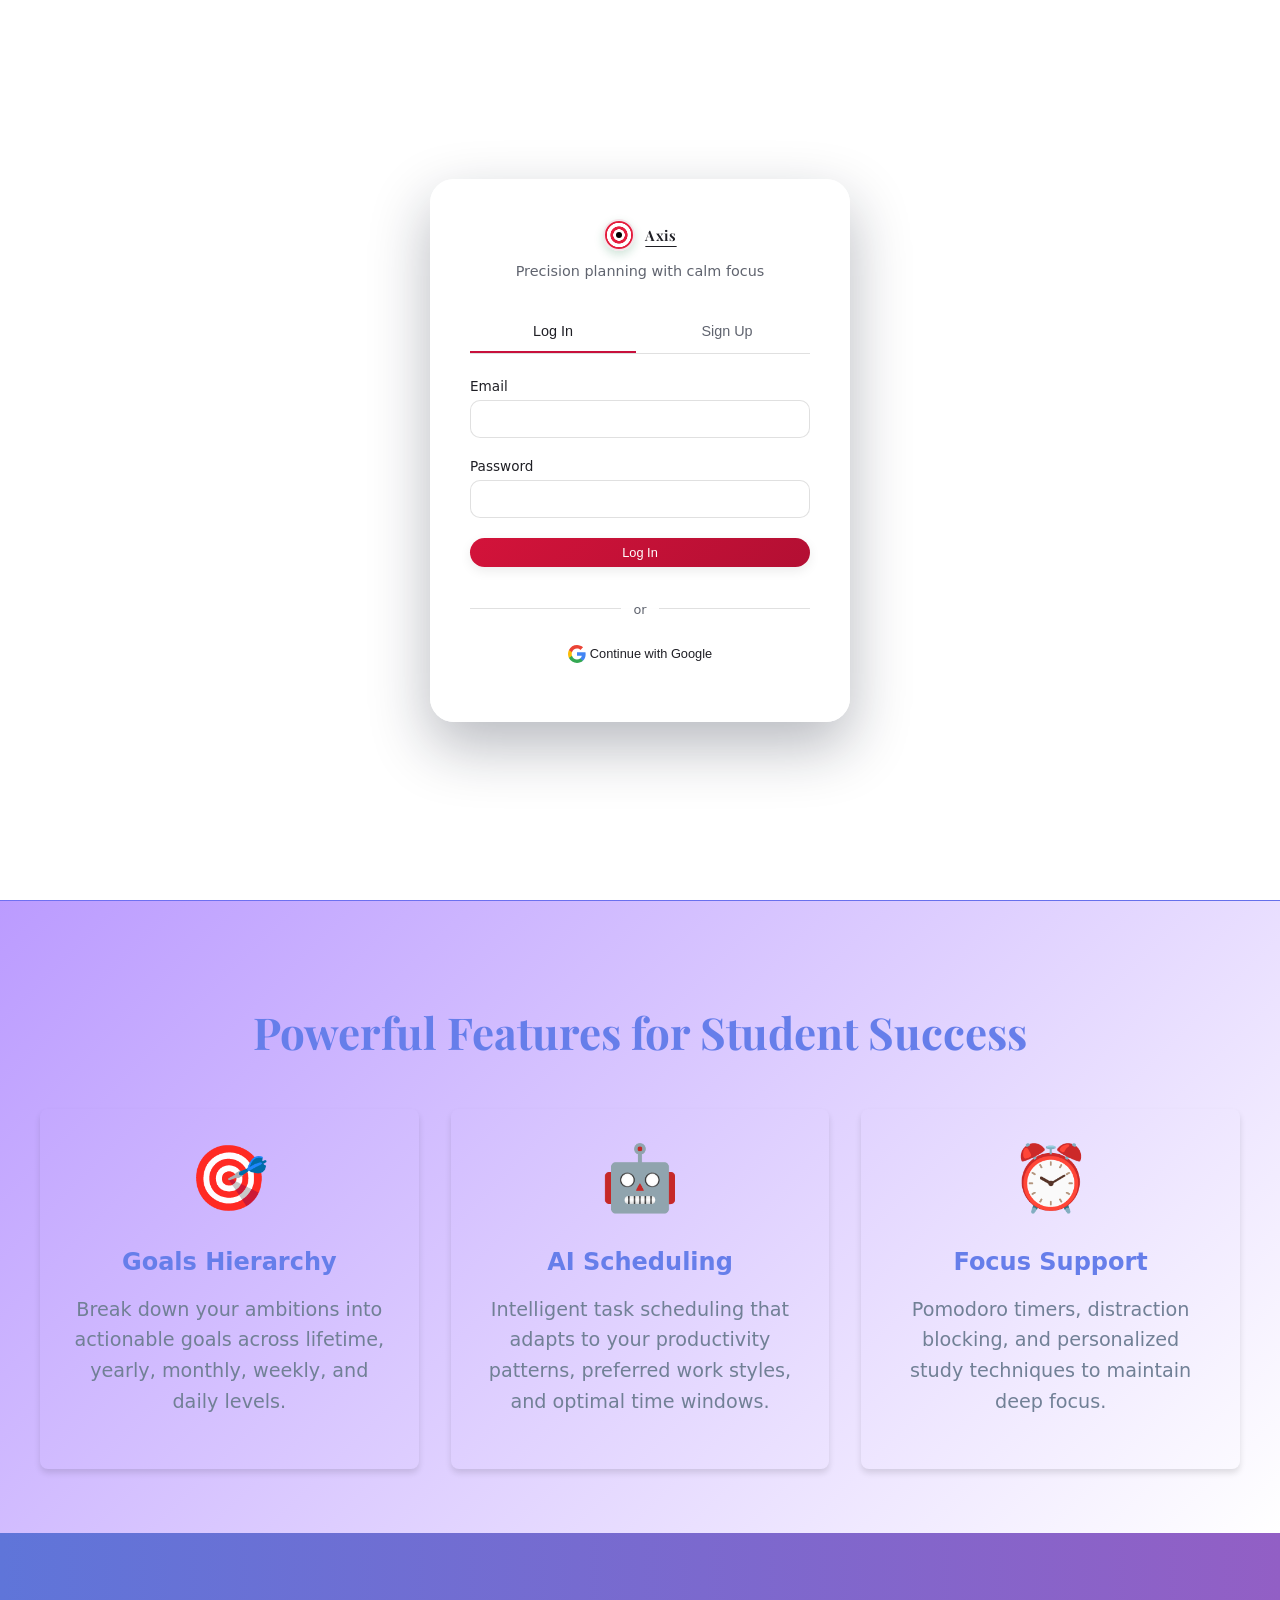
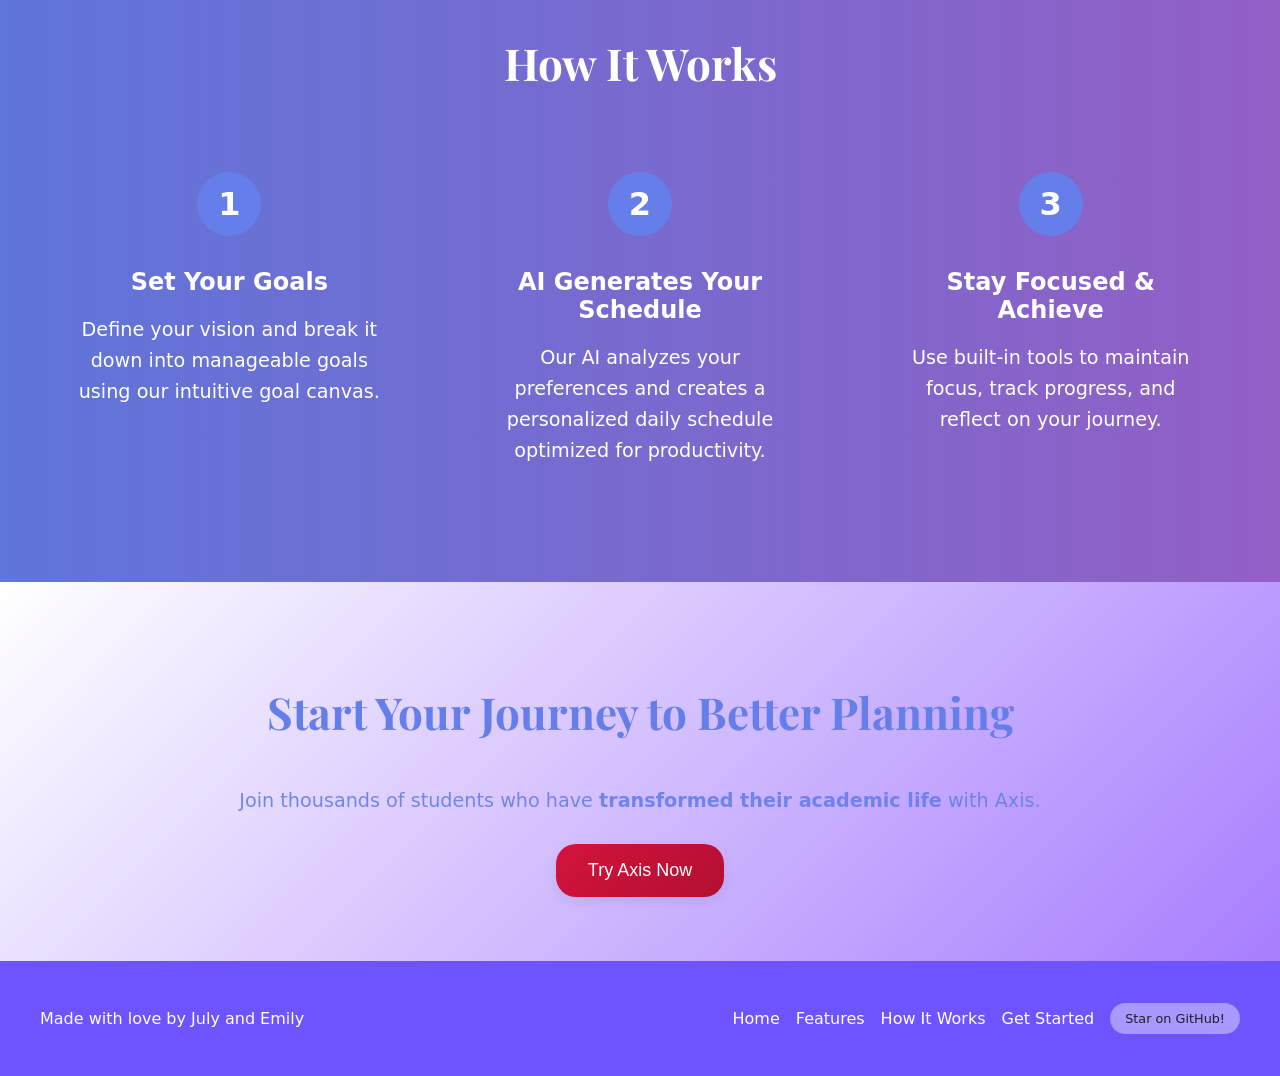
==== index.html @ 1873ba04 "Small UI changes to landing page Added subtle styling and a learn more button" ====
<!DOCTYPE html>
<html lang="en">
<head>
  <meta charset="UTF-8" />
  <meta name="viewport" content="width=device-width, initial-scale=1.0" />
  <link rel="preconnect" href="https://fonts.googleapis.com">
  <link rel="preconnect" href="https://fonts.gstatic.com" crossorigin>
  <link href="https://fonts.googleapis.com/css2?family=Playfair+Display:wght@600;700&display=swap" rel="stylesheet">
  <title>Axis - AI Student Planner</title>
  <link rel="stylesheet" href="style.css" />
</head>
<body>
  <div id="app">
    <!-- Landing Page -->
    <div id="landingPage" class="landing-page">
      <header class="landing-header">
        <div class="logo">
          <span class="logo-mark target-icon" aria-hidden="true"></span>
          <span class="logo-text">Axis</span>
        </div>
        <nav class="landing-nav">
          <button id="landingLoginBtn" class="btn btn-ghost">Log In</button>
          <button id="landingGetStartedBtn" class="btn btn-primary">Get Started</button>
        </nav>
      </header>
      
      <main class="landing-main">
        <section class="hero-section" id="hero">
          <div class="hero-content">
            <div class="hero-logo">
              <span class="logo-big target-icon" aria-hidden="true"></span>
              <h1 class="hero-title">Axis</h1>
            </div>
            <h2 class="hero-subtitle">Precision planning with calm focus.</h2>
            <p class="hero-tagline">AI-powered planning system perfect for ambitious students and procrastinators who seek clarity.</p>
            <div class="hero-btn-group">
              <button id="heroGetStartedBtn" class="btn btn-primary btn-large">Get Started</button>
              <button id="heroLearnMoreBtn" class="btn btn-primary btn-special"><a href="#features" style="text-decoration: none; color: inherit;">Learn More</a></button>
            </div>
          </div>
        </section>
        
        <section class="features-section" id="features">
          <div class="container">
            <h2>Powerful Features for Student Success</h2>
            <div class="features-grid">
              <div class="feature-item">
                <div class="feature-icon">🎯</div>
                <h3>Goals Hierarchy</h3>
                <p>Break down your ambitions into actionable goals across lifetime, yearly, monthly, weekly, and daily levels.</p>
              </div>
              <div class="feature-item">
                <div class="feature-icon">🤖</div>
                <h3>AI Scheduling</h3>
                <p>Intelligent task scheduling that adapts to your productivity patterns, preferred work styles, and optimal time windows.</p>
              </div>
              <div class="feature-item">
                <div class="feature-icon">⏰</div>
                <h3>Focus Support</h3>
                <p>Pomodoro timers, distraction blocking, and personalized study techniques to maintain deep focus.</p>
              </div>
            </div>
          </div>
        </section>
        
        <section class="how-it-works-section" id="how-it-works">
          <div class="container">
            <h2>How It Works</h2>
            <div class="steps-grid">
              <div class="step-item">
                <div class="step-number">1</div>
                <h3>Set Your Goals</h3>
                <p>Define your vision and break it down into manageable goals using our intuitive goal canvas.</p>
              </div>
              <div class="step-item">
                <div class="step-number">2</div>
                <h3>AI Generates Your Schedule</h3>
                <p>Our AI analyzes your preferences and creates a personalized daily schedule optimized for productivity.</p>
              </div>
              <div class="step-item">
                <div class="step-number">3</div>
                <h3>Stay Focused & Achieve</h3>
                <p>Use built-in tools to maintain focus, track progress, and reflect on your journey.</p>
              </div>
            </div>
          </div>
        </section>
        
        <section class="cta-section" id="cta">
          <div class="container">
            <h2>Start Your Journey to Better Planning</h2>
            <p>Join thousands of students who have <b>transformed their academic life</b> with Axis.</p>
            <button id="ctaGetStartedBtn" class="btn btn-primary btn-large">Try Axis Now</button>
          </div>
        </section>
      </main>
      
      <footer class="landing-footer">
        <div class="container">
          <div class="footer-content">
            <p>Made with love by July and Emily</p>
            <nav class="footer-nav">
              <a href="#hero" class="footer-link">Home</a>
              <a href="#features" class="footer-link">Features</a>
              <a href="#how-it-works" class="footer-link">How It Works</a>
              <a href="#cta" class="footer-link">Get Started</a>
              <a href="https://github.com/Emily-Random/WAICY_planner" class="btn btn-ghost" target="_blank" style="text-decoration: none;">Star on GitHub!</a>
            </nav>
          </div>
        </div>
      </footer>
    </div>

    <!-- Login/Signup Screen -->
    <div id="authScreen" class="auth-screen">
      <div class="auth-container">
        <div class="auth-header">
          <div class="logo" id="authLogo">
            <span class="logo-mark target-icon" aria-hidden="true"></span>
            <span class="logo-text">Axis</span>
          </div>
          <p class="auth-tagline">Precision planning with calm focus</p>
        </div>
        
        <div class="auth-tabs">
          <button class="auth-tab active" data-tab="login">Log In</button>
          <button class="auth-tab" data-tab="signup">Sign Up</button>
        </div>

        <!-- Login Form -->
        <div id="loginForm" class="auth-form active">
          <form id="loginFormElement">
            <div class="form-group">
              <label for="loginEmail">Email</label>
              <input type="email" id="loginEmail" required autocomplete="email" />
            </div>
            <div class="form-group">
              <label for="loginPassword">Password</label>
              <input type="password" id="loginPassword" required autocomplete="current-password" />
            </div>
            <button type="submit" class="btn btn-primary btn-full">Log In</button>
            <div class="auth-divider">
              <span>or</span>
            </div>
            <button type="button" id="googleLoginBtn" class="btn btn-google btn-full">
              <svg width="18" height="18" viewBox="0 0 18 18"><path fill="#4285F4" d="M17.64 9.2c0-.637-.057-1.251-.164-1.84H9v3.481h4.844c-.209 1.125-.843 2.078-1.796 2.717v2.258h2.908c1.702-1.567 2.684-3.874 2.684-6.616z"/><path fill="#34A853" d="M9 18c2.43 0 4.467-.806 5.965-2.184l-2.908-2.258c-.806.54-1.837.86-3.057.86-2.35 0-4.34-1.587-5.053-3.716H.957v2.332C2.438 15.983 5.482 18 9 18z"/><path fill="#FBBC05" d="M3.955 10.718c-.18-.54-.282-1.117-.282-1.718s.102-1.178.282-1.718V4.95H.957C.348 6.175 0 7.55 0 9s.348 2.825.957 4.05l2.998-2.332z"/><path fill="#EA4335" d="M9 3.58c1.321 0 2.508.454 3.44 1.345l2.582-2.58C13.463.891 11.426 0 9 0 5.482 0 2.438 2.017.957 4.95L3.955 7.282C4.668 5.153 6.658 3.58 9 3.58z"/></svg>
              Continue with Google
            </button>
            <div id="authError" class="auth-error hidden"></div>
          </form>
        </div>

        <!-- Signup Form -->
        <div id="signupForm" class="auth-form">
          <form id="signupFormElement">
            <div class="form-group">
              <label for="signupName">Name</label>
              <input type="text" id="signupName" required autocomplete="name" />
            </div>
            <div class="form-group">
              <label for="signupEmail">Email</label>
              <input type="email" id="signupEmail" required autocomplete="email" />
            </div>
            <div class="form-group">
              <label for="signupPassword">Password</label>
              <input type="password" id="signupPassword" required autocomplete="new-password" minlength="8" />
              <small class="form-hint">Minimum 8 characters</small>
            </div>
            <button type="submit" class="btn btn-primary btn-full">Create Account</button>
            <div class="auth-divider">
              <span>or</span>
            </div>
            <button type="button" id="googleSignupBtn" class="btn btn-google btn-full">
              <svg width="18" height="18" viewBox="0 0 18 18"><path fill="#4285F4" d="M17.64 9.2c0-.637-.057-1.251-.164-1.84H9v3.481h4.844c-.209 1.125-.843 2.078-1.796 2.717v2.258h2.908c1.702-1.567 2.684-3.874 2.684-6.616z"/><path fill="#34A853" d="M9 18c2.43 0 4.467-.806 5.965-2.184l-2.908-2.258c-.806.54-1.837.86-3.057.86-2.35 0-4.34-1.587-5.053-3.716H.957v2.332C2.438 15.983 5.482 18 9 18z"/><path fill="#FBBC05" d="M3.955 10.718c-.18-.54-.282-1.117-.282-1.718s.102-1.178.282-1.718V4.95H.957C.348 6.175 0 7.55 0 9s.348 2.825.957 4.05l2.998-2.332z"/><path fill="#EA4335" d="M9 3.58c1.321 0 2.508.454 3.44 1.345l2.582-2.58C13.463.891 11.426 0 9 0 5.482 0 2.438 2.017.957 4.95L3.955 7.282C4.668 5.153 6.658 3.58 9 3.58z"/></svg>
              Continue with Google
            </button>
            <div id="signupError" class="auth-error hidden"></div>
          </form>
        </div>
      </div>
    </div>

    <!-- Main Dashboard (hidden until authenticated) -->
    <div id="dashboard" class="dashboard hidden">
      <!-- Header -->
      <header class="app-header">
        <div class="logo">
          <span class="logo-mark target-icon" aria-hidden="true"></span>
          <span class="logo-text">Axis</span>
        </div>
        <div class="header-message">
          Precision planning with calm focus
        </div>
        <div class="header-actions">
          <button id="settingsBtn" class="btn-icon" title="Settings">
            <svg width="20" height="20" viewBox="0 0 20 20" fill="none" stroke="currentColor" stroke-width="2">
              <circle cx="10" cy="10" r="3"/>
              <path d="M10 1v4M10 15v4M19 10h-4M5 10H1M16.66 3.34l-2.83 2.83M6.17 13.83l-2.83 2.83M16.66 16.66l-2.83-2.83M6.17 6.17L3.34 3.34"/>
            </svg>
          </button>
          <button id="logoutBtn" class="btn-icon" title="Logout">
            <svg width="20" height="20" viewBox="0 0 20 20" fill="none" stroke="currentColor" stroke-width="2">
              <path d="M9 3H4a2 2 0 0 0-2 2v10a2 2 0 0 0 2 2h5M13 7l4 4-4 4M17 11H7"/>
            </svg>
          </button>
        </div>
      </header>

      <main class="app-main">
      <!-- Left Sidebar -->
      <aside class="sidebar">
        <!-- Goals Section -->
        <section class="panel panel-goals">
          <div class="panel-header">
            <div class="panel-header-row">
              <div>
            <h2>Goals Hierarchy</h2>
            <span class="panel-subtitle">Your goals across different timeframes</span>
              </div>
              <button id="addGoalBtn" class="btn btn-secondary btn-sm">+ Add goal</button>
            </div>
          </div>
          <div class="goals-content">
            <div id="goalsList" class="goals-list-hierarchy">
              <!-- Goals populated by JS with hierarchy -->
            </div>
          </div>
        </section>

        <!-- To-Do List -->
        <section class="panel panel-tasks">
          <div class="panel-header">
            <div style="display: flex; justify-content: space-between; align-items: center; width: 100%;">
              <div>
                <h2>To‑Do List</h2>
                <span class="panel-subtitle">Ranked by urgency &amp; deadlines</span>
              </div>
              <button type="button" id="addTaskBtn" class="btn btn-primary" style="padding: 6px 12px; font-size: 0.75rem;" title="Add new task">
                + Add Task
              </button>
            </div>
          </div>
          <div id="taskList" class="task-list">
            <!-- Tasks populated by JS -->
          </div>
        </section>

        <!-- Daily Habits -->
        <section class="panel panel-habits">
          <div class="panel-header">
            <h2>Daily Habits</h2>
            <span class="panel-subtitle">Fixed tasks you can set up</span>
          </div>
          <div class="habits-content">
            <button type="button" id="addHabitBtn" class="btn-add-goal" title="Add a new habit">
              <span class="btn-add-goal-icon">+</span>
              <span>Add Daily Habit</span>
            </button>
            <div id="habitsList" class="habits-list">
              <!-- Daily habits populated by JS -->
            </div>
          </div>
        </section>

        <!-- Chatbot -->
        <section class="panel panel-chat">
          <div class="panel-header">
            <h2>Axis Assistant</h2>
            <span class="panel-subtitle">Ask for planning &amp; focus tips</span>
          </div>
          <div id="chatWindow" class="chat-window">
            <!-- Chat messages -->
          </div>
          <form id="chatForm" class="chat-input-row">
            <input
              type="text"
              id="chatInput"
              placeholder="Ask me anything about your schedule..."
              autocomplete="off"
            />
            <button type="submit" class="btn btn-primary">Send</button>
          </form>
        </section>
      </aside>

      <!-- Middle: Calendar -->
      <section class="calendar-section">
        <header class="calendar-header">
          <div class="calendar-title">
            <h2>Your AI‑generated schedule</h2>
            <span id="calendarSubtitle" class="calendar-subtitle">
              Once generated, your time‑blocked plan will appear here.
            </span>
          </div>
          <div class="calendar-controls">
            <button id="syncCalendarBtn" class="btn btn-secondary btn-sync" title="Sync daily goals to tasks and regenerate schedule">
              <svg width="16" height="16" viewBox="0 0 16 16" fill="none" stroke="currentColor" stroke-width="2" style="margin-right: 6px;">
                <path d="M1 8v6h6M15 8V2H9M1 8l6-6M15 8l-6 6"/>
              </svg>
              Sync Calendar
            </button>
            <button class="btn-toggle-view active" data-view="daily">Daily</button>
            <button class="btn-toggle-view" data-view="weekly">Weekly</button>
            <button class="btn-toggle-view" data-view="monthly">Monthly</button>
          </div>
        </header>

        <div id="calendarContainer" class="calendar-container">
          <!-- Calendar rendered by JS -->
        </div>
      </section>


      <!-- Multi-step onboarding modal (only shown during signup) -->
      <div id="wizard" class="wizard-modal hidden">
        <div class="wizard-overlay"></div>
        <div class="wizard-content">
          <section class="wizard">
        <!-- Step indicators -->
        <div class="wizard-steps">
          <div class="wizard-step-indicator" data-step="1">1. Profile</div>
          <div class="wizard-step-indicator" data-step="2">2. Goals</div>
        </div>

          <!-- Step 1: Onboarding -->
          <div class="wizard-step" data-step="1">
            <h2>Step 1: Tell Axis about you</h2>
            <p class="step-description">
              I’ll create a realistic plan around your real life, not the other way around.
            </p>

            <form id="profileForm" class="form-grid">
              <!-- Basic Info -->
              <fieldset>
                <legend>Basic Info</legend>
                <label>
                  Name
                  <input type="text" id="user_name" required />
                </label>

                <label>
                  Age group
                  <select id="user_age_group" required>
                    <option value="">Select...</option>
                    <option>Middle School</option>
                    <option>High School</option>
                    <option>College</option>
                    <option>Other</option>
                  </select>
                </label>
              </fieldset>

              <!-- Schedule & Routine -->
              <fieldset>
                <legend>Schedule &amp; Routine</legend>
                <div class="subsection">
                  <label>Weekly schedule (Mon‑Fri)</label>
                  <p class="hint">
                    Add multiple fixed commitments per day (classes, clubs, etc.). Each needs a name, time range, and optional description.
                  </p>
                  <div id="weekly_schedule" class="weekly-grid">
                    <!-- Generated by JS -->
                  </div>
                </div>

                <div class="subsection">
                  <label>Weekend fixed activities (Sat & Sun)</label>
                  <p class="hint">
                    Add multiple fixed activities for weekends. Each needs a day, name, time range, and optional description.
                  </p>
                  <div id="weekend_schedule" class="weekend-grid">
                    <!-- Generated by JS -->
                  </div>
                </div>

                <div class="two-col">
                  <label>
                    Typical sleep (weekdays)
                    <input type="text" id="sleep_weekdays" placeholder="23:00‑07:00" />
                  </label>
                  <label>
                    Typical sleep (weekends)
                    <input type="text" id="sleep_weekends" placeholder="00:00‑09:00" />
                  </label>
                </div>

                <label>
                  Standard break times (e.g., lunch)
                  <input type="text" id="break_times" placeholder="12:30‑13:00 lunch; 18:00‑18:30 dinner" />
                </label>
              </fieldset>

              <!-- Learning Personalization -->
              <fieldset>
                <legend>Learning Personalization</legend>

                <div class="button-group" id="is_procrastinator_group">
                  <span class="label-inline">Do you tend to procrastinate?</span>
                  <button type="button" data-value="yes">Yes</button>
                  <button type="button" data-value="no">No</button>
                  <input type="hidden" id="is_procrastinator" />
                </div>

                <div id="procrastinator_yes" class="conditional-row hidden">
                  <label>
                    Procrastinator type
                    <select id="procrastinator_type">
                      <option value="">Select...</option>
                      <option>perfectionist</option>
                      <option>avoidant</option>
                      <option>deadline-driven</option>
                      <option>overwhelmed</option>
                      <option>distraction</option>
                      <option>lack-of-motivation</option>
                    </select>
                  </label>
                </div>

                <div id="procrastinator_no" class="conditional-row hidden">
                  <div class="button-group" id="has_trouble_finishing_group">
                    <span class="label-inline">Do you have trouble finishing?</span>
                    <button type="button" data-value="Yes, sometimes">Yes, sometimes</button>
                    <button type="button" data-value="No, I'm consistent">No, I'm consistent</button>
                    <input type="hidden" id="has_trouble_finishing" />
                  </div>
                </div>

                <div class="two-col">
                  <label>
                    Preferred work style
                    <select id="preferred_work_style">
                      <option value="">Select...</option>
                      <option>Short, focused bursts</option>
                      <option>Long, deep sessions</option>
                      <option>A mix of both</option>
                    </select>
                  </label>
                </div>

                <div class="two-col">
                  <label>
                    Most productive time of day
                    <select id="most_productive_time">
                      <option value="">Select...</option>
                      <option>Early Morning</option>
                      <option>Morning</option>
                      <option>Afternoon</option>
                      <option>Evening</option>
                      <option>Late Night</option>
                    </select>
                  </label>

                  <label>
                    Preferred study method
                    <input
                      type="text"
                      id="preferred_study_method"
                      placeholder="e.g., 25-min study, 5-min break"
                    />
                  </label>
                </div>
              </fieldset>

              <!-- Work-Life Balance -->
              <fieldset>
                <legend>Work‑Life Balance</legend>
                <div class="two-col">
                  <label>
                    Weekly personal (no‑work) hours
                    <input
                      type="number"
                      id="weekly_personal_time"
                      min="0"
                      max="80"
                      step="0.5"
                      placeholder="e.g., 10"
                    />
                  </label>
                  <label>
                    Weekly review hours
                    <input
                      type="number"
                      id="weekly_review_hours"
                      min="0"
                      max="40"
                      step="0.5"
                      placeholder="e.g., 3"
                    />
                  </label>
                </div>
              </fieldset>

              <!-- Goals Hierarchy -->
              <fieldset>
                <legend>Goals Hierarchy</legend>
                <p class="hint">
                  Set your goals across different timeframes. The AI will help you break them down and organize your tasks accordingly.
                </p>
                <div id="onboardingGoalsHierarchy" class="goals-hierarchy">
                  <!-- Goals will be rendered here by JS -->
                </div>
              </fieldset>

              <div class="wizard-actions">
                <button type="button" id="saveProfileBtn" class="btn btn-primary">
                  Save profile &amp; continue
                </button>
              </div>
            </form>
          </div>

          <!-- Step 2: Goal Canvas -->
          <div class="wizard-step" data-step="2">
            <h2>Step 2: Set Your Goals</h2>
            <p class="step-description">
              Create your goal hierarchy by adding long-term goals. Choose your preferred timeframe, and AI will suggest breakdown goals automatically.
            </p>

            <div class="goal-canvas-container">
              <div id="goalCanvas" class="goal-canvas">
                <!-- Canvas sections and nodes will be rendered here -->
                <button id="approveAllGhostsBtn" class="btn-approve-all-ghosts hidden">
                  Approve All AI Suggestions
                </button>
              </div>
              <div id="goalEditorPanel" class="goal-editor-panel hidden">
                <h3>Edit Goal</h3>
                <textarea id="goalEditorText" placeholder="Enter your goal..." rows="4"></textarea>
                <div class="goal-editor-actions">
                  <button id="saveGoalBtn" class="btn btn-primary">Save</button>
                  <button id="confirmGhostBtn" class="btn btn-success hidden">Confirm Suggestion</button>
                  <button id="deleteGoalBtn" class="btn btn-ghost">Delete</button>
                </div>
              </div>
            </div>

            <div class="wizard-actions wizard-actions-bottom">
              <button type="button" id="backToProfileBtn" class="btn btn-ghost">Back</button>
              <button type="button" id="finishGoalsBtn" class="btn btn-primary">Finish</button>
            </div>
          </div>

          <!-- Step 3: Confirmation -->
          <div class="wizard-step" data-step="3">
            <h2>Step 3: Confirm your plan</h2>
            <p class="step-description">
              Here’s how I’m ranking your tasks. I’ll schedule them so everything is completed
              <strong>before</strong> the deadline.
            </p>

            <div id="rankedTaskPreview" class="ranked-preview">
              <!-- Ranked tasks inserted here -->
            </div>

            <p class="confirm-text">
              Thank you, I have all the information.
              <br />
              <strong>Are you ready for me to create your personalized schedule?</strong>
            </p>

            <div class="confirm-actions">
              <button id="confirmGenerateBtn" class="btn btn-success">
                Yes ✅
              </button>
              <button id="editTasksBtn" class="btn btn-ghost">
                Wait a sec... 🤔
              </button>
            </div>
          </div>
        </section>
        </div>
      </div>
      </main>

      <!-- Countdown overlay for deadline-driven procrastinators -->
    <div id="countdownOverlay" class="countdown-overlay hidden">
      <div class="countdown-card">
        <h3>Focus countdown</h3>
        <p id="countdownTaskName"></p>
        <div id="countdownTimer" class="countdown-timer">25:00</div>
        <button id="stopCountdownBtn" class="btn btn-secondary">Stop</button>
      </div>
    </div>

      <!-- Settings Panel -->
      <div id="settingsPanel" class="settings-panel hidden">
        <div class="settings-overlay"></div>
        <div class="settings-content">
          <div class="settings-header">
            <h2>Settings</h2>
            <button id="closeSettingsBtn" class="btn-icon" title="Close">×</button>
          </div>
          <div class="settings-tabs">
            <button class="settings-tab active" data-tab="profile">Profile</button>
            <button class="settings-tab" data-tab="goals">Goals</button>
            <button class="settings-tab" data-tab="blocking">Website Blocking</button>
            <button class="settings-tab" data-tab="reflections">Reflections</button>
          </div>
          
          <!-- Profile Settings -->
          <div id="settingsProfile" class="settings-section active">
            <h3>Edit Profile</h3>
            <form id="profileEditForm" class="settings-form">
              <!-- Profile fields from original onboarding will be moved here -->
              <div class="form-group">
                <label>Name</label>
                <input type="text" id="profileEditName" />
              </div>
              <div class="form-group">
                <label>Email</label>
                <input type="email" id="profileEditEmail" disabled />
                <small class="form-hint">Email cannot be changed</small>
              </div>
              <button type="submit" class="btn btn-primary">Save Changes</button>
            </form>
          </div>

          <!-- Goals Settings -->
          <div id="settingsGoals" class="settings-section">
            <h3>Goals Hierarchy</h3>
            <div id="goalsHierarchy" class="goals-hierarchy">
              <!-- Goals hierarchy will be rendered here -->
            </div>
          </div>

          <!-- Blocking Settings -->
          <div id="settingsBlocking" class="settings-section">
            <h3>Website Blocking Rules</h3>
            <p class="settings-description">Configure rules to block or redirect distracting websites.</p>
            <div id="blockingRulesList" class="blocking-rules-list">
              <!-- Blocking rules will be rendered here -->
            </div>
            <button id="addBlockingRuleBtn" class="btn btn-secondary">Add Rule</button>
          </div>

          <!-- Reflections Settings -->
          <div id="settingsReflections" class="settings-section">
            <h3>Reflection History</h3>
            <div id="reflectionsList" class="reflections-list">
              <!-- Reflection history will be rendered here -->
            </div>
          </div>
        </div>
      </div>

      <!-- Task Editor Modal -->
      <div id="taskEditorModal" class="modal hidden">
        <div class="modal-overlay"></div>
        <div class="modal-content">
          <div class="modal-header">
            <h2 id="taskEditorTitle">Add Task</h2>
            <button id="closeTaskEditorBtn" class="btn-icon" title="Close">×</button>
          </div>
          <form id="taskEditorForm" class="modal-form">
            <div class="form-group">
              <label for="taskEditor_name">What is the task?</label>
              <input type="text" id="taskEditor_name" required />
            </div>

            <div class="form-group">
              <label>How important and urgent is it?</label>
              <div class="priority-buttons" id="taskEditor_priority_group">
                <button type="button" data-value="Urgent & Important" class="priority urgent-important">
                  Urgent &amp; Important
                </button>
                <button type="button" data-value="Urgent, Not Important" class="priority urgent-not-important">
                  Urgent, Not Important
                </button>
                <button type="button" data-value="Important, Not Urgent" class="priority important-not-urgent">
                  Important, Not Urgent
                </button>
                <button type="button" data-value="Not Urgent & Not Important" class="priority not-urgent-not-important">
                  Not Urgent &amp; Not Important
                </button>
                <input type="hidden" id="taskEditor_priority" />
              </div>
            </div>

            <div class="form-group">
              <label for="taskEditor_category">Category</label>
              <select id="taskEditor_category" required>
                <option value="">Select...</option>
                <option value="study">Study</option>
                <option value="project">Project</option>
                <option value="chores">Chores</option>
                <option value="personal">Personal</option>
                <option value="social">Social</option>
              </select>
            </div>

            <div class="form-group" style="display: grid; grid-template-columns: 1fr 1fr; gap: 12px;">
              <div>
                <label for="taskEditor_deadline">Deadline (date)</label>
                <input type="date" id="taskEditor_deadline" required />
              </div>
              <div>
                <label for="taskEditor_deadline_time">Deadline time</label>
                <select id="taskEditor_deadline_time">
                  <!-- 15-min intervals generated by JS -->
                </select>
              </div>
            </div>

            <div class="form-group" style="display: grid; grid-template-columns: 1fr 1fr; gap: 12px;">
              <div>
                <label for="taskEditor_duration">Estimated duration (hours)</label>
                <input
                  type="number"
                  id="taskEditor_duration"
                  min="0.5"
                  step="0.5"
                  placeholder="e.g., 2"
                  required
                />
              </div>
              <div style="display: flex; align-items: flex-end;">
                <label class="checkbox-row" style="margin: 0;">
                  <input type="checkbox" id="taskEditor_computer_required" />
                  <span>Requires computer?</span>
                </label>
              </div>
            </div>

            <div style="display: flex; gap: 8px; justify-content: flex-end; margin-top: 16px;">
              <button type="button" id="cancelTaskEditorBtn" class="btn btn-ghost">Cancel</button>
              <button type="submit" class="btn btn-primary">Add Task</button>
            </div>
          </form>
        </div>
      </div>

      <!-- Reflection Modal -->
      <div id="reflectionModal" class="modal hidden">
        <div class="modal-overlay"></div>
        <div class="modal-content modal-content-large">
          <div class="modal-header">
            <h2 id="reflectionTitle">Reflection</h2>
            <button id="closeReflectionBtn" class="btn-icon" title="Close">×</button>
          </div>
          <form id="reflectionForm" class="modal-form">
            <div class="form-group">
              <label>Reflection</label>
              <textarea id="reflectionText" rows="12" placeholder="Write your reflection here..."></textarea>
            </div>
            <button type="submit" class="btn btn-primary">Save Reflection</button>
          </form>
        </div>
      </div>

      <!-- Pomodoro Timer Modal -->
      <div id="pomodoroModal" class="pomodoro-modal hidden">
        <div class="pomodoro-modal-content">
          <div class="pomodoro-header">
            <h2>Focus Timer</h2>
            <button id="closePomodoroBtn" class="pomodoro-close-btn" title="Close">×</button>
          </div>
          <div class="pomodoro-task-info">
            <p id="pomodoroTaskName" class="pomodoro-task-name"></p>
            <p id="pomodoroTaskCategory" class="pomodoro-task-category"></p>
          </div>
          <div class="pomodoro-timer-display">
            <div id="pomodoroTimer" class="pomodoro-timer">25:00</div>
            <div class="pomodoro-status" id="pomodoroStatus">Ready to start</div>
          </div>
          <div class="pomodoro-controls">
            <button id="pomodoroStartBtn" class="btn btn-primary pomodoro-btn">Start</button>
            <button id="pomodoroPauseBtn" class="btn btn-secondary pomodoro-btn hidden">Pause</button>
            <button id="pomodoroResetBtn" class="btn btn-secondary pomodoro-btn">Reset</button>
          </div>
          <div class="pomodoro-progress">
            <div id="pomodoroProgressBar" class="pomodoro-progress-bar">
              <div id="pomodoroProgressFill" class="pomodoro-progress-fill"></div>
            </div>
          </div>
        </div>
      </div>
    </div>
  </div>

  <script src="script.js"></script>
</body>
</html>
---- style.css ----
:root {
  --bg: #ffffff;
  --bg-alt: #f6f6f8;
  --border-subtle: rgba(0, 0, 0, 0.12);
  --text-main: #1f1f25;
  --text-muted: #60646f;
  --accent-green: #c8103c; /* primary red */
  --accent-green-soft: #f3e5ea; /* soft red tint */
  --accent-green-dark: #a10d32;
  --accent-red: #c8103c;
  --accent-red-soft: #f3e5ea;
  --accent-gold: #9ca3af; /* gray accent */
  --accent-gold-soft: #eceff3; /* soft gray */
  --danger: #c8103c;
  --radius-lg: 18px;
  --radius-md: 12px;
  --radius-pill: 999px;
  --shadow-soft: 0 4px 12px rgba(0, 0, 0, 0.08);
  --transition-fast: 0.18s ease-out;
  --transition-normal: 0.25s ease-out;
  --task-urgent-important: #fbe4e8;
  --task-urgent-not-important: #f5efe6;
  --task-important-not-urgent: #e4e7ed;
  --task-not-urgent-not-important: #eef0f3;
}

*,
*::before,
*::after {
  box-sizing: border-box;
}

html,
body {
  margin: 0;
  padding: 0;
  height: 100%;
  font-family: system-ui, -apple-system, BlinkMacSystemFont, "SF Pro Text", sans-serif;
  background: var(--bg);
  color: var(--text-main);
  scroll-behavior: smooth;
}

/* Authentication Screen */
.auth-screen {
  position: fixed;
  inset: 0;
  display: flex;
  align-items: center;
  justify-content: center;
  background: var(--bg);
  z-index: 1000;
}

.auth-screen.hidden {
  display: none;
}

.auth-container {
  background: rgba(255, 255, 255, 0.98);
  border-radius: 24px;
  padding: 40px;
  width: 100%;
  max-width: 420px;
  box-shadow: 0 24px 60px rgba(15, 23, 42, 0.3);
  backdrop-filter: blur(10px);
}

.auth-header {
  text-align: center;
  margin-bottom: 32px;
}

.auth-header .logo {
  cursor: pointer;
  text-decoration: underline;
  text-underline-offset: 5px;
}

.auth-tagline {
  margin: 8px 0 0;
  font-size: 0.9rem;
  color: var(--text-muted);
  font-weight: 500;
}

.auth-tabs {
  display: flex;
  gap: 8px;
  margin-bottom: 24px;
  border-bottom: 1px solid var(--border-subtle);
}

.auth-tab {
  flex: 1;
  padding: 12px;
  border: none;
  background: transparent;
  color: var(--text-muted);
  font-size: 0.9rem;
  font-weight: 500;
  cursor: pointer;
  border-bottom: 2px solid transparent;
  transition: all 0.2s ease;
}

.auth-tab.active {
  color: var(--text-main);
  border-bottom-color: var(--accent-green);
}

.auth-form {
  display: none;
}

.auth-form.active {
  display: block;
}

.form-group {
  margin-bottom: 20px;
}

.form-group label {
  display: block;
  margin-bottom: 6px;
  font-size: 0.85rem;
  font-weight: 500;
  color: var(--text-main);
}

.form-group input {
  width: 100%;
  padding: 10px 12px;
  border: 1px solid var(--border-subtle);
  border-radius: 10px;
  font-size: 0.9rem;
  background: rgba(255, 255, 255, 0.9);
  transition: all 0.2s ease;
  box-sizing: border-box;
}

.form-group input:focus {
  outline: none;
  border-color: var(--accent-green);
  box-shadow: 0 0 0 3px var(--accent-green-soft);
}

.form-hint {
  display: block;
  margin-top: 4px;
  font-size: 0.75rem;
  color: var(--text-muted);
}

.btn-full {
  width: 100%;
  margin-bottom: 12px;
}

.btn-google {
  background: #fff;
  border: 1px solid var(--border-subtle);
  color: var(--text-main);
  display: flex;
  align-items: center;
  justify-content: center;
  gap: 8px;
}

.btn-google:hover {
  background: rgba(248, 250, 252, 0.9);
  border-color: rgba(148, 163, 184, 0.6);
}

.auth-divider {
  text-align: center;
  margin: 20px 0;
  position: relative;
}

.auth-divider::before {
  content: "";
  position: absolute;
  left: 0;
  right: 0;
  top: 50%;
  height: 1px;
  background: var(--border-subtle);
}

.auth-divider span {
  background: rgba(255, 255, 255, 0.98);
  padding: 0 12px;
  position: relative;
  color: var(--text-muted);
  font-size: 0.8rem;
}

.auth-error {
  margin-top: 12px;
  padding: 10px;
  background: rgba(239, 68, 68, 0.1);
  border: 1px solid rgba(239, 68, 68, 0.3);
  border-radius: 8px;
  color: #dc2626;
  font-size: 0.85rem;
}

.auth-error.hidden {
  display: none;
}

/* Dashboard */
.dashboard {
  min-height: 100vh;
  display: flex;
  flex-direction: column;
}

.dashboard.hidden {
  display: none;
}

.header-actions {
  display: flex;
  gap: 8px;
  align-items: center;
}

.btn-icon {
  width: 36px;
  height: 36px;
  border: none;
  background: rgba(255, 255, 255, 0.6);
  border-radius: 8px;
  cursor: pointer;
  display: flex;
  align-items: center;
  justify-content: center;
  color: var(--text-main);
  transition: all 0.2s ease;
  font-size: 1.2rem;
  line-height: 1;
}

.btn-icon:hover {
  background: rgba(255, 255, 255, 0.9);
  transform: translateY(-1px);
}

/* Settings Panel */
.settings-panel {
  position: fixed;
  inset: 0;
  z-index: 200;
  display: flex;
}

.settings-panel.hidden {
  display: none;
}

.settings-overlay {
  position: absolute;
  inset: 0;
  background: rgba(15, 23, 42, 0.5);
  backdrop-filter: blur(4px);
}

.settings-content {
  position: relative;
  background: rgba(255, 255, 255, 0.98);
  width: 100%;
  max-width: 600px;
  margin-left: auto;
  box-shadow: -4px 0 24px rgba(15, 23, 42, 0.2);
  display: flex;
  flex-direction: column;
  overflow-y: auto;
}

.settings-header {
  display: flex;
  justify-content: space-between;
  align-items: center;
  padding: 24px;
  border-bottom: 1px solid var(--border-subtle);
}

.settings-header h2 {
  margin: 0;
  font-size: 1.5rem;
}

.settings-tabs {
  display: flex;
  gap: 0;
  border-bottom: 1px solid var(--border-subtle);
  padding: 0 24px;
}

.settings-tab {
  padding: 12px 20px;
  border: none;
  background: transparent;
  color: var(--text-muted);
  font-size: 0.9rem;
  font-weight: 500;
  cursor: pointer;
  border-bottom: 2px solid transparent;
  transition: all 0.2s ease;
}

.settings-tab.active {
  color: var(--text-main);
  border-bottom-color: var(--accent-green);
}

.settings-section {
  display: none;
  padding: 24px;
  flex: 1;
  overflow-y: auto;
}

.settings-section.active {
  display: block;
}

.settings-section h3 {
  margin: 0 0 16px;
  font-size: 1.2rem;
}

.settings-description {
  margin: 0 0 20px;
  font-size: 0.85rem;
  color: var(--text-muted);
}

.settings-form {
  display: flex;
  flex-direction: column;
  gap: 16px;
}

/* Modal */
.modal {
  position: fixed;
  inset: 0;
  z-index: 150;
  display: flex;
  align-items: center;
  justify-content: center;
}

.modal.hidden {
  display: none;
}

.modal-overlay {
  position: absolute;
  inset: 0;
  background: rgba(15, 23, 42, 0.5);
  backdrop-filter: blur(4px);
}

.modal-content {
  position: relative;
  background: rgba(255, 255, 255, 0.98);
  border-radius: 20px;
  padding: 32px;
  width: 90%;
  max-width: 500px;
  max-height: 90vh;
  overflow-y: auto;
  box-shadow: 0 24px 60px rgba(15, 23, 42, 0.4);
}

.modal-content-large {
  max-width: 700px;
}

.modal-header {
  display: flex;
  justify-content: space-between;
  align-items: center;
  margin-bottom: 24px;
}

.modal-header h2 {
  margin: 0;
  font-size: 1.5rem;
}

.modal-form {
  display: flex;
  flex-direction: column;
  gap: 16px;
}

/* Goals Hierarchy */
.goals-hierarchy {
  display: flex;
  flex-direction: column;
  gap: 24px;
}

.goals-hierarchy-level h4 {
  margin: 0 0 12px;
  font-size: 1rem;
  font-weight: 600;
  color: var(--text-main);
}

.goals-hierarchy-list {
  display: flex;
  flex-direction: column;
  gap: 8px;
  margin-bottom: 12px;
  min-height: 40px;
}

.goals-empty-hint {
  font-size: 0.85rem;
  color: var(--text-muted);
  font-style: italic;
  padding: 8px 0;
}

.goals-hierarchy-item {
  display: flex;
  justify-content: space-between;
  align-items: center;
  padding: 8px 12px;
  background: rgba(249, 250, 251, 0.9);
  border-radius: 8px;
  border-left: 3px solid;
}

.btn-sm {
  padding: 6px 12px;
  font-size: 0.8rem;
}

.btn-icon-sm {
  width: 24px;
  height: 24px;
  padding: 0;
  font-size: 1rem;
  line-height: 1;
}

/* Blocking Rules */
.blocking-rules-list {
  display: flex;
  flex-direction: column;
  gap: 12px;
  margin-bottom: 16px;
}

.blocking-rule-item {
  display: flex;
  justify-content: space-between;
  align-items: center;
  padding: 12px;
  background: rgba(249, 250, 251, 0.9);
  border-radius: 8px;
  border: 1px solid var(--border-subtle);
}

.blocking-rule-action {
  display: block;
  font-size: 0.85rem;
  color: var(--text-muted);
  margin-top: 4px;
}

/* Reflections */
.reflections-list {
  display: flex;
  flex-direction: column;
  gap: 16px;
}

.reflection-item {
  padding: 16px;
  background: var(--bg-alt);
  border-radius: 12px;
  border-left: 3px solid var(--accent-green);
}

.reflection-date {
  display: block;
  font-size: 0.8rem;
  color: var(--text-muted);
  margin-top: 4px;
}

.reflection-preview {
  margin: 8px 0 0;
  font-size: 0.9rem;
  color: var(--text-main);
  line-height: 1.5;
}

.reflection-analysis {
  margin-top: 12px;
  padding: 10px;
  background: var(--accent-gold-soft);
  border-radius: 8px;
  font-size: 0.85rem;
  color: var(--text-main);
  font-style: italic;
  border-left: 2px solid var(--accent-gold);
}

body {
  -webkit-font-smoothing: antialiased;
}

#app {
  min-height: 100vh;
  display: flex;
  flex-direction: column;
}

.app-header {
  display: flex;
  align-items: center;
  justify-content: space-between;
  padding: 14px 32px;
  background: var(--bg);
  border-bottom: 1px solid var(--border-subtle);
  position: sticky;
  top: 0;
  z-index: 20;
}

.logo {
  display: inline-flex;
  align-items: center;
  gap: 10px;
}

.logo-mark {
  width: 32px;
  height: 32px;
  border-radius: 50%;
  background: var(--accent-green-soft);
  display: inline-flex;
  align-items: center;
  justify-content: center;
  position: relative;
  box-shadow: 0 4px 10px rgba(21, 122, 65, 0.2);
}

.logo-mark.target-icon {
  background: radial-gradient(circle at center, #ffffff 28%, #e41d3d 30%, #e41d3d 42%, #ffffff 45%, #ffffff 60%, #e41d3d 63%, #e41d3d 78%, #ffffff 80%);
  border: 2px solid var(--accent-green-soft);
}

.logo-mark.target-icon::after {
  content: "";
  position: absolute;
  top: 50%;
  left: 50%;
  width: 6px;
  height: 6px;
  background: #000000;
  border-radius: 50%;
  transform: translate(-50%, -50%);
  box-shadow: none;
}

.logo-text {
  font-weight: 650;
  letter-spacing: 0.04em;
  font-size: 0.9rem;
  color: var(--text-main);
  font-family: "Playfair Display", "Times New Roman", serif;
}

.header-message {
  max-width: 520px;
  font-size: 0.9rem;
  color: var(--text-muted);
}

.app-main {
  flex: 1;
  display: grid;
  grid-template-columns: minmax(280px, 360px) minmax(0, 2fr);
  gap: 20px;
  padding: 18px 22px 26px;
}

.sidebar {
  display: flex;
  flex-direction: column;
  gap: 16px;
}


.panel {
  background: var(--bg);
  border-radius: var(--radius-lg);
  border: 1px solid var(--border-subtle);
  box-shadow: var(--shadow-soft);
  padding: 16px 16px 14px;
  display: flex;
  flex-direction: column;
  position: relative;
  overflow: hidden;
}

.panel-header {
  position: relative;
  z-index: 1;
  margin-bottom: 8px;
}

.panel-header-row {
  display: flex;
  align-items: center;
  justify-content: space-between;
  gap: 14px;
  width: 100%;
}

.panel-header h2 {
  margin: 0;
  font-size: 1.05rem;
}

.panel-subtitle {
  font-size: 0.78rem;
  color: var(--text-muted);
}

.panel-goals {
  min-height: 200px;
  max-height: 500px;
  margin-bottom: 12px;
}

.goals-content {
  padding: 0 4px;
}

.btn-add-goal {
  width: 100%;
  border: none;
  background: var(--accent-green);
  color: white;
  padding: 10px 14px;
  border-radius: 10px;
  font-size: 0.8rem;
  font-weight: 600;
  cursor: pointer;
  transition: all 0.2s ease;
  margin-bottom: 12px;
  display: flex;
  align-items: center;
  justify-content: center;
  gap: 6px;
  box-shadow: var(--shadow-soft);
  border: 1px solid var(--accent-green-dark);
}

.btn-add-goal:hover {
  background: var(--accent-green-dark);
  transform: translateY(-2px);
  box-shadow: 0 6px 16px rgba(34, 197, 94, 0.3);
}

.btn-add-goal:active {
  transform: translateY(0);
  box-shadow: 0 2px 8px rgba(129, 140, 248, 0.2);
}

.btn-add-goal-icon {
  font-size: 1.1rem;
  font-weight: 700;
  line-height: 1;
}

.panel-tasks {
  min-height: 280px;
}

.panel-habits {
  min-height: 200px;
}

.habits-content {
  padding: 0 4px;
}

.habits-list {
  display: flex;
  flex-direction: column;
  gap: 6px;
  max-height: 400px;
  overflow-y: auto;
}

.habit-item {
  display: flex;
  justify-content: space-between;
  align-items: center;
  padding: 8px 10px;
  background: var(--accent-green-soft);
  border-radius: 6px;
  border-left: 3px solid var(--accent-green);
  font-size: 0.75rem;
  transition: background-color 0.2s ease;
}

.habit-item:hover {
  background: rgba(249, 250, 251, 1);
}

.habit-name {
  font-weight: 500;
  flex: 1;
}

.habit-time {
  font-size: 0.7rem;
  color: var(--text-muted);
  margin-left: 8px;
}

.habit-delete-btn {
  border: none;
  background: transparent;
  color: #dc2626;
  font-size: 1.2rem;
  line-height: 1;
  cursor: pointer;
  padding: 0 4px;
  border-radius: 4px;
  transition: background-color 0.15s ease;
  font-weight: 700;
}

.habit-delete-btn:hover {
  background: rgba(239, 68, 68, 0.15);
}

.goals-list {
  display: flex;
  flex-direction: column;
  gap: 6px;
  max-height: 120px;
  overflow-y: auto;
}

.goals-list-hierarchy {
  display: flex;
  flex-direction: column;
  gap: 12px;
  max-height: 400px;
  overflow-y: auto;
  padding-right: 2px;
}

.goals-level-section {
  display: flex;
  flex-direction: column;
  gap: 6px;
}

.goals-level-header {
  font-size: 0.7rem;
  font-weight: 600;
  color: var(--text-muted);
  text-transform: uppercase;
  letter-spacing: 0.5px;
  margin-bottom: 2px;
}

.goals-empty {
  font-size: 0.75rem;
  color: var(--text-muted);
  font-style: italic;
  padding: 8px 0;
  text-align: center;
}

.goal-item {
  display: flex;
  justify-content: space-between;
  align-items: flex-start;
  padding: 8px 10px;
  background: var(--bg-alt);
  border-radius: 6px;
  border-left: 3px solid;
  font-size: 0.75rem;
  transition: background-color 0.2s ease;
  gap: 8px;
}

.goal-item:hover {
  background: rgba(249, 250, 251, 1);
}

.goal-content {
  display: flex;
  flex-direction: column;
  gap: 4px;
  flex: 1;
  min-width: 0;
}

.goal-name {
  font-weight: 500;
  color: var(--text-main);
}

.goal-breakdown {
  font-size: 0.65rem;
  color: var(--text-muted);
  font-style: italic;
  opacity: 0.7;
  line-height: 1.3;
}

.goal-delete-btn {
  border: none;
  background: transparent;
  color: #dc2626;
  font-size: 1.2rem;
  line-height: 1;
  cursor: pointer;
  padding: 0 4px;
  border-radius: 4px;
  transition: background-color 0.15s ease;
  font-weight: 700;
}

.goal-delete-btn:hover {
  background: rgba(239, 68, 68, 0.15);
}

/* Goal categories use inline styles for custom colors */

.task-list {
  position: relative;
  z-index: 1;
  margin-top: 4px;
  max-height: 280px;
  overflow: auto;
  padding-right: 2px;
}

.task-item {
  display: flex;
  align-items: flex-start;
  gap: 10px;
  padding: 10px 10px;
  margin-bottom: 8px;
  border-radius: var(--radius-md);
  background: rgba(255, 255, 255, 0.9);
  border: 1px solid var(--border-subtle);
  position: relative;
  overflow: hidden;
  cursor: pointer;
  transition: transform var(--transition-fast), box-shadow var(--transition-fast), background 0.2s ease-out;
}

.task-item::before {
  content: "";
  position: absolute;
  inset: 0;
  opacity: 0;
  background: var(--accent-green-soft);
  transition: opacity 0.2s ease-out;
  pointer-events: none;
}

.task-item:hover {
  transform: translateY(-1px);
  box-shadow: 0 12px 28px rgba(15, 23, 42, 0.12);
}

.task-item:hover::before {
  opacity: 1;
}

.task-checkbox {
  flex-shrink: 0;
  margin-top: 4px;
}

.checkbox-fancy {
  width: 20px;
  height: 20px;
  border-radius: 50%;
  border: 2px solid rgba(15, 23, 42, 0.2);
  display: inline-flex;
  align-items: center;
  justify-content: center;
  cursor: pointer;
  background: #fff;
  transition: background 0.18s ease-out, border-color 0.18s ease-out, transform 0.12s ease-out;
}

.checkbox-fancy-inner {
  width: 10px;
  height: 10px;
  border-radius: 50%;
  background: transparent;
  transition: transform 0.22s cubic-bezier(0.17, 0.67, 0.45, 1.3), background 0.15s ease-out;
}

.checkbox-fancy.completed {
  border-color: var(--accent-green);
  background: var(--accent-green);
  transform: scale(1.02);
}

.checkbox-fancy.completed .checkbox-fancy-inner {
  background: #ecfdf3;
  transform: scale(1.4);
}

@keyframes complete-pop {
  0% {
    transform: scale(0.9);
  }
  40% {
    transform: scale(1.15);
  }
  100% {
    transform: scale(1);
  }
}

.task-content {
  flex: 1;
}

.task-title {
  font-size: 0.9rem;
  margin-bottom: 2px;
}

.task-item.task-completed .task-title {
  text-decoration: line-through;
  text-decoration-color: rgba(15, 23, 42, 0.5);
  opacity: 0.6;
}

.task-summary-item.task-summary-completed span:first-child {
  text-decoration: line-through;
  opacity: 0.6;
}

.task-meta {
  font-size: 0.72rem;
  color: var(--text-muted);
  display: flex;
  flex-wrap: wrap;
  gap: 6px;
}

.task-badge {
  display: inline-flex;
  align-items: center;
  gap: 4px;
  padding: 2px 8px;
  border-radius: 999px;
  font-size: 0.7rem;
  background: rgba(15, 23, 42, 0.04);
}

.task-edit-btn {
  border: none;
  border-radius: 999px;
  padding: 2px 8px;
  font-size: 0.68rem;
  background: var(--accent-green-soft);
  color: var(--accent-green-dark);
  cursor: pointer;
  transition: background 0.16s ease-out, transform 0.1s ease-out, box-shadow 0.16s ease-out;
}

.task-edit-btn:hover {
  background: var(--accent-green);
  color: white;
  box-shadow: var(--shadow-soft);
  transform: translateY(-0.5px);
}

.task-edit-btn:active {
  transform: translateY(0.5px);
  box-shadow: none;
}

.task-delete-btn {
  border: none;
  border-radius: 999px;
  padding: 2px 6px;
  font-size: 0.75rem;
  background: rgba(239, 68, 68, 0.12);
  color: #dc2626;
  cursor: pointer;
  transition: background 0.16s ease-out, transform 0.1s ease-out, box-shadow 0.16s ease-out;
  font-weight: 500;
  line-height: 1;
  display: inline-flex;
  align-items: center;
  justify-content: center;
}

.task-delete-btn:hover {
  background: rgba(239, 68, 68, 0.22);
  box-shadow: 0 4px 10px rgba(239, 68, 68, 0.4);
  transform: translateY(-0.5px);
}

.task-delete-btn:active {
  transform: translateY(0.5px);
  box-shadow: none;
}

.priority-pill {
  padding: 1px 8px;
  border-radius: 999px;
  font-size: 0.68rem;
  font-weight: 500;
}

.priority-urgent-important {
  background: var(--task-urgent-important);
}

.priority-urgent-not-important {
  background: var(--task-urgent-not-important);
}

.priority-important-not-urgent {
  background: var(--task-important-not-urgent);
}

.priority-not-urgent-not-important {
  background: var(--task-not-urgent-not-important);
}

/* Category tags */
.category-tag {
  display: inline-block;
  padding: 2px 6px;
  border-radius: 4px;
  font-size: 0.65rem;
  font-weight: 600;
  margin-left: 6px;
  text-transform: uppercase;
  letter-spacing: 0.3px;
}

.category-study {
  background: var(--accent-green-soft);
  color: var(--accent-green-dark);
  border: 1px solid var(--accent-green);
}

.category-project {
  background: var(--accent-green-soft);
  color: var(--accent-green-dark);
  border: 1px solid var(--accent-green-dark);
}

.category-chores {
  background: var(--accent-green-soft);
  color: var(--accent-green-dark);
  border: 1px solid var(--accent-green);
}

.category-personal {
  background: var(--accent-gold-soft);
  color: #92400e;
  border: 1px solid var(--accent-gold);
}

.category-social {
  background: var(--accent-gold-soft);
  color: #92400e;
  border: 1px solid var(--accent-gold);
}

.panel-chat {
  max-height: 380px;
}

.chat-window {
  position: relative;
  z-index: 1;
  margin-top: 4px;
  flex: 1;
  min-height: 160px;
  max-height: 240px;
  overflow-y: auto;
  padding-right: 4px;
}

.chat-message {
  max-width: 90%;
  padding: 8px 10px;
  border-radius: 14px;
  margin-bottom: 6px;
  font-size: 0.8rem;
  line-height: 1.4;
}

.chat-message.user {
  margin-left: auto;
  background: var(--accent-green-soft);
  border-bottom-right-radius: 4px;
}

.chat-message.bot {
  margin-right: auto;
  background: var(--bg-alt);
  border-bottom-left-radius: 4px;
  border: 1px solid var(--border-subtle);
}

.chat-input-row {
  position: relative;
  z-index: 1;
  display: flex;
  gap: 8px;
  align-items: center;
  margin-top: 8px;
}

.chat-input-row input {
  flex: 1;
  border-radius: var(--radius-pill);
  border: 1px solid var(--border-subtle);
  padding: 8px 12px;
  font-size: 0.85rem;
  background: rgba(255, 255, 255, 0.9);
  outline: none;
  transition: border-color var(--transition-fast), box-shadow var(--transition-fast), background 0.15s ease-out;
}

.chat-input-row input:focus {
  border-color: var(--accent-green);
  box-shadow: 0 0 0 1px var(--accent-green-soft);
  background: #fff;
}

.main-panel {
  display: flex;
  flex-direction: column;
  gap: 16px;
}

.wizard-modal {
  position: fixed;
  inset: 0;
  z-index: 300;
  display: flex;
  align-items: center;
  justify-content: center;
}

.wizard-modal.hidden {
  display: none;
}

.wizard-overlay {
  position: absolute;
  inset: 0;
  background: rgba(15, 23, 42, 0.7);
  backdrop-filter: blur(4px);
}

.wizard-content {
  position: relative;
  width: 90%;
  max-width: 800px;
  max-height: 90vh;
  overflow-y: auto;
  z-index: 1;
}

.wizard {
  background: var(--bg);
  border-radius: var(--radius-lg);
  border: 1px solid var(--border-subtle);
  box-shadow: 0 24px 60px rgba(0, 0, 0, 0.3);
  padding: 24px 28px;
  position: relative;
  overflow: hidden;
}

.wizard-steps {
  position: relative;
  z-index: 1;
  display: flex;
  gap: 8px;
  margin-bottom: 10px;
}

.wizard-step-indicator {
  flex: 1;
  padding: 6px 10px;
  border-radius: 999px;
  font-size: 0.75rem;
  text-align: center;
  background: rgba(255, 255, 255, 0.9);
  border: 1px solid rgba(148, 163, 184, 0.4);
  color: var(--text-muted);
}

.wizard-step-indicator.active {
  background: var(--accent-green);
  border-color: transparent;
  color: white;
  font-weight: 600;
  box-shadow: var(--shadow-soft);
}

.wizard-step {
  position: relative;
  z-index: 1;
  display: none;
}

.wizard-step.active {
  display: block;
  animation: fade-slide-in 0.22s ease-out;
}

@keyframes fade-slide-in {
  from {
    opacity: 0;
    transform: translateY(6px);
  }
  to {
    opacity: 1;
    transform: translateY(0);
  }
}

.wizard-step h2 {
  margin: 0 0 4px;
  font-size: 1.15rem;
}

.step-description {
  margin: 0 0 12px;
  font-size: 0.85rem;
  color: var(--text-muted);
}

.form-grid {
  display: flex;
  flex-direction: column;
  gap: 10px;
}

fieldset {
  border-radius: 14px;
  border: 1px dashed rgba(148, 163, 184, 0.7);
  padding: 8px 10px 10px;
  background: rgba(255, 255, 255, 0.8);
}

legend {
  padding: 0 6px;
  font-size: 0.85rem;
  font-weight: 600;
  color: var(--text-muted);
}

label {
  display: flex;
  flex-direction: column;
  gap: 3px;
  font-size: 0.8rem;
  margin-bottom: 6px;
}

label input[type="text"],
label input[type="number"],
label select,
textarea {
  border-radius: 10px;
  border: 1px solid var(--border-subtle);
  padding: 7px 9px;
  font-size: 0.8rem;
  background: rgba(255, 255, 255, 0.9);
  outline: none;
  transition: border-color var(--transition-fast), box-shadow var(--transition-fast),
    background 0.15s ease-out, transform 0.1s ease-out;
}

label input:focus,
label select:focus,
textarea:focus {
  border-color: var(--accent-green);
  box-shadow: 0 0 0 1px var(--accent-green-soft);
  background: #fff;
  transform: translateY(-0.5px);
}

textarea {
  resize: vertical;
}

.subsection .hint,
.hint {
  margin: 2px 0 6px;
  font-size: 0.75rem;
  color: var(--text-muted);
}

.two-col {
  display: grid;
  grid-template-columns: repeat(auto-fit, minmax(180px, 1fr));
  gap: 8px;
}

.weekly-grid {
  display: grid;
  grid-template-columns: repeat(auto-fit, minmax(200px, 1fr));
  gap: 12px;
}

.weekly-day {
  background: rgba(255, 255, 255, 0.9);
  border-radius: 12px;
  padding: 10px 12px;
  border: 1px solid var(--border-subtle);
  font-size: 0.8rem;
  min-width: 0;
}

.weekly-day-header {
  font-weight: 600;
  margin-bottom: 8px;
  font-size: 0.85rem;
}

.weekly-day input {
  font-size: 0.75rem;
  padding: 6px 8px;
  border-radius: 8px;
}

.weekly-commitments {
  display: flex;
  flex-direction: column;
  gap: 8px;
  margin-bottom: 10px;
}

.commitment-row {
  display: flex;
  flex-direction: column;
  gap: 6px;
  padding: 8px;
  background: rgba(255, 255, 255, 0.7);
  border-radius: 8px;
  border: 1px solid rgba(148, 163, 184, 0.3);
}

.commitment-row input {
  width: 100%;
  border: 1px solid rgba(148, 163, 184, 0.3);
  border-radius: 6px;
  padding: 6px 8px;
  font-size: 0.8rem;
  background: rgba(255, 255, 255, 0.95);
  outline: none;
  transition: border-color var(--transition-fast);
  box-sizing: border-box;
}

.commitment-row input:focus {
  border-color: rgba(129, 140, 248, 0.6);
}

.commitment-row-actions {
  display: flex;
  justify-content: flex-end;
  gap: 6px;
  margin-top: 2px;
}

.btn-remove-commitment {
  border: none;
  background: rgba(239, 68, 68, 0.15);
  color: #dc2626;
  border-radius: 6px;
  padding: 6px 12px;
  font-size: 0.75rem;
  cursor: pointer;
  transition: background 0.15s ease-out;
  white-space: nowrap;
}

.btn-remove-commitment:hover {
  background: rgba(239, 68, 68, 0.25);
}

.btn-add-commitment {
  border: 1px dashed rgba(148, 163, 184, 0.5);
  background: rgba(255, 255, 255, 0.6);
  color: var(--text-main);
  border-radius: 8px;
  padding: 8px 12px;
  font-size: 0.8rem;
  cursor: pointer;
  transition: background 0.15s ease-out, border-color 0.15s ease-out;
  width: 100%;
  font-weight: 500;
}

.btn-add-commitment:hover {
  background: rgba(255, 255, 255, 0.9);
  border-color: rgba(129, 140, 248, 0.5);
}

.weekend-grid {
  display: grid;
  grid-template-columns: repeat(auto-fit, minmax(200px, 1fr));
  gap: 12px;
}

.weekend-day {
  background: rgba(255, 255, 255, 0.9);
  border-radius: 12px;
  padding: 10px 12px;
  border: 1px solid var(--border-subtle);
  font-size: 0.8rem;
  min-width: 0;
}

.button-group {
  display: flex;
  align-items: center;
  flex-wrap: wrap;
  gap: 6px;
  margin: 4px 0 6px;
  font-size: 0.8rem;
}

.button-group .label-inline {
  margin-right: 4px;
  color: var(--text-muted);
}

.button-group button {
  border-radius: 999px;
  border: 1px solid rgba(148, 163, 184, 0.6);
  background: rgba(255, 255, 255, 0.9);
  padding: 4px 10px;
  font-size: 0.78rem;
  cursor: pointer;
  transition: background var(--transition-fast), border-color var(--transition-fast),
    box-shadow var(--transition-fast), transform 0.12s ease-out;
}

.button-group button.selected {
  background: var(--accent-green);
  border-color: transparent;
  color: white;
  box-shadow: var(--shadow-soft);
  transform: translateY(-0.5px);
}

.conditional-row.hidden {
  display: none;
}

.wizard-actions {
  display: flex;
  justify-content: flex-end;
  gap: 8px;
  margin-top: 10px;
}

.wizard-actions-bottom {
  justify-content: space-between;
}

.btn {
  border-radius: var(--radius-pill);
  border: none;
  padding: 7px 14px;
  font-size: 0.8rem;
  cursor: pointer;
  display: inline-flex;
  align-items: center;
  justify-content: center;
  gap: 4px;
  transition: background var(--transition-fast), border-color var(--transition-fast),
    box-shadow var(--transition-fast), transform 0.12s ease-out;
}

.btn-primary {
  background: linear-gradient(135deg, #d3133a, #b30f33);
  color: white;
  box-shadow: var(--shadow-soft);
}

.btn-secondary {
  background: var(--accent-gold-soft);
  color: var(--text-main);
  box-shadow: var(--shadow-soft);
}

.btn-success {
  background: linear-gradient(135deg, #e11d48, #c8103c);
  color: white;
  box-shadow: var(--shadow-soft);
}

.btn-ghost {
  background: rgba(255, 255, 255, 0.4);
  color: var(--text-main);
  border: 1px solid rgba(148, 163, 184, 0.45);
}

.btn:hover {
  transform: translateY(-2px);
  box-shadow: 0 4px 12px rgba(0, 0, 0, 0.15);
}

.btn-primary:hover {
  background: linear-gradient(135deg, #c20e35, #a00d2c);
}

.btn-secondary:hover {
  background: var(--accent-gold);
}

.btn-ghost:hover {
  background: rgba(255, 255, 255, 0.6);
}

.btn:active {
  transform: translateY(1px) scale(0.99);
  box-shadow: none;
}

.btn:disabled {
  filter: grayscale(0.4);
  opacity: 0.6;
  cursor: default;
  box-shadow: none;
}

.task-form {
  margin-bottom: 10px;
  display: flex;
  flex-direction: column;
  gap: 6px;
}

.priority-buttons {
  display: grid;
  grid-template-columns: repeat(auto-fit, minmax(150px, 1fr));
  gap: 6px;
}

.priority-buttons .priority {
  border-radius: 12px;
  padding: 7px 10px;
  border: 1px solid rgba(148, 163, 184, 0.5);
  cursor: pointer;
  background: rgba(255, 255, 255, 0.9);
  font-size: 0.78rem;
  text-align: left;
  transition: transform 0.12s ease-out, box-shadow var(--transition-fast), border-color var(--transition-fast);
}

.priority-buttons .priority.selected {
  transform: translateY(-1px);
  box-shadow: 0 8px 20px rgba(15, 23, 42, 0.2);
  border-color: transparent;
}

.priority.urgent-important {
  background: var(--task-urgent-important);
}

.priority.urgent-not-important {
  background: var(--task-urgent-not-important);
}

.priority.important-not-urgent {
  background: var(--task-important-not-urgent);
}

.priority.not-urgent-not-important {
  background: var(--task-not-urgent-not-important);
}

.checkbox-row {
  flex-direction: row;
  align-items: center;
  gap: 6px;
  margin-top: 4px;
}

.checkbox-row input {
  width: auto;
}

.tasks-summary {
  margin-top: 6px;
  background: rgba(255, 255, 255, 0.88);
  border-radius: 14px;
  border: 1px dashed rgba(148, 163, 184, 0.6);
  padding: 8px 10px;
}

.tasks-summary h3 {
  margin: 0 0 4px;
  font-size: 0.9rem;
}

.task-summary-list {
  max-height: 160px;
  overflow-y: auto;
  margin-bottom: 6px;
  padding-right: 4px;
}

.task-summary-item {
  font-size: 0.78rem;
  padding: 4px 4px;
  border-radius: 8px;
  margin-bottom: 4px;
  background: rgba(249, 250, 251, 0.9);
  display: flex;
  align-items: center;
  justify-content: space-between;
  gap: 6px;
}

.task-summary-item span {
  white-space: nowrap;
  text-overflow: ellipsis;
  overflow: hidden;
}

.ranked-preview {
  border-radius: 14px;
  border: 1px dashed rgba(148, 163, 184, 0.6);
  padding: 8px 10px;
  background: rgba(255, 255, 255, 0.9);
  max-height: 220px;
  overflow-y: auto;
  font-size: 0.8rem;
}

.ranked-preview-item {
  display: flex;
  justify-content: space-between;
  align-items: center;
  gap: 6px;
  padding: 5px 4px;
  border-radius: 10px;
  margin-bottom: 4px;
  background: rgba(249, 250, 251, 0.95);
}

.confirm-text {
  font-size: 0.85rem;
  margin: 10px 0 10px;
}

.confirm-actions {
  display: flex;
  gap: 8px;
}

.calendar-section {
  background: rgba(255, 255, 255, 0.96);
  border-radius: var(--radius-lg);
  border: 1px solid rgba(255, 255, 255, 0.9);
  box-shadow: 0 20px 50px rgba(15, 23, 42, 0.12);
  padding: 20px 24px;
  display: flex;
  flex-direction: column;
  gap: 16px;
  min-height: 600px;
}

.calendar-header {
  display: flex;
  justify-content: space-between;
  gap: 10px;
  align-items: center;
}

.calendar-title h2 {
  margin: 0;
  font-size: 1.4rem;
  font-weight: 700;
  color: var(--text-main);
}

.calendar-subtitle {
  display: block;
  font-size: 0.8rem;
  color: var(--text-muted);
}

.btn-sync {
  display: inline-flex;
  align-items: center;
  padding: 8px 14px;
  font-size: 0.85rem;
  margin-right: 8px;
}

.btn-sync:disabled {
  opacity: 0.6;
  cursor: not-allowed;
}

.calendar-controls {
  display: inline-flex;
  background: rgba(248, 250, 252, 0.95);
  padding: 3px;
  border-radius: 999px;
  border: 1px solid rgba(148, 163, 184, 0.45);
  gap: 4px;
}

.btn-toggle-view {
  border-radius: 999px;
  border: none;
  padding: 5px 10px;
  font-size: 0.75rem;
  cursor: pointer;
  background: transparent;
  color: var(--text-muted);
  transition: background var(--transition-fast), color var(--transition-fast), box-shadow var(--transition-fast);
}

.btn-toggle-view.active {
  background: var(--accent-green);
  color: white;
  box-shadow: var(--shadow-soft);
}

.calendar-container {
  border-radius: 18px;
  background: var(--bg-alt);
  padding: 12px;
  min-height: 500px;
  position: relative;
  overflow: hidden;
  border: 1px solid var(--border-subtle);
}

.calendar-inner {
  background: rgba(255, 255, 255, 0.95);
  border-radius: 16px;
  border: 1px solid rgba(148, 163, 184, 0.3);
  box-shadow: 0 20px 50px rgba(15, 23, 42, 0.15);
  overflow: hidden;
}

.calendar-grid {
  display: grid;
  grid-template-columns: 60px repeat(7, minmax(0, 1fr));
  font-size: 0.72rem;
}

.calendar-grid-daily {
  grid-template-columns: 60px 1fr;
}

.calendar-grid-daily .calendar-header-cell {
  font-size: 0.9rem;
  padding: 8px 6px;
}

.calendar-header-row {
  display: contents;
}

.calendar-header-cell {
  padding: 4px 6px;
  background: rgba(249, 250, 251, 0.96);
  border-bottom: 1px solid rgba(226, 232, 240, 0.9);
  border-right: 1px solid rgba(226, 232, 240, 0.9);
  text-align: center;
  font-weight: 600;
}

.calendar-header-cell:last-child {
  border-right: none;
}

.calendar-time-cell {
  padding: 4px 4px;
  border-bottom: 1px solid rgba(226, 232, 240, 0.9);
  border-right: 1px solid rgba(226, 232, 240, 0.9);
  color: var(--text-muted);
}

.calendar-slot-cell {
  position: relative;
  min-height: 20px;
  border-bottom: 1px solid rgba(243, 244, 246, 0.9);
  border-right: 1px solid rgba(243, 244, 246, 0.9);
  background: rgba(255, 255, 255, 0.98);
  transition: background-color 0.2s ease;
}

.calendar-slot-cell.drag-over {
  background: rgba(159, 211, 255, 0.3);
  border: 2px dashed rgba(59, 130, 246, 0.5);
}

.calendar-slot-cell:last-child {
  border-right: none;
}

.calendar-slot-cell-today {
  background: var(--accent-green-soft) !important;
}

.calendar-header-cell-today {
  background: var(--accent-green) !important;
  color: white;
  font-weight: 700;
}

.calendar-current-time-line {
  position: absolute;
  left: 0;
  right: 0;
  height: 2px;
  background: #ef4444;
  z-index: 100;
  pointer-events: none;
  box-shadow: 0 0 4px rgba(239, 68, 68, 0.5);
}

.calendar-current-time-line::before {
  content: "";
  position: absolute;
  left: -6px;
  top: -4px;
  width: 10px;
  height: 10px;
  background: #ef4444;
  border-radius: 50%;
  box-shadow: 0 0 4px rgba(239, 68, 68, 0.5);
}

.calendar-task-block {
  position: absolute;
  inset: 2px 2px;
  border-radius: 10px;
  padding: 3px 5px;
  font-size: 0.68rem;
  overflow: hidden;
  cursor: move;
  display: flex;
  flex-direction: column;
  justify-content: space-between;
  color: #111827;
  box-shadow: 0 8px 18px rgba(15, 23, 42, 0.18);
  transition: transform 0.1s ease-out, box-shadow 0.1s ease-out, opacity 0.2s ease;
  background: rgba(249, 250, 251, 0.95); /* Default background, will be overridden by category */
  user-select: none;
}

.calendar-task-block.dragging {
  opacity: 0.5;
  cursor: grabbing;
  z-index: 1000;
}

.calendar-task-block[draggable="true"]:hover {
  cursor: grab;
}

.calendar-task-block:hover {
  transform: translateY(-1px);
  box-shadow: 0 10px 24px rgba(15, 23, 42, 0.22);
}

.calendar-task-block-fixed {
  background: var(--bg-alt);
  border: 1px solid var(--border-subtle);
  color: var(--text-main);
  font-size: 0.7rem;
}

/* Category-based calendar block colors */
.calendar-task-block.category-study {
  background: var(--accent-green-soft) !important;
  border-left: 3px solid var(--accent-green);
  color: var(--accent-green-dark);
}

.calendar-task-block.category-project {
  background: var(--accent-green-soft) !important;
  border-left: 3px solid var(--accent-green-dark);
  color: var(--accent-green-dark);
}

.calendar-task-block.category-chores {
  background: var(--accent-green-soft) !important;
  border-left: 3px solid var(--accent-green);
  color: var(--accent-green-dark);
}

.calendar-task-block.category-personal {
  background: var(--accent-gold-soft) !important;
  border-left: 3px solid var(--accent-gold);
  color: #92400e;
}

.calendar-task-block.category-social {
  background: var(--accent-gold-soft) !important;
  border-left: 3px solid var(--accent-gold);
  color: #92400e;
}

.calendar-task-title {
  white-space: nowrap;
  overflow: hidden;
  text-overflow: ellipsis;
}

.calendar-task-meta {
  font-size: 0.65rem;
}

.calendar-empty-state {
  display: flex;
  align-items: center;
  justify-content: center;
  flex-direction: column;
  gap: 6px;
  padding: 24px 10px;
  font-size: 0.85rem;
  color: var(--text-muted);
}

.calendar-empty-state span {
  font-size: 1.6rem;
}

.calendar-month-header {
  text-align: center;
  font-size: 1.2rem;
  font-weight: 700;
  padding: 12px 0;
  color: var(--text-primary);
  border-bottom: 2px solid rgba(226, 232, 240, 0.9);
  margin-bottom: 8px;
}

.calendar-month-grid {
  display: grid;
  grid-template-columns: repeat(7, minmax(0, 1fr));
  border-top: 1px solid rgba(226, 232, 240, 0.9);
  font-size: 0.7rem;
  gap: 0;
}

/* Landing Page Styles */
.landing-page {
  min-height: 100vh;
  background: linear-gradient(160deg, #8570ff 0%, #3b70d1 100%);
  
  /* background: linear-gradient(135deg, #667eea 0%, #764ba2 100%); */
  color: white;
  display: flex;
  flex-direction: column;
}

.landing-header {
  display: flex;
  justify-content: space-between;
  align-items: center;
  padding: 1rem 2rem;
  font-size: 2rem;
  background: rgba(255, 255, 255, 0.404);
  z-index: 1000;
  position: sticky;
  top: 0;
  backdrop-filter: blur(10px);
}

.landing-nav {
  display: flex;
  gap: 1rem;
}

.hero-section {
  flex: 1;
  min-height: 93vh;
  display: flex;
  flex-direction: column;
  align-items: center;
  justify-content: center;
  padding: 4rem 2rem;
  text-align: center;
}

.hero-title {
  font-size: 7rem;
  font-weight: 700;
  font-family: 'Playfair Display', serif;
  margin: 0; padding:0;
}

.hero-logo {
  display: flex;
  gap: 2rem;
  align-items: center;
  justify-content: center;
  margin: 0 0 3rem 0;
}
.logo-big.target-icon {
  background: radial-gradient(circle at center, #ffffff 28%, #e41d3d 30%, #e41d3d 42%, #ffffff 45%, #ffffff 60%, #e41d3d 63%, #e41d3d 78%, #ffffff 80%);
  border: 2px solid var(--accent-green-soft);
  width: 100px;
  height: 100px;
  border-radius: 50%;
  box-shadow: 0 8px 20px rgba(0, 0, 0, 0.2);
}

.hero-subtitle {
  font-size: 3rem;
  margin: 0 0 3rem 0;
  opacity: 0.85;
  font-family: 'Playfair Display', serif;
}

.hero-tagline {
  font-size: 1.5rem;
  margin: 0 0 3rem 0;
  opacity: 0.9;
}

.hero-btn-group {
  display: flex;
  gap: 3rem;
  justify-content: center;
}

.btn-large {
  padding: 1rem 2rem;
  font-size: 1.125rem;
  border-radius: 20px;
}

.btn-special {
  background: transparent;
  border: 1.5px solid #b30f33;
  padding: 1rem 2rem;
  font-size: 1.125rem;
  border-radius: 20px;
}

.features-section,
.how-it-works-section,
.cta-section {
  padding: 4rem 2rem;
}

.features-section {
  background: linear-gradient(135deg, rgb(187, 155, 255) 0%, white 100%);
  color: #667eea;
}

.how-it-works-section {
  background: linear-gradient(90deg, #5f75d9 0%, #925fc5 100%);
  color: white;
}

.container {
  max-width: 1200px;
  margin: 0 auto;
}

.features-section h2,
.how-it-works-section h2,
.cta-section h2 {
  text-align: center;
  font-size: 2.75rem;
  margin-bottom: 3rem;
  font-family: 'Playfair Display', serif;
  color: inherit;
}

.features-grid {
  display: grid;
  grid-template-columns: repeat(auto-fit, minmax(300px, 1fr));
  gap: 2rem;
}

.feature-item {
  text-align: center;
  padding: 2rem;
  border-radius: 8px;
  box-shadow: 0 4px 6px rgba(0, 0, 0, 0.118);
  transition: transform 0.3s ease;
}

.feature-item:hover {
  transform: translateY(-5px);
}

.feature-icon {
  font-size: 4rem;
  margin-bottom: 2rem;
}

.feature-item h3 {
  font-size: 1.5rem;
  margin-bottom: 1rem;
  color: #667eea;
}

.feature-item p {
  color: #718096;
  line-height: 1.6;
  font-size: 1.2rem;
}

.steps-grid {
  display: grid;
  grid-template-columns: repeat(auto-fit, minmax(250px, 1fr));
  gap: 2rem;
  text-align: center;
}

.step-item {
  padding: 2rem;
}

.step-number {
  width: 4rem;
  height: 4rem;
  background: #667eea;
  color: white;
  border-radius: 50%;
  display: flex;
  align-items: center;
  justify-content: center;
  font-size: 2rem;
  font-weight: bold;
  margin: 0 auto 2rem;
}

.step-item h3 {
  font-size: 1.5rem;
  margin-bottom: 1rem;
  color: inherit;
}

.step-item p {
  color: inherit;
  line-height: 1.6;
  font-size: 1.2rem;
}

.cta-section {
  background: linear-gradient(135deg, white 0%, rgb(167, 126, 254) 100%);
  color: #667eea;
  text-align: center;
}

.cta-section p {
  font-size: 1.2rem;
  margin-bottom: 2rem;
  opacity: 0.9;
}

.landing-footer {
  background: #6e54ff;
  color: white;
  padding: 2rem 0;
  text-align: center;
}

.footer-content {
  display: flex;
  justify-content: space-between;
  align-items: center;
  flex-wrap: wrap;
  gap: 1rem;
}

.footer-nav {
  display: flex;
  gap: 1rem;
  align-items: center;
}

.footer-link {
  color: white;
  text-decoration: none;
  transition: color 0.3s ease;
}

.footer-link:hover {
  color: #98abff;
}

@media (max-width: 768px) {
  .landing-header {
    flex-direction: column;
    gap: 1rem;
  }
  
  .hero-title {
    font-size: 6rem;
  }

  .hero-btn-group {
    gap: 1rem;
  }
  
  .features-section h2,
  .how-it-works-section h2,
  .cta-section h2 {
    font-size: 2rem;
  }
  
  .features-grid,
  .steps-grid {
    grid-template-columns: 1fr;
  }

  .landing-footer, .footer-content {
    font-size: 0.5rem;
  }

  .footer-content {
    flex-direction: column;
    gap: 0.5rem;
  }
}

.calendar-month-cell {
  min-height: 80px;
  border-right: 1px solid rgba(226, 232, 240, 0.9);
  border-bottom: 1px solid rgba(226, 232, 240, 0.9);
  padding: 6px 4px;
  position: relative;
  background: rgba(255, 255, 255, 0.98);
  transition: background-color 0.2s ease;
}

.calendar-month-cell:hover {
  background: rgba(249, 250, 251, 0.98);
}

.calendar-month-cell:nth-child(7n) {
  border-right: none;
}

.calendar-month-cell-empty {
  background: rgba(248, 250, 252, 0.5);
  opacity: 0.5;
}

.calendar-month-day {
  font-weight: 600;
  margin-bottom: 6px;
  font-size: 0.85rem;
  color: var(--text-primary);
}

.calendar-month-day-today {
  display: inline-block;
  width: 24px;
  height: 24px;
  line-height: 24px;
  text-align: center;
  background: var(--accent-green);
  color: white;
  border-radius: 50%;
  font-weight: 700;
}

.calendar-month-tasks {
  display: flex;
  flex-direction: column;
  gap: 3px;
  margin-top: 4px;
}

.calendar-month-task-item {
  font-size: 0.65rem;
  padding: 2px 4px;
  border-radius: 4px;
  cursor: pointer;
  overflow: hidden;
  text-overflow: ellipsis;
  white-space: nowrap;
  transition: transform 0.1s ease, opacity 0.1s ease;
  font-weight: 500;
}

.calendar-month-task-item:hover {
  transform: translateX(2px);
  opacity: 0.9;
}

/* Category-based colors for monthly view */
.calendar-month-task-item.category-study {
  background: var(--accent-green-soft);
  color: var(--accent-green-dark);
  border-left: 2px solid var(--accent-green);
}

.calendar-month-task-item.category-project {
  background: var(--accent-green-soft);
  color: var(--accent-green-dark);
  border-left: 2px solid var(--accent-green-dark);
}

.calendar-month-task-item.category-chores {
  background: var(--accent-green-soft);
  color: var(--accent-green-dark);
  border-left: 2px solid var(--accent-green);
}

.calendar-month-task-item.category-personal {
  background: var(--accent-gold-soft);
  color: #92400e;
  border-left: 2px solid var(--accent-gold);
}

.calendar-month-task-item.category-social {
  background: var(--accent-gold-soft);
  color: #92400e;
  border-left: 2px solid var(--accent-gold);
}

.calendar-month-task-fixed {
  background: var(--bg-alt);
  color: var(--text-main);
  border-left: 2px solid var(--border-subtle);
}

.calendar-month-more {
  font-size: 0.6rem;
  color: var(--text-muted);
  font-style: italic;
  padding: 2px 4px;
  margin-top: 2px;
}

.calendar-month-dot {
  width: 6px;
  height: 6px;
  border-radius: 50%;
  background: var(--accent-green);
  position: absolute;
  bottom: 4px;
  left: 50%;
  transform: translateX(-50%);
}

.countdown-overlay {
  position: fixed;
  inset: 0;
  background: rgba(15, 23, 42, 0.5);
  display: flex;
  align-items: center;
  justify-content: center;
  z-index: 40;
}

.countdown-overlay.hidden {
  display: none;
}

.countdown-card {
  background: #ffffff;
  border-radius: 18px;
  padding: 18px 20px;
  box-shadow: 0 24px 60px rgba(15, 23, 42, 0.4);
  text-align: center;
  min-width: 260px;
}

.countdown-card h3 {
  margin: 0 0 4px;
}

.countdown-timer {
  font-variant-numeric: tabular-nums;
  font-weight: 700;
  font-size: 2rem;
  margin: 4px 0 8px;
}

/* Pomodoro Timer Modal */
.pomodoro-modal {
  position: fixed;
  inset: 0;
  background: rgba(15, 23, 42, 0.7);
  backdrop-filter: blur(4px);
  display: flex;
  align-items: center;
  justify-content: center;
  z-index: 50;
  animation: fadeIn 0.2s ease-out;
}

.pomodoro-modal.hidden {
  display: none;
}

.pomodoro-modal-content {
  background: var(--bg);
  border-radius: 24px;
  padding: 32px;
  box-shadow: 0 32px 80px rgba(0, 0, 0, 0.15);
  border: 1px solid var(--border-subtle);
  min-width: 400px;
  max-width: 500px;
  text-align: center;
  position: relative;
  animation: slideUp 0.3s ease-out;
}

@keyframes fadeIn {
  from { opacity: 0; }
  to { opacity: 1; }
}

@keyframes slideUp {
  from {
    opacity: 0;
    transform: translateY(20px);
  }
  to {
    opacity: 1;
    transform: translateY(0);
  }
}

.pomodoro-header {
  display: flex;
  justify-content: space-between;
  align-items: center;
  margin-bottom: 20px;
}

.pomodoro-header h2 {
  margin: 0;
  font-size: 1.5rem;
  font-weight: 700;
  color: var(--text-primary);
}

.pomodoro-close-btn {
  background: none;
  border: none;
  font-size: 2rem;
  line-height: 1;
  color: var(--text-secondary);
  cursor: pointer;
  padding: 0;
  width: 32px;
  height: 32px;
  display: flex;
  align-items: center;
  justify-content: center;
  border-radius: 50%;
  transition: all 0.2s ease;
}

.pomodoro-close-btn:hover {
  background: rgba(148, 163, 184, 0.2);
  color: var(--text-primary);
}

.pomodoro-task-info {
  margin-bottom: 24px;
}

.pomodoro-task-name {
  font-size: 1.1rem;
  font-weight: 600;
  color: var(--text-primary);
  margin: 0 0 8px;
}

.pomodoro-task-category {
  font-size: 0.85rem;
  color: var(--text-secondary);
  margin: 0;
}

.pomodoro-timer-display {
  margin-bottom: 24px;
}

.pomodoro-timer {
  font-variant-numeric: tabular-nums;
  font-weight: 700;
  font-size: 4rem;
  color: var(--accent-green);
  margin: 16px 0 8px;
  line-height: 1;
  font-family: 'SF Mono', 'Monaco', 'Cascadia Code', monospace;
}

.pomodoro-status {
  font-size: 0.9rem;
  color: var(--text-secondary);
  font-weight: 500;
  margin-top: 8px;
}

.pomodoro-controls {
  display: flex;
  gap: 12px;
  justify-content: center;
  margin-bottom: 24px;
}

.pomodoro-btn {
  min-width: 100px;
  padding: 10px 20px;
  font-weight: 600;
}

.pomodoro-progress {
  width: 100%;
}

.pomodoro-progress-bar {
  width: 100%;
  height: 8px;
  background: rgba(148, 163, 184, 0.2);
  border-radius: 4px;
  overflow: hidden;
}

.pomodoro-progress-fill {
  height: 100%;
  background: var(--accent-green);
  border-radius: 4px;
  transition: width 0.3s ease;
  width: 0%;
}

/* Goal Canvas */
.goal-canvas-container {
  display: flex;
  gap: 20px;
  min-height: 600px;
  margin: 20px 0;
  width: 100%;
  box-sizing: border-box;
}

.goal-canvas {
  flex: 1;
  position: relative;
  background: var(--bg-alt);
  border: 2px dashed var(--border-subtle);
  border-radius: var(--radius-md);
  overflow: auto;
  padding: 20px;
  min-height: 600px;
  box-sizing: border-box;
  max-width: 100%;
}

.goal-connection-line {
  position: absolute;
  top: 0;
  left: 0;
  width: 100%;
  height: 100%;
  pointer-events: none;
  z-index: 1;
}

.btn-approve-all-ghosts {
  position: absolute;
  top: 20px;
  right: 20px;
  z-index: 100;
  padding: 6px 12px;
  background: var(--accent-red);
  color: white;
  border: none;
  border-radius: var(--radius-md);
  font-size: 0.75rem;
  font-weight: 600;
  cursor: pointer;
  box-shadow: 0 2px 8px rgba(0, 0, 0, 0.15);
  transition: transform 0.2s, box-shadow 0.2s;
}

.btn-approve-all-ghosts:hover {
  transform: translateY(-2px);
  box-shadow: 0 6px 16px rgba(0, 0, 0, 0.2);
}

.btn-approve-all-ghosts:active {
  transform: translateY(0);
}

.btn-approve-all-ghosts.hidden {
  display: none;
}

.goal-loading-spinner {
  width: 20px;
  height: 20px;
  border: 3px solid var(--border-subtle);
  border-top-color: var(--accent-red);
  border-radius: 50%;
  animation: spin 1s linear infinite;
}

@keyframes spin {
  to { transform: rotate(360deg); }
}

/* Goal List Structure - Single unified list */
.goal-timeframe-selector {
  display: flex;
  align-items: center;
  gap: 12px;
  padding: 16px 0;
  margin-bottom: 16px;
  border-bottom: 1px solid var(--border-subtle);
  width: 100%;
  box-sizing: border-box;
  flex-wrap: wrap;
}

.goal-timeframe-selector select {
  padding: 0 12px;
  border: 1px solid var(--border-subtle);
  border-radius: var(--radius-sm);
  font-size: 0.9rem;
  background: white;
  color: var(--text-main);
  cursor: pointer;
  min-width: 120px;
  max-width: 200px;
  height: 36px;
  box-sizing: border-box;
  line-height: 36px;
  appearance: none;
  -webkit-appearance: none;
  -moz-appearance: none;
  flex-shrink: 0;
}

.goal-timeframe-selector select:focus {
  outline: none;
  border-color: var(--accent-red);
}

.btn-add-goal {
  padding: 0 16px;
  font-size: 0.9rem;
  background: var(--accent-red);
  color: white;
  border: none;
  border-radius: var(--radius-sm);
  cursor: pointer;
  font-weight: 500;
  margin-left: auto;
  transition: background 0.2s;
  height: 36px;
  box-sizing: border-box;
  display: inline-flex;
  align-items: center;
  justify-content: center;
  line-height: 1;
  flex-shrink: 0;
  white-space: nowrap;
}

.btn-add-goal:hover {
  background: var(--accent-red-dark);
}

.goal-list-main {
  list-style: none;
  margin: 0;
  padding: 0;
}

.goal-list-children {
  list-style: none;
  margin: 0;
  padding-left: 25px;
  display: block;
  transition: all 0.3s ease;
}

.goal-list-children.collapsed {
  display: none;
}

.goal-list-item {
  padding: 12px 10px;
  margin: 4px 0;
  border-radius: var(--radius-sm);
  background: white;
  transition: background 0.2s;
  position: relative;
}

.goal-list-item:hover {
  background: var(--bg-alt);
}

.goal-list-item.ghost {
  opacity: 0.5;
}

.goal-list-item.selected {
  background: var(--accent-red-soft);
}

.goal-list-item-content {
  display: flex;
  align-items: center;
  gap: 12px;
}

.goal-list-toggle {
  width: 16px;
  font-size: 0.7rem;
  color: var(--text-muted);
  cursor: pointer;
  user-select: none;
  display: flex;
  align-items: center;
  justify-content: center;
  transition: transform 0.2s;
}

.goal-list-toggle:hover {
  color: var(--text-main);
}

.goal-list-toggle-spacer {
  width: 16px;
  display: inline-block;
}

/* Minimalist color tag - just a small dot */
.goal-timeframe-tag {
  width: 8px;
  height: 8px;
  border-radius: 50%;
  display: inline-block;
  flex-shrink: 0;
}

/* Color coding by level - minimalist dots */
.goal-list-item.goal-level-lifetime .goal-timeframe-tag {
  background: #7c3aed;
}

.goal-list-item.goal-level-yearly .goal-timeframe-tag {
  background: #0284c7;
}

.goal-list-item.goal-level-seasonal .goal-timeframe-tag {
  background: #db2777;
}

.goal-list-item.goal-level-monthly .goal-timeframe-tag {
  background: #16a34a;
}

.goal-list-item.goal-level-weekly .goal-timeframe-tag {
  background: #ea580c;
}

.goal-list-item.goal-level-daily .goal-timeframe-tag {
  background: #9333ea;
}

.goal-list-item-text {
  flex: 1;
  font-size: 0.9rem;
  color: var(--text-main);
}

.goal-list-item-actions {
  display: flex;
  gap: 8px;
  opacity: 0;
  transition: opacity 0.2s;
}

.goal-list-item:hover .goal-list-item-actions {
  opacity: 1;
}

.btn-icon-sm {
  width: 28px;
  height: 28px;
  padding: 0;
  border: none;
  background: transparent;
  color: var(--text-muted);
  cursor: pointer;
  border-radius: 6px;
  font-size: 0.9rem;
  display: flex;
  align-items: center;
  justify-content: center;
  transition: background 0.2s, color 0.2s;
}

.btn-icon-sm:hover {
  background: var(--bg-alt);
  color: var(--text-main);
}

.btn-confirm-ghost {
  color: var(--accent-green);
}

.btn-confirm-ghost:hover {
  background: var(--accent-green-soft);
  color: var(--accent-green-dark);
}

.btn-delete-goal {
  color: var(--danger);
}

.btn-delete-goal:hover {
  background: rgba(239, 68, 68, 0.1);
  color: var(--danger);
}

.goal-editor-panel {
  width: 320px;
  min-width: 280px;
  max-width: 100%;
  background: white;
  border: 1px solid var(--border-subtle);
  border-radius: var(--radius-md);
  padding: 24px;
  display: flex;
  flex-direction: column;
  gap: 20px;
  box-sizing: border-box;
  overflow: hidden;
}

.goal-editor-panel.hidden {
  display: none;
}

.goal-editor-panel h3 {
  margin: 0;
  font-size: 1.1rem;
  font-weight: 600;
  flex-shrink: 0;
}

.goal-editor-panel textarea {
  width: 100%;
  padding: 12px;
  border: 1px solid var(--border-subtle);
  border-radius: var(--radius-md);
  font-size: 0.9rem;
  font-family: inherit;
  resize: vertical;
  min-height: 120px;
  margin: 0;
  box-sizing: border-box;
}

.goal-editor-panel textarea:focus {
  outline: none;
  border-color: var(--accent-red);
  box-shadow: 0 0 0 3px var(--accent-red-soft);
}

.goal-editor-actions {
  display: flex;
  gap: 12px;
  margin-top: 4px;
  flex-shrink: 0;
  width: 100%;
  box-sizing: border-box;
}

.goal-editor-actions button {
  flex: 1;
  padding: 10px 16px;
  font-size: 0.9rem;
  border-radius: var(--radius-md);
  font-weight: 500;
  box-sizing: border-box;
  min-width: 0;
  white-space: nowrap;
  overflow: hidden;
  text-overflow: ellipsis;
}

@media (max-width: 1080px) {
  .app-main {
    grid-template-columns: 1fr;
  }

  .sidebar {
    order: 2;
  }

  .calendar-section {
    order: 1;
  }
}

@media (max-width: 720px) {
  .app-header {
    flex-direction: column;
    align-items: flex-start;
    gap: 6px;
  }

  .calendar-header {
    flex-direction: column;
    align-items: flex-start;
  }

  .calendar-grid {
    font-size: 0.68rem;
  }
}
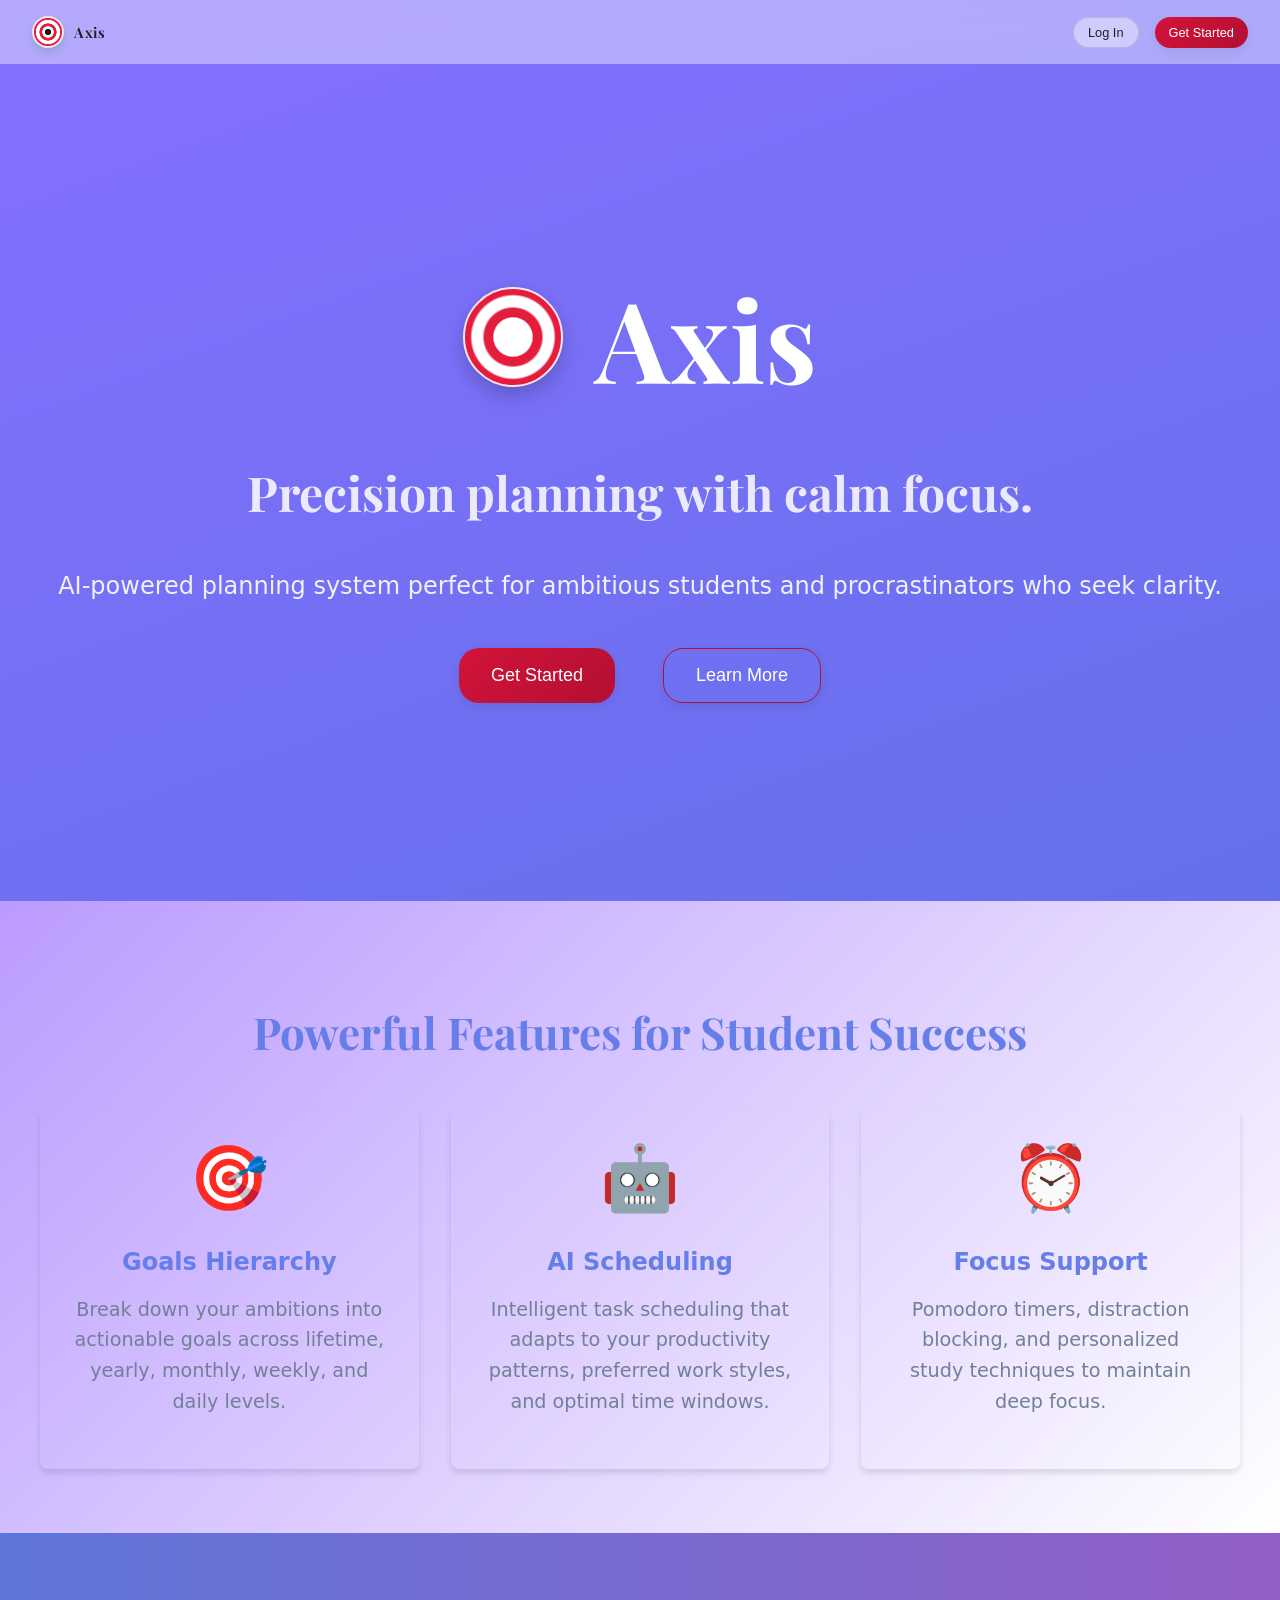
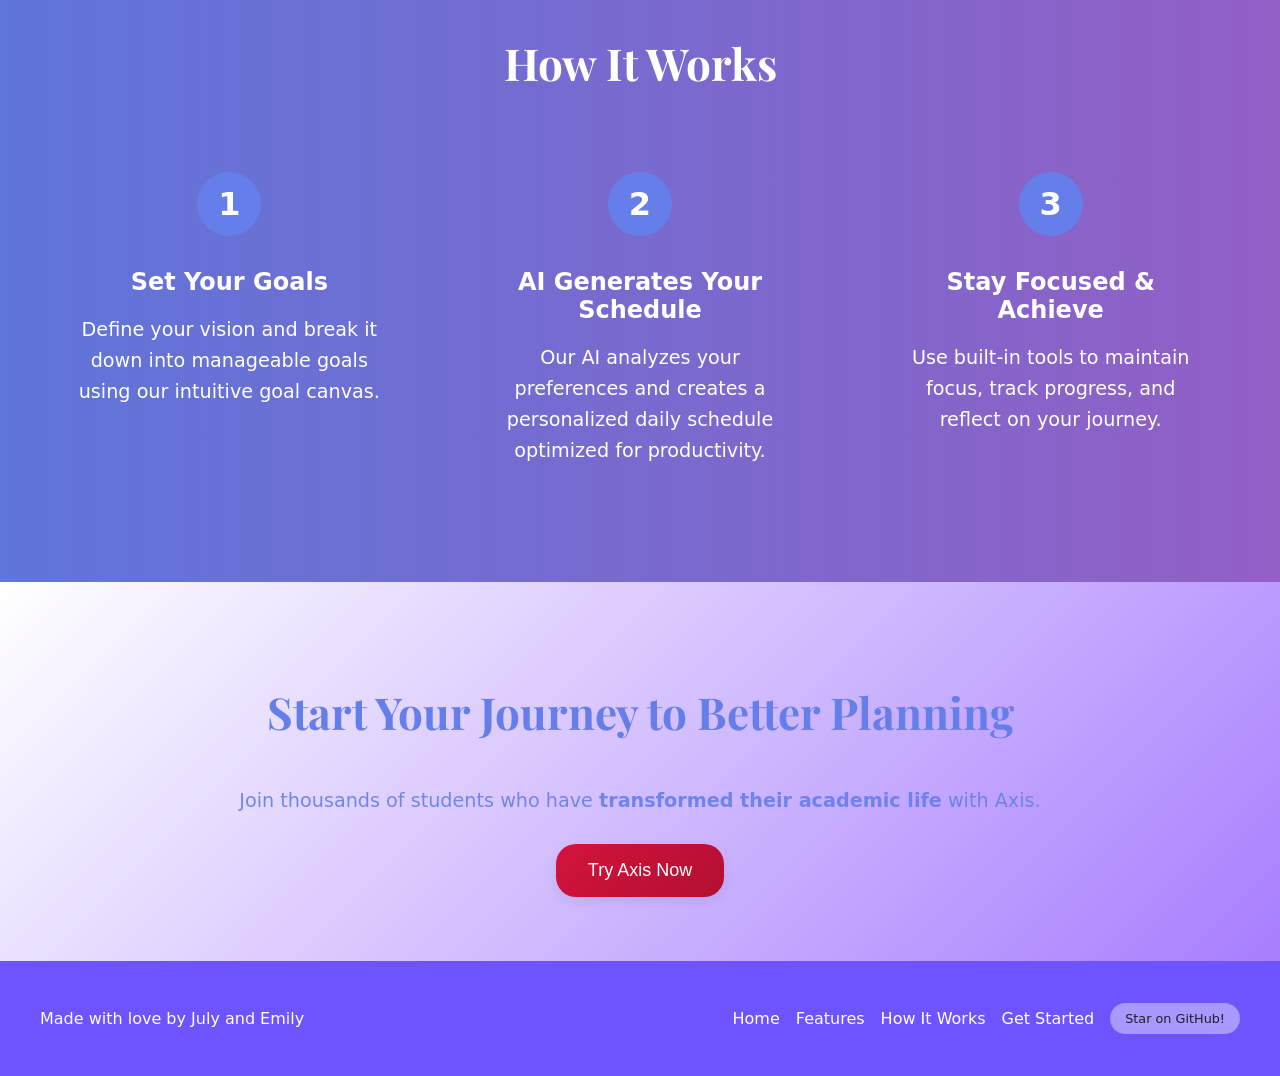
==== commit 21565bde: "Split dashboard page and fix task/calendar UX" ====
--- a/index.html
+++ b/index.html
@@ -23,7 +23,7 @@
           <button id="landingGetStartedBtn" class="btn btn-primary">Get Started</button>
         </nav>
       </header>
-      
+
       <main class="landing-main">
         <section class="hero-section" id="hero">
           <div class="hero-content">
@@ -32,14 +32,18 @@
               <h1 class="hero-title">Axis</h1>
             </div>
             <h2 class="hero-subtitle">Precision planning with calm focus.</h2>
-            <p class="hero-tagline">AI-powered planning system perfect for ambitious students and procrastinators who seek clarity.</p>
+            <p class="hero-tagline">
+              AI-powered planning system perfect for ambitious students and procrastinators who seek clarity.
+            </p>
             <div class="hero-btn-group">
               <button id="heroGetStartedBtn" class="btn btn-primary btn-large">Get Started</button>
-              <button id="heroLearnMoreBtn" class="btn btn-primary btn-special"><a href="#features" style="text-decoration: none; color: inherit;">Learn More</a></button>
-            </div>
-          </div>
-        </section>
-        
+              <button id="heroLearnMoreBtn" class="btn btn-primary btn-special">
+                <a href="#features" style="text-decoration: none; color: inherit;">Learn More</a>
+              </button>
+            </div>
+          </div>
+        </section>
+
         <section class="features-section" id="features">
           <div class="container">
             <h2>Powerful Features for Student Success</h2>
@@ -47,22 +51,28 @@
               <div class="feature-item">
                 <div class="feature-icon">🎯</div>
                 <h3>Goals Hierarchy</h3>
-                <p>Break down your ambitions into actionable goals across lifetime, yearly, monthly, weekly, and daily levels.</p>
+                <p>
+                  Break down your ambitions into actionable goals across lifetime, yearly, monthly, weekly, and daily levels.
+                </p>
               </div>
               <div class="feature-item">
                 <div class="feature-icon">🤖</div>
                 <h3>AI Scheduling</h3>
-                <p>Intelligent task scheduling that adapts to your productivity patterns, preferred work styles, and optimal time windows.</p>
+                <p>
+                  Intelligent task scheduling that adapts to your productivity patterns, preferred work styles, and optimal time windows.
+                </p>
               </div>
               <div class="feature-item">
                 <div class="feature-icon">⏰</div>
                 <h3>Focus Support</h3>
-                <p>Pomodoro timers, distraction blocking, and personalized study techniques to maintain deep focus.</p>
-              </div>
-            </div>
-          </div>
-        </section>
-        
+                <p>
+                  Pomodoro timers, distraction blocking, and personalized study techniques to maintain deep focus.
+                </p>
+              </div>
+            </div>
+          </div>
+        </section>
+
         <section class="how-it-works-section" id="how-it-works">
           <div class="container">
             <h2>How It Works</h2>
@@ -79,13 +89,13 @@
               </div>
               <div class="step-item">
                 <div class="step-number">3</div>
-                <h3>Stay Focused & Achieve</h3>
+                <h3>Stay Focused &amp; Achieve</h3>
                 <p>Use built-in tools to maintain focus, track progress, and reflect on your journey.</p>
               </div>
             </div>
           </div>
         </section>
-        
+
         <section class="cta-section" id="cta">
           <div class="container">
             <h2>Start Your Journey to Better Planning</h2>
@@ -94,7 +104,7 @@
           </div>
         </section>
       </main>
-      
+
       <footer class="landing-footer">
         <div class="container">
           <div class="footer-content">
@@ -112,7 +122,7 @@
     </div>
 
     <!-- Login/Signup Screen -->
-    <div id="authScreen" class="auth-screen">
+    <div id="authScreen" class="auth-screen hidden">
       <div class="auth-container">
         <div class="auth-header">
           <div class="logo" id="authLogo">
@@ -121,7 +131,7 @@
           </div>
           <p class="auth-tagline">Precision planning with calm focus</p>
         </div>
-        
+
         <div class="auth-tabs">
           <button class="auth-tab active" data-tab="login">Log In</button>
           <button class="auth-tab" data-tab="signup">Sign Up</button>
@@ -139,12 +149,19 @@
               <input type="password" id="loginPassword" required autocomplete="current-password" />
             </div>
             <button type="submit" class="btn btn-primary btn-full">Log In</button>
-            <div class="auth-divider">
-              <span>or</span>
-            </div>
+            <div class="auth-divider"><span>or</span></div>
             <button type="button" id="googleLoginBtn" class="btn btn-google btn-full">
-              <svg width="18" height="18" viewBox="0 0 18 18"><path fill="#4285F4" d="M17.64 9.2c0-.637-.057-1.251-.164-1.84H9v3.481h4.844c-.209 1.125-.843 2.078-1.796 2.717v2.258h2.908c1.702-1.567 2.684-3.874 2.684-6.616z"/><path fill="#34A853" d="M9 18c2.43 0 4.467-.806 5.965-2.184l-2.908-2.258c-.806.54-1.837.86-3.057.86-2.35 0-4.34-1.587-5.053-3.716H.957v2.332C2.438 15.983 5.482 18 9 18z"/><path fill="#FBBC05" d="M3.955 10.718c-.18-.54-.282-1.117-.282-1.718s.102-1.178.282-1.718V4.95H.957C.348 6.175 0 7.55 0 9s.348 2.825.957 4.05l2.998-2.332z"/><path fill="#EA4335" d="M9 3.58c1.321 0 2.508.454 3.44 1.345l2.582-2.58C13.463.891 11.426 0 9 0 5.482 0 2.438 2.017.957 4.95L3.955 7.282C4.668 5.153 6.658 3.58 9 3.58z"/></svg>
+              <svg width="18" height="18" viewBox="0 0 18 18">
+                <path fill="#4285F4" d="M17.64 9.2c0-.637-.057-1.251-.164-1.84H9v3.481h4.844c-.209 1.125-.843 2.078-1.796 2.717v2.258h2.908c1.702-1.567 2.684-3.874 2.684-6.616z"/>
+                <path fill="#34A853" d="M9 18c2.43 0 4.467-.806 5.965-2.184l-2.908-2.258c-.806.54-1.837.86-3.057.86-2.35 0-4.34-1.587-5.053-3.716H.957v2.332C2.438 15.983 5.482 18 9 18z"/>
+                <path fill="#FBBC05" d="M3.955 10.718c-.18-.54-.282-1.117-.282-1.718s.102-1.178.282-1.718V4.95H.957C.348 6.175 0 7.55 0 9s.348 2.825.957 4.05l2.998-2.332z"/>
+                <path fill="#EA4335" d="M9 3.58c1.321 0 2.508.454 3.44 1.345l2.582-2.58C13.463.891 11.426 0 9 0 5.482 0 2.438 2.017.957 4.95L3.955 7.282C4.668 5.153 6.658 3.58 9 3.58z"/>
+              </svg>
               Continue with Google
+            </button>
+            <div class="auth-divider"><span>or</span></div>
+            <button type="button" id="continueWithoutLoginBtn" class="btn btn-ghost btn-full">
+              Continue without login (Testing)
             </button>
             <div id="authError" class="auth-error hidden"></div>
           </form>
@@ -167,11 +184,14 @@
               <small class="form-hint">Minimum 8 characters</small>
             </div>
             <button type="submit" class="btn btn-primary btn-full">Create Account</button>
-            <div class="auth-divider">
-              <span>or</span>
-            </div>
+            <div class="auth-divider"><span>or</span></div>
             <button type="button" id="googleSignupBtn" class="btn btn-google btn-full">
-              <svg width="18" height="18" viewBox="0 0 18 18"><path fill="#4285F4" d="M17.64 9.2c0-.637-.057-1.251-.164-1.84H9v3.481h4.844c-.209 1.125-.843 2.078-1.796 2.717v2.258h2.908c1.702-1.567 2.684-3.874 2.684-6.616z"/><path fill="#34A853" d="M9 18c2.43 0 4.467-.806 5.965-2.184l-2.908-2.258c-.806.54-1.837.86-3.057.86-2.35 0-4.34-1.587-5.053-3.716H.957v2.332C2.438 15.983 5.482 18 9 18z"/><path fill="#FBBC05" d="M3.955 10.718c-.18-.54-.282-1.117-.282-1.718s.102-1.178.282-1.718V4.95H.957C.348 6.175 0 7.55 0 9s.348 2.825.957 4.05l2.998-2.332z"/><path fill="#EA4335" d="M9 3.58c1.321 0 2.508.454 3.44 1.345l2.582-2.58C13.463.891 11.426 0 9 0 5.482 0 2.438 2.017.957 4.95L3.955 7.282C4.668 5.153 6.658 3.58 9 3.58z"/></svg>
+              <svg width="18" height="18" viewBox="0 0 18 18">
+                <path fill="#4285F4" d="M17.64 9.2c0-.637-.057-1.251-.164-1.84H9v3.481h4.844c-.209 1.125-.843 2.078-1.796 2.717v2.258h2.908c1.702-1.567 2.684-3.874 2.684-6.616z"/>
+                <path fill="#34A853" d="M9 18c2.43 0 4.467-.806 5.965-2.184l-2.908-2.258c-.806.54-1.837.86-3.057.86-2.35 0-4.34-1.587-5.053-3.716H.957v2.332C2.438 15.983 5.482 18 9 18z"/>
+                <path fill="#FBBC05" d="M3.955 10.718c-.18-.54-.282-1.117-.282-1.718s.102-1.178.282-1.718V4.95H.957C.348 6.175 0 7.55 0 9s.348 2.825.957 4.05l2.998-2.332z"/>
+                <path fill="#EA4335" d="M9 3.58c1.321 0 2.508.454 3.44 1.345l2.582-2.58C13.463.891 11.426 0 9 0 5.482 0 2.438 2.017.957 4.95L3.955 7.282C4.668 5.153 6.658 3.58 9 3.58z"/>
+              </svg>
               Continue with Google
             </button>
             <div id="signupError" class="auth-error hidden"></div>
@@ -179,606 +199,8 @@
         </div>
       </div>
     </div>
-
-    <!-- Main Dashboard (hidden until authenticated) -->
-    <div id="dashboard" class="dashboard hidden">
-      <!-- Header -->
-      <header class="app-header">
-        <div class="logo">
-          <span class="logo-mark target-icon" aria-hidden="true"></span>
-          <span class="logo-text">Axis</span>
-        </div>
-        <div class="header-message">
-          Precision planning with calm focus
-        </div>
-        <div class="header-actions">
-          <button id="settingsBtn" class="btn-icon" title="Settings">
-            <svg width="20" height="20" viewBox="0 0 20 20" fill="none" stroke="currentColor" stroke-width="2">
-              <circle cx="10" cy="10" r="3"/>
-              <path d="M10 1v4M10 15v4M19 10h-4M5 10H1M16.66 3.34l-2.83 2.83M6.17 13.83l-2.83 2.83M16.66 16.66l-2.83-2.83M6.17 6.17L3.34 3.34"/>
-            </svg>
-          </button>
-          <button id="logoutBtn" class="btn-icon" title="Logout">
-            <svg width="20" height="20" viewBox="0 0 20 20" fill="none" stroke="currentColor" stroke-width="2">
-              <path d="M9 3H4a2 2 0 0 0-2 2v10a2 2 0 0 0 2 2h5M13 7l4 4-4 4M17 11H7"/>
-            </svg>
-          </button>
-        </div>
-      </header>
-
-      <main class="app-main">
-      <!-- Left Sidebar -->
-      <aside class="sidebar">
-        <!-- Goals Section -->
-        <section class="panel panel-goals">
-          <div class="panel-header">
-            <div class="panel-header-row">
-              <div>
-            <h2>Goals Hierarchy</h2>
-            <span class="panel-subtitle">Your goals across different timeframes</span>
-              </div>
-              <button id="addGoalBtn" class="btn btn-secondary btn-sm">+ Add goal</button>
-            </div>
-          </div>
-          <div class="goals-content">
-            <div id="goalsList" class="goals-list-hierarchy">
-              <!-- Goals populated by JS with hierarchy -->
-            </div>
-          </div>
-        </section>
-
-        <!-- To-Do List -->
-        <section class="panel panel-tasks">
-          <div class="panel-header">
-            <div style="display: flex; justify-content: space-between; align-items: center; width: 100%;">
-              <div>
-                <h2>To‑Do List</h2>
-                <span class="panel-subtitle">Ranked by urgency &amp; deadlines</span>
-              </div>
-              <button type="button" id="addTaskBtn" class="btn btn-primary" style="padding: 6px 12px; font-size: 0.75rem;" title="Add new task">
-                + Add Task
-              </button>
-            </div>
-          </div>
-          <div id="taskList" class="task-list">
-            <!-- Tasks populated by JS -->
-          </div>
-        </section>
-
-        <!-- Daily Habits -->
-        <section class="panel panel-habits">
-          <div class="panel-header">
-            <h2>Daily Habits</h2>
-            <span class="panel-subtitle">Fixed tasks you can set up</span>
-          </div>
-          <div class="habits-content">
-            <button type="button" id="addHabitBtn" class="btn-add-goal" title="Add a new habit">
-              <span class="btn-add-goal-icon">+</span>
-              <span>Add Daily Habit</span>
-            </button>
-            <div id="habitsList" class="habits-list">
-              <!-- Daily habits populated by JS -->
-            </div>
-          </div>
-        </section>
-
-        <!-- Chatbot -->
-        <section class="panel panel-chat">
-          <div class="panel-header">
-            <h2>Axis Assistant</h2>
-            <span class="panel-subtitle">Ask for planning &amp; focus tips</span>
-          </div>
-          <div id="chatWindow" class="chat-window">
-            <!-- Chat messages -->
-          </div>
-          <form id="chatForm" class="chat-input-row">
-            <input
-              type="text"
-              id="chatInput"
-              placeholder="Ask me anything about your schedule..."
-              autocomplete="off"
-            />
-            <button type="submit" class="btn btn-primary">Send</button>
-          </form>
-        </section>
-      </aside>
-
-      <!-- Middle: Calendar -->
-      <section class="calendar-section">
-        <header class="calendar-header">
-          <div class="calendar-title">
-            <h2>Your AI‑generated schedule</h2>
-            <span id="calendarSubtitle" class="calendar-subtitle">
-              Once generated, your time‑blocked plan will appear here.
-            </span>
-          </div>
-          <div class="calendar-controls">
-            <button id="syncCalendarBtn" class="btn btn-secondary btn-sync" title="Sync daily goals to tasks and regenerate schedule">
-              <svg width="16" height="16" viewBox="0 0 16 16" fill="none" stroke="currentColor" stroke-width="2" style="margin-right: 6px;">
-                <path d="M1 8v6h6M15 8V2H9M1 8l6-6M15 8l-6 6"/>
-              </svg>
-              Sync Calendar
-            </button>
-            <button class="btn-toggle-view active" data-view="daily">Daily</button>
-            <button class="btn-toggle-view" data-view="weekly">Weekly</button>
-            <button class="btn-toggle-view" data-view="monthly">Monthly</button>
-          </div>
-        </header>
-
-        <div id="calendarContainer" class="calendar-container">
-          <!-- Calendar rendered by JS -->
-        </div>
-      </section>
-
-
-      <!-- Multi-step onboarding modal (only shown during signup) -->
-      <div id="wizard" class="wizard-modal hidden">
-        <div class="wizard-overlay"></div>
-        <div class="wizard-content">
-          <section class="wizard">
-        <!-- Step indicators -->
-        <div class="wizard-steps">
-          <div class="wizard-step-indicator" data-step="1">1. Profile</div>
-          <div class="wizard-step-indicator" data-step="2">2. Goals</div>
-        </div>
-
-          <!-- Step 1: Onboarding -->
-          <div class="wizard-step" data-step="1">
-            <h2>Step 1: Tell Axis about you</h2>
-            <p class="step-description">
-              I’ll create a realistic plan around your real life, not the other way around.
-            </p>
-
-            <form id="profileForm" class="form-grid">
-              <!-- Basic Info -->
-              <fieldset>
-                <legend>Basic Info</legend>
-                <label>
-                  Name
-                  <input type="text" id="user_name" required />
-                </label>
-
-                <label>
-                  Age group
-                  <select id="user_age_group" required>
-                    <option value="">Select...</option>
-                    <option>Middle School</option>
-                    <option>High School</option>
-                    <option>College</option>
-                    <option>Other</option>
-                  </select>
-                </label>
-              </fieldset>
-
-              <!-- Schedule & Routine -->
-              <fieldset>
-                <legend>Schedule &amp; Routine</legend>
-                <div class="subsection">
-                  <label>Weekly schedule (Mon‑Fri)</label>
-                  <p class="hint">
-                    Add multiple fixed commitments per day (classes, clubs, etc.). Each needs a name, time range, and optional description.
-                  </p>
-                  <div id="weekly_schedule" class="weekly-grid">
-                    <!-- Generated by JS -->
-                  </div>
-                </div>
-
-                <div class="subsection">
-                  <label>Weekend fixed activities (Sat & Sun)</label>
-                  <p class="hint">
-                    Add multiple fixed activities for weekends. Each needs a day, name, time range, and optional description.
-                  </p>
-                  <div id="weekend_schedule" class="weekend-grid">
-                    <!-- Generated by JS -->
-                  </div>
-                </div>
-
-                <div class="two-col">
-                  <label>
-                    Typical sleep (weekdays)
-                    <input type="text" id="sleep_weekdays" placeholder="23:00‑07:00" />
-                  </label>
-                  <label>
-                    Typical sleep (weekends)
-                    <input type="text" id="sleep_weekends" placeholder="00:00‑09:00" />
-                  </label>
-                </div>
-
-                <label>
-                  Standard break times (e.g., lunch)
-                  <input type="text" id="break_times" placeholder="12:30‑13:00 lunch; 18:00‑18:30 dinner" />
-                </label>
-              </fieldset>
-
-              <!-- Learning Personalization -->
-              <fieldset>
-                <legend>Learning Personalization</legend>
-
-                <div class="button-group" id="is_procrastinator_group">
-                  <span class="label-inline">Do you tend to procrastinate?</span>
-                  <button type="button" data-value="yes">Yes</button>
-                  <button type="button" data-value="no">No</button>
-                  <input type="hidden" id="is_procrastinator" />
-                </div>
-
-                <div id="procrastinator_yes" class="conditional-row hidden">
-                  <label>
-                    Procrastinator type
-                    <select id="procrastinator_type">
-                      <option value="">Select...</option>
-                      <option>perfectionist</option>
-                      <option>avoidant</option>
-                      <option>deadline-driven</option>
-                      <option>overwhelmed</option>
-                      <option>distraction</option>
-                      <option>lack-of-motivation</option>
-                    </select>
-                  </label>
-                </div>
-
-                <div id="procrastinator_no" class="conditional-row hidden">
-                  <div class="button-group" id="has_trouble_finishing_group">
-                    <span class="label-inline">Do you have trouble finishing?</span>
-                    <button type="button" data-value="Yes, sometimes">Yes, sometimes</button>
-                    <button type="button" data-value="No, I'm consistent">No, I'm consistent</button>
-                    <input type="hidden" id="has_trouble_finishing" />
-                  </div>
-                </div>
-
-                <div class="two-col">
-                  <label>
-                    Preferred work style
-                    <select id="preferred_work_style">
-                      <option value="">Select...</option>
-                      <option>Short, focused bursts</option>
-                      <option>Long, deep sessions</option>
-                      <option>A mix of both</option>
-                    </select>
-                  </label>
-                </div>
-
-                <div class="two-col">
-                  <label>
-                    Most productive time of day
-                    <select id="most_productive_time">
-                      <option value="">Select...</option>
-                      <option>Early Morning</option>
-                      <option>Morning</option>
-                      <option>Afternoon</option>
-                      <option>Evening</option>
-                      <option>Late Night</option>
-                    </select>
-                  </label>
-
-                  <label>
-                    Preferred study method
-                    <input
-                      type="text"
-                      id="preferred_study_method"
-                      placeholder="e.g., 25-min study, 5-min break"
-                    />
-                  </label>
-                </div>
-              </fieldset>
-
-              <!-- Work-Life Balance -->
-              <fieldset>
-                <legend>Work‑Life Balance</legend>
-                <div class="two-col">
-                  <label>
-                    Weekly personal (no‑work) hours
-                    <input
-                      type="number"
-                      id="weekly_personal_time"
-                      min="0"
-                      max="80"
-                      step="0.5"
-                      placeholder="e.g., 10"
-                    />
-                  </label>
-                  <label>
-                    Weekly review hours
-                    <input
-                      type="number"
-                      id="weekly_review_hours"
-                      min="0"
-                      max="40"
-                      step="0.5"
-                      placeholder="e.g., 3"
-                    />
-                  </label>
-                </div>
-              </fieldset>
-
-              <!-- Goals Hierarchy -->
-              <fieldset>
-                <legend>Goals Hierarchy</legend>
-                <p class="hint">
-                  Set your goals across different timeframes. The AI will help you break them down and organize your tasks accordingly.
-                </p>
-                <div id="onboardingGoalsHierarchy" class="goals-hierarchy">
-                  <!-- Goals will be rendered here by JS -->
-                </div>
-              </fieldset>
-
-              <div class="wizard-actions">
-                <button type="button" id="saveProfileBtn" class="btn btn-primary">
-                  Save profile &amp; continue
-                </button>
-              </div>
-            </form>
-          </div>
-
-          <!-- Step 2: Goal Canvas -->
-          <div class="wizard-step" data-step="2">
-            <h2>Step 2: Set Your Goals</h2>
-            <p class="step-description">
-              Create your goal hierarchy by adding long-term goals. Choose your preferred timeframe, and AI will suggest breakdown goals automatically.
-            </p>
-
-            <div class="goal-canvas-container">
-              <div id="goalCanvas" class="goal-canvas">
-                <!-- Canvas sections and nodes will be rendered here -->
-                <button id="approveAllGhostsBtn" class="btn-approve-all-ghosts hidden">
-                  Approve All AI Suggestions
-                </button>
-              </div>
-              <div id="goalEditorPanel" class="goal-editor-panel hidden">
-                <h3>Edit Goal</h3>
-                <textarea id="goalEditorText" placeholder="Enter your goal..." rows="4"></textarea>
-                <div class="goal-editor-actions">
-                  <button id="saveGoalBtn" class="btn btn-primary">Save</button>
-                  <button id="confirmGhostBtn" class="btn btn-success hidden">Confirm Suggestion</button>
-                  <button id="deleteGoalBtn" class="btn btn-ghost">Delete</button>
-                </div>
-              </div>
-            </div>
-
-            <div class="wizard-actions wizard-actions-bottom">
-              <button type="button" id="backToProfileBtn" class="btn btn-ghost">Back</button>
-              <button type="button" id="finishGoalsBtn" class="btn btn-primary">Finish</button>
-            </div>
-          </div>
-
-          <!-- Step 3: Confirmation -->
-          <div class="wizard-step" data-step="3">
-            <h2>Step 3: Confirm your plan</h2>
-            <p class="step-description">
-              Here’s how I’m ranking your tasks. I’ll schedule them so everything is completed
-              <strong>before</strong> the deadline.
-            </p>
-
-            <div id="rankedTaskPreview" class="ranked-preview">
-              <!-- Ranked tasks inserted here -->
-            </div>
-
-            <p class="confirm-text">
-              Thank you, I have all the information.
-              <br />
-              <strong>Are you ready for me to create your personalized schedule?</strong>
-            </p>
-
-            <div class="confirm-actions">
-              <button id="confirmGenerateBtn" class="btn btn-success">
-                Yes ✅
-              </button>
-              <button id="editTasksBtn" class="btn btn-ghost">
-                Wait a sec... 🤔
-              </button>
-            </div>
-          </div>
-        </section>
-        </div>
-      </div>
-      </main>
-
-      <!-- Countdown overlay for deadline-driven procrastinators -->
-    <div id="countdownOverlay" class="countdown-overlay hidden">
-      <div class="countdown-card">
-        <h3>Focus countdown</h3>
-        <p id="countdownTaskName"></p>
-        <div id="countdownTimer" class="countdown-timer">25:00</div>
-        <button id="stopCountdownBtn" class="btn btn-secondary">Stop</button>
-      </div>
-    </div>
-
-      <!-- Settings Panel -->
-      <div id="settingsPanel" class="settings-panel hidden">
-        <div class="settings-overlay"></div>
-        <div class="settings-content">
-          <div class="settings-header">
-            <h2>Settings</h2>
-            <button id="closeSettingsBtn" class="btn-icon" title="Close">×</button>
-          </div>
-          <div class="settings-tabs">
-            <button class="settings-tab active" data-tab="profile">Profile</button>
-            <button class="settings-tab" data-tab="goals">Goals</button>
-            <button class="settings-tab" data-tab="blocking">Website Blocking</button>
-            <button class="settings-tab" data-tab="reflections">Reflections</button>
-          </div>
-          
-          <!-- Profile Settings -->
-          <div id="settingsProfile" class="settings-section active">
-            <h3>Edit Profile</h3>
-            <form id="profileEditForm" class="settings-form">
-              <!-- Profile fields from original onboarding will be moved here -->
-              <div class="form-group">
-                <label>Name</label>
-                <input type="text" id="profileEditName" />
-              </div>
-              <div class="form-group">
-                <label>Email</label>
-                <input type="email" id="profileEditEmail" disabled />
-                <small class="form-hint">Email cannot be changed</small>
-              </div>
-              <button type="submit" class="btn btn-primary">Save Changes</button>
-            </form>
-          </div>
-
-          <!-- Goals Settings -->
-          <div id="settingsGoals" class="settings-section">
-            <h3>Goals Hierarchy</h3>
-            <div id="goalsHierarchy" class="goals-hierarchy">
-              <!-- Goals hierarchy will be rendered here -->
-            </div>
-          </div>
-
-          <!-- Blocking Settings -->
-          <div id="settingsBlocking" class="settings-section">
-            <h3>Website Blocking Rules</h3>
-            <p class="settings-description">Configure rules to block or redirect distracting websites.</p>
-            <div id="blockingRulesList" class="blocking-rules-list">
-              <!-- Blocking rules will be rendered here -->
-            </div>
-            <button id="addBlockingRuleBtn" class="btn btn-secondary">Add Rule</button>
-          </div>
-
-          <!-- Reflections Settings -->
-          <div id="settingsReflections" class="settings-section">
-            <h3>Reflection History</h3>
-            <div id="reflectionsList" class="reflections-list">
-              <!-- Reflection history will be rendered here -->
-            </div>
-          </div>
-        </div>
-      </div>
-
-      <!-- Task Editor Modal -->
-      <div id="taskEditorModal" class="modal hidden">
-        <div class="modal-overlay"></div>
-        <div class="modal-content">
-          <div class="modal-header">
-            <h2 id="taskEditorTitle">Add Task</h2>
-            <button id="closeTaskEditorBtn" class="btn-icon" title="Close">×</button>
-          </div>
-          <form id="taskEditorForm" class="modal-form">
-            <div class="form-group">
-              <label for="taskEditor_name">What is the task?</label>
-              <input type="text" id="taskEditor_name" required />
-            </div>
-
-            <div class="form-group">
-              <label>How important and urgent is it?</label>
-              <div class="priority-buttons" id="taskEditor_priority_group">
-                <button type="button" data-value="Urgent & Important" class="priority urgent-important">
-                  Urgent &amp; Important
-                </button>
-                <button type="button" data-value="Urgent, Not Important" class="priority urgent-not-important">
-                  Urgent, Not Important
-                </button>
-                <button type="button" data-value="Important, Not Urgent" class="priority important-not-urgent">
-                  Important, Not Urgent
-                </button>
-                <button type="button" data-value="Not Urgent & Not Important" class="priority not-urgent-not-important">
-                  Not Urgent &amp; Not Important
-                </button>
-                <input type="hidden" id="taskEditor_priority" />
-              </div>
-            </div>
-
-            <div class="form-group">
-              <label for="taskEditor_category">Category</label>
-              <select id="taskEditor_category" required>
-                <option value="">Select...</option>
-                <option value="study">Study</option>
-                <option value="project">Project</option>
-                <option value="chores">Chores</option>
-                <option value="personal">Personal</option>
-                <option value="social">Social</option>
-              </select>
-            </div>
-
-            <div class="form-group" style="display: grid; grid-template-columns: 1fr 1fr; gap: 12px;">
-              <div>
-                <label for="taskEditor_deadline">Deadline (date)</label>
-                <input type="date" id="taskEditor_deadline" required />
-              </div>
-              <div>
-                <label for="taskEditor_deadline_time">Deadline time</label>
-                <select id="taskEditor_deadline_time">
-                  <!-- 15-min intervals generated by JS -->
-                </select>
-              </div>
-            </div>
-
-            <div class="form-group" style="display: grid; grid-template-columns: 1fr 1fr; gap: 12px;">
-              <div>
-                <label for="taskEditor_duration">Estimated duration (hours)</label>
-                <input
-                  type="number"
-                  id="taskEditor_duration"
-                  min="0.5"
-                  step="0.5"
-                  placeholder="e.g., 2"
-                  required
-                />
-              </div>
-              <div style="display: flex; align-items: flex-end;">
-                <label class="checkbox-row" style="margin: 0;">
-                  <input type="checkbox" id="taskEditor_computer_required" />
-                  <span>Requires computer?</span>
-                </label>
-              </div>
-            </div>
-
-            <div style="display: flex; gap: 8px; justify-content: flex-end; margin-top: 16px;">
-              <button type="button" id="cancelTaskEditorBtn" class="btn btn-ghost">Cancel</button>
-              <button type="submit" class="btn btn-primary">Add Task</button>
-            </div>
-          </form>
-        </div>
-      </div>
-
-      <!-- Reflection Modal -->
-      <div id="reflectionModal" class="modal hidden">
-        <div class="modal-overlay"></div>
-        <div class="modal-content modal-content-large">
-          <div class="modal-header">
-            <h2 id="reflectionTitle">Reflection</h2>
-            <button id="closeReflectionBtn" class="btn-icon" title="Close">×</button>
-          </div>
-          <form id="reflectionForm" class="modal-form">
-            <div class="form-group">
-              <label>Reflection</label>
-              <textarea id="reflectionText" rows="12" placeholder="Write your reflection here..."></textarea>
-            </div>
-            <button type="submit" class="btn btn-primary">Save Reflection</button>
-          </form>
-        </div>
-      </div>
-
-      <!-- Pomodoro Timer Modal -->
-      <div id="pomodoroModal" class="pomodoro-modal hidden">
-        <div class="pomodoro-modal-content">
-          <div class="pomodoro-header">
-            <h2>Focus Timer</h2>
-            <button id="closePomodoroBtn" class="pomodoro-close-btn" title="Close">×</button>
-          </div>
-          <div class="pomodoro-task-info">
-            <p id="pomodoroTaskName" class="pomodoro-task-name"></p>
-            <p id="pomodoroTaskCategory" class="pomodoro-task-category"></p>
-          </div>
-          <div class="pomodoro-timer-display">
-            <div id="pomodoroTimer" class="pomodoro-timer">25:00</div>
-            <div class="pomodoro-status" id="pomodoroStatus">Ready to start</div>
-          </div>
-          <div class="pomodoro-controls">
-            <button id="pomodoroStartBtn" class="btn btn-primary pomodoro-btn">Start</button>
-            <button id="pomodoroPauseBtn" class="btn btn-secondary pomodoro-btn hidden">Pause</button>
-            <button id="pomodoroResetBtn" class="btn btn-secondary pomodoro-btn">Reset</button>
-          </div>
-          <div class="pomodoro-progress">
-            <div id="pomodoroProgressBar" class="pomodoro-progress-bar">
-              <div id="pomodoroProgressFill" class="pomodoro-progress-fill"></div>
-            </div>
-          </div>
-        </div>
-      </div>
-    </div>
   </div>
 
   <script src="script.js"></script>
 </body>
 </html>
-
-
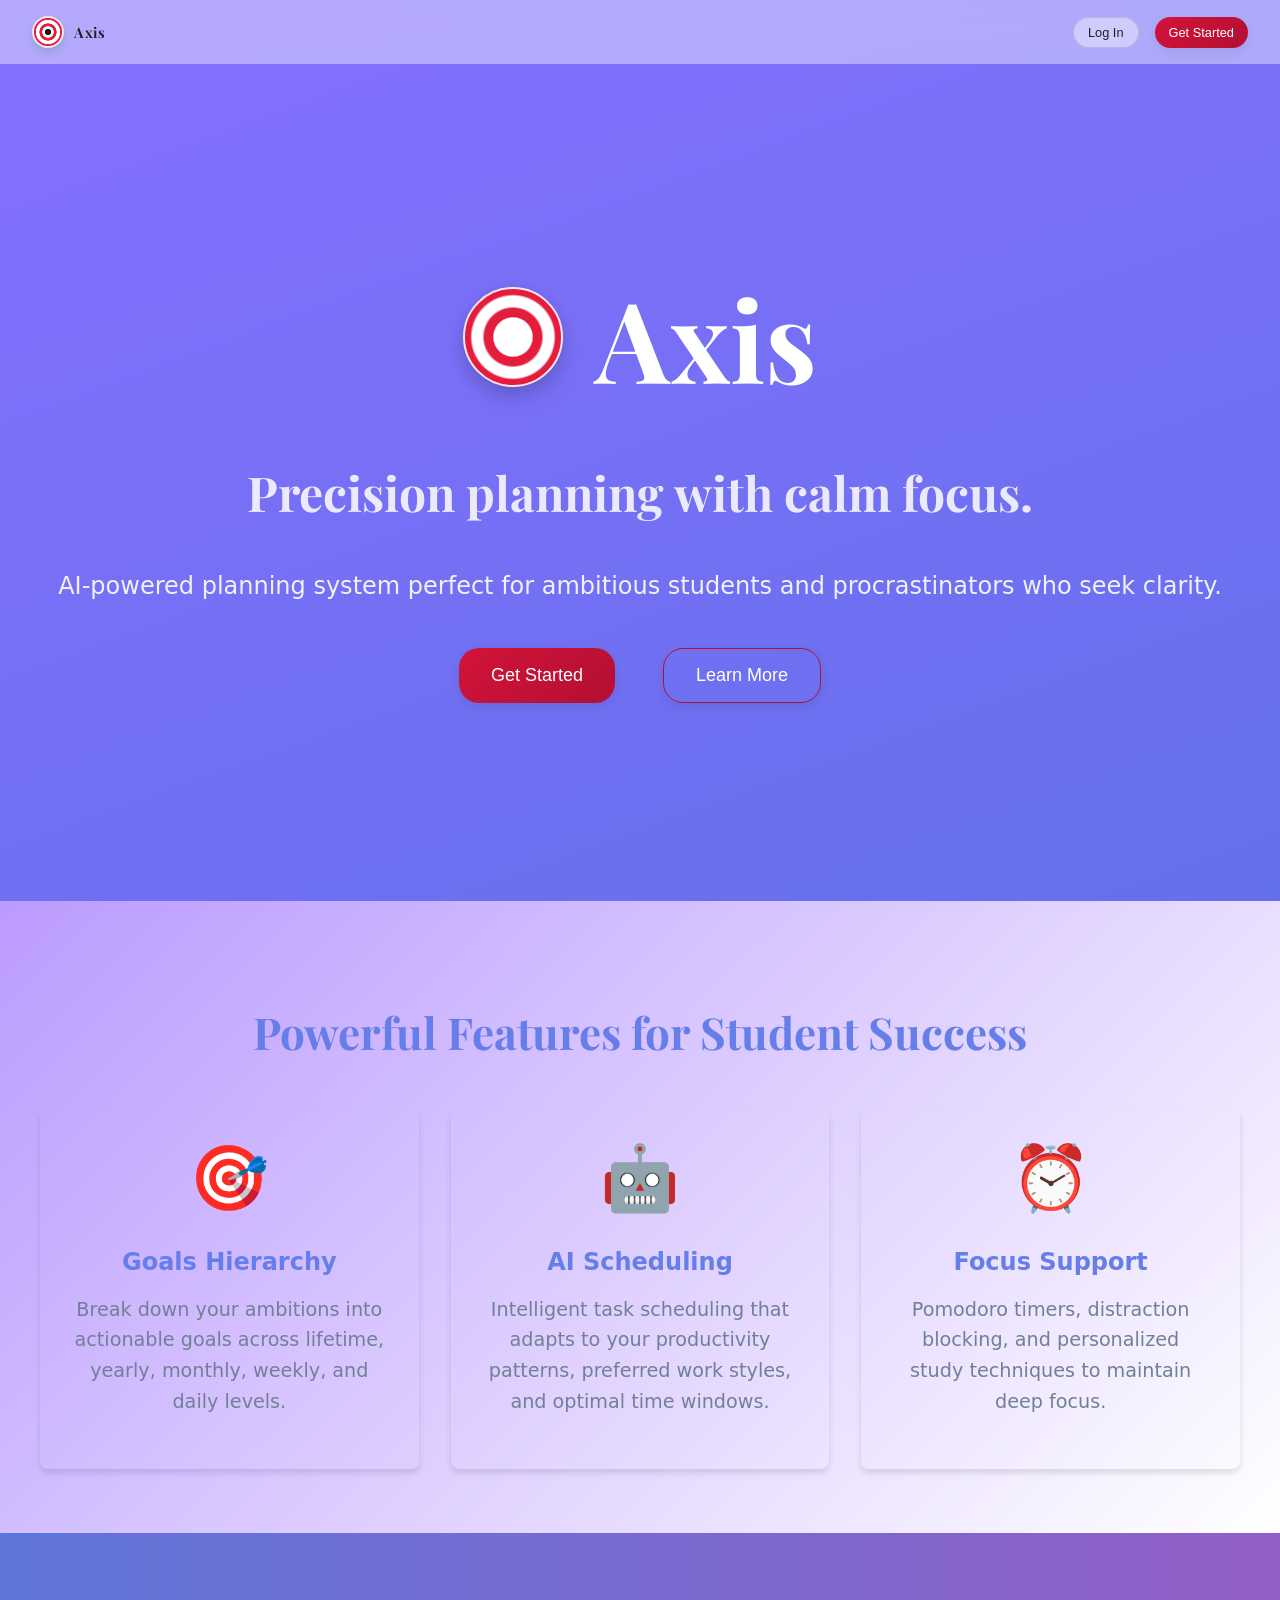
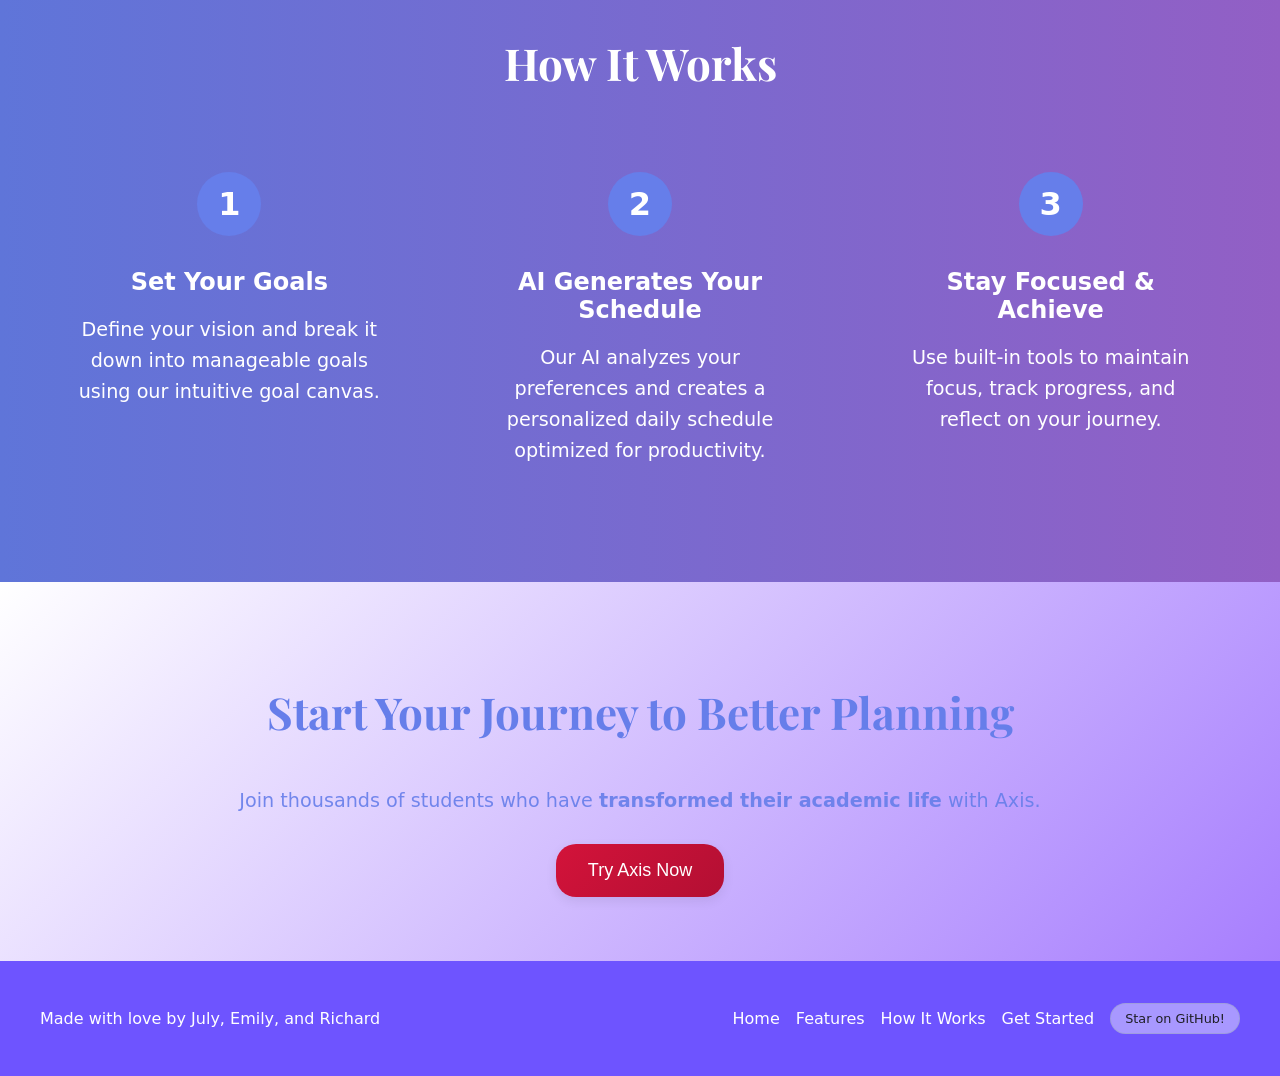
==== commit d784f99a: "Merge pull request #4 from richer-richard/main Multiple Feature Updates" ====
--- a/index.html
+++ b/index.html
@@ -108,7 +108,7 @@
       <footer class="landing-footer">
         <div class="container">
           <div class="footer-content">
-            <p>Made with love by July and Emily</p>
+            <p>Made with love by July, Emily, and Richard</p>
             <nav class="footer-nav">
               <a href="#hero" class="footer-link">Home</a>
               <a href="#features" class="footer-link">Features</a>
@@ -124,6 +124,9 @@
     <!-- Login/Signup Screen -->
     <div id="authScreen" class="auth-screen hidden">
       <div class="auth-container">
+        <button type="button" id="backToHomeBtn" class="btn-back-home">
+          ← Back to Home
+        </button>
         <div class="auth-header">
           <div class="logo" id="authLogo">
             <span class="logo-mark target-icon" aria-hidden="true"></span>
@@ -161,9 +164,10 @@
             </button>
             <div class="auth-divider"><span>or</span></div>
             <button type="button" id="continueWithoutLoginBtn" class="btn btn-ghost btn-full">
-              Continue without login (Testing)
+              Continue as guest
             </button>
             <div id="authError" class="auth-error hidden"></div>
+            <p class="auth-switch-text">Don't have an account? <a href="#" id="switchToSignupLink">Sign up</a></p>
           </form>
         </div>
 
@@ -194,7 +198,12 @@
               </svg>
               Continue with Google
             </button>
+            <div class="auth-divider"><span>or</span></div>
+            <button type="button" id="continueWithoutSignupBtn" class="btn btn-ghost btn-full">
+              Continue as guest
+            </button>
             <div id="signupError" class="auth-error hidden"></div>
+            <p class="auth-switch-text">Already have an account? <a href="#" id="switchToLoginLink">Log in</a></p>
           </form>
         </div>
       </div>
--- a/style.css
+++ b/style.css
@@ -197,6 +197,23 @@
   font-size: 0.8rem;
 }
 
+.auth-switch-text {
+  text-align: center;
+  margin-top: 1rem;
+  font-size: 0.875rem;
+  color: var(--text-muted);
+}
+
+.auth-switch-text a {
+  color: var(--accent-red);
+  text-decoration: none;
+  font-weight: 500;
+}
+
+.auth-switch-text a:hover {
+  text-decoration: underline;
+}
+
 .auth-error {
   margin-top: 12px;
   padding: 10px;
@@ -209,6 +226,33 @@
 
 .auth-error.hidden {
   display: none;
+}
+
+/* Back to Home button on auth screen */
+.btn-back-home {
+  position: absolute;
+  top: 16px;
+  left: 16px;
+  background: transparent;
+  border: none;
+  color: var(--text-muted);
+  font-size: 0.85rem;
+  cursor: pointer;
+  padding: 8px 12px;
+  border-radius: 8px;
+  transition: all 0.2s ease;
+  display: flex;
+  align-items: center;
+  gap: 4px;
+}
+
+.btn-back-home:hover {
+  background: rgba(0, 0, 0, 0.05);
+  color: var(--text-main);
+}
+
+.auth-container {
+  position: relative;
 }
 
 /* Dashboard */
@@ -2956,4 +3000,864 @@
   }
 }
 
-
+/* Save Status */
+.save-status {
+  padding: 10px 16px;
+  border-radius: 8px;
+  font-size: 0.85rem;
+  margin-bottom: 16px;
+  display: none;
+}
+.save-status.success {
+  display: block;
+  background: rgba(34, 197, 94, 0.1);
+  border: 1px solid rgba(34, 197, 94, 0.3);
+  color: #16a34a;
+}
+.save-status.error {
+  display: block;
+  background: rgba(239, 68, 68, 0.1);
+  border: 1px solid rgba(239, 68, 68, 0.3);
+  color: #dc2626;
+}
+.save-status.loading {
+  display: block;
+  background: rgba(59, 130, 246, 0.1);
+  border: 1px solid rgba(59, 130, 246, 0.3);
+  color: #2563eb;
+}
+
+/* Toast Container - Global */
+.toast-container {
+  position: fixed;
+  bottom: 24px;
+  right: 24px;
+  display: flex;
+  flex-direction: column;
+  gap: 12px;
+  z-index: 9999;
+  pointer-events: none;
+}
+
+/* Improved Settings Panel */
+.settings-tabs {
+  display: flex;
+  gap: 0;
+  border-bottom: 1px solid var(--border-subtle);
+  padding: 0 24px;
+  overflow-x: auto;
+  -webkit-overflow-scrolling: touch;
+  scrollbar-width: none;
+}
+.settings-tabs::-webkit-scrollbar {
+  display: none;
+}
+
+.settings-section h3 {
+  margin: 0 0 12px;
+  font-size: 1.1rem;
+  color: var(--text-main);
+}
+
+/* Password form styling */
+#passwordChangeForm .form-group input {
+  width: 100%;
+}
+
+/* Account danger zone */
+#deleteAccountBtn {
+  background: transparent;
+}
+#deleteAccountBtn:hover {
+  background: rgba(239, 68, 68, 0.1);
+}
+
+/* Improved form styling */
+.settings-form .form-group {
+  margin-bottom: 16px;
+}
+
+.settings-form .form-group label {
+  display: block;
+  margin-bottom: 6px;
+  font-size: 0.85rem;
+  font-weight: 500;
+  color: var(--text-main);
+}
+
+.settings-form .form-group input:disabled {
+  background: var(--bg-alt);
+  color: var(--text-muted);
+  cursor: not-allowed;
+}
+
+/* Empty state for lists */
+.empty-state-inline {
+  text-align: center;
+  padding: 32px 16px;
+  color: var(--text-muted);
+}
+.empty-state-inline-icon {
+  font-size: 2.5rem;
+  margin-bottom: 12px;
+  opacity: 0.5;
+}
+.empty-state-inline-text {
+  font-size: 0.9rem;
+  line-height: 1.5;
+}
+
+/* Confirm dialog styling */
+.confirm-dialog-overlay {
+  position: fixed;
+  inset: 0;
+  background: rgba(15, 23, 42, 0.7);
+  backdrop-filter: blur(4px);
+  display: flex;
+  align-items: center;
+  justify-content: center;
+  z-index: 10000;
+}
+.confirm-dialog {
+  background: white;
+  border-radius: 16px;
+  padding: 24px;
+  max-width: 400px;
+  width: 90%;
+  box-shadow: 0 24px 60px rgba(15, 23, 42, 0.4);
+}
+.confirm-dialog h3 {
+  margin: 0 0 12px;
+  font-size: 1.2rem;
+}
+.confirm-dialog p {
+  margin: 0 0 20px;
+  color: var(--text-muted);
+  font-size: 0.9rem;
+  line-height: 1.5;
+}
+.confirm-dialog-actions {
+  display: flex;
+  gap: 12px;
+  justify-content: flex-end;
+}
+
+/* Notification badge */
+.notification-badge {
+  position: absolute;
+  top: -4px;
+  right: -4px;
+  width: 18px;
+  height: 18px;
+  background: #ef4444;
+  color: white;
+  font-size: 0.65rem;
+  font-weight: 700;
+  border-radius: 50%;
+  display: flex;
+  align-items: center;
+  justify-content: center;
+  box-shadow: 0 2px 4px rgba(0,0,0,0.2);
+}
+
+/* Improved calendar drag feedback */
+.calendar-task-block.dragging {
+  opacity: 0.6;
+  transform: rotate(3deg) scale(1.05);
+  box-shadow: 0 16px 40px rgba(15, 23, 42, 0.25);
+  z-index: 1000;
+}
+
+.calendar-slot-cell.drag-over {
+  background: rgba(34, 197, 94, 0.2) !important;
+  border: 2px dashed #22c55e !important;
+}
+
+/* Conflict indicator */
+.calendar-task-block.conflict {
+  border: 2px solid #ef4444;
+  animation: conflict-pulse 1s ease-in-out infinite;
+}
+@keyframes conflict-pulse {
+  0%, 100% { box-shadow: 0 0 0 0 rgba(239, 68, 68, 0.4); }
+  50% { box-shadow: 0 0 0 8px rgba(239, 68, 68, 0); }
+}
+
+/* Quick action buttons on calendar blocks */
+.calendar-task-actions {
+  position: absolute;
+  top: 4px;
+  right: 4px;
+  display: none;
+  gap: 4px;
+}
+.calendar-task-block:hover .calendar-task-actions {
+  display: flex;
+}
+.calendar-task-action-btn {
+  width: 20px;
+  height: 20px;
+  border: none;
+  background: rgba(255,255,255,0.9);
+  border-radius: 4px;
+  cursor: pointer;
+  font-size: 0.7rem;
+  display: flex;
+  align-items: center;
+  justify-content: center;
+  box-shadow: 0 1px 3px rgba(0,0,0,0.1);
+  transition: transform 0.1s, background 0.1s;
+}
+.calendar-task-action-btn:hover {
+  transform: scale(1.1);
+  background: white;
+}
+
+/* Reschedule indicator */
+.reschedule-indicator {
+  position: fixed;
+  bottom: 80px;
+  left: 50%;
+  transform: translateX(-50%);
+  background: var(--accent-green);
+  color: white;
+  padding: 12px 24px;
+  border-radius: 12px;
+  font-size: 0.9rem;
+  font-weight: 600;
+  box-shadow: 0 8px 24px rgba(0,0,0,0.2);
+  z-index: 1000;
+  animation: slide-up 0.3s ease-out;
+}
+@keyframes slide-up {
+  from { transform: translateX(-50%) translateY(20px); opacity: 0; }
+  to { transform: translateX(-50%) translateY(0); opacity: 1; }
+}
+
+/* Improved task list styling */
+.task-list:empty::after {
+  content: "No tasks yet. Click '+ Add Task' to get started.";
+  display: block;
+  text-align: center;
+  padding: 32px 16px;
+  color: var(--text-muted);
+  font-size: 0.85rem;
+}
+
+/* Loading skeleton for task list */
+.task-skeleton {
+  padding: 12px;
+  margin-bottom: 8px;
+  border-radius: var(--radius-md);
+  background: var(--bg-alt);
+  animation: skeleton-pulse 1.5s ease-in-out infinite;
+}
+@keyframes skeleton-pulse {
+  0%, 100% { opacity: 1; }
+  50% { opacity: 0.5; }
+}
+
+/* Improved button hover states */
+.btn:focus {
+  outline: none;
+  box-shadow: 0 0 0 3px var(--accent-green-soft);
+}
+
+.btn-icon:focus {
+  outline: none;
+  box-shadow: 0 0 0 2px var(--accent-green-soft);
+}
+
+/* Tooltip styles */
+[data-tooltip] {
+  position: relative;
+}
+[data-tooltip]::after {
+  content: attr(data-tooltip);
+  position: absolute;
+  bottom: 100%;
+  left: 50%;
+  transform: translateX(-50%);
+  padding: 6px 10px;
+  background: #1f2937;
+  color: white;
+  font-size: 0.75rem;
+  border-radius: 6px;
+  white-space: nowrap;
+  opacity: 0;
+  visibility: hidden;
+  transition: opacity 0.2s, visibility 0.2s;
+  z-index: 1000;
+  margin-bottom: 4px;
+}
+[data-tooltip]:hover::after {
+  opacity: 1;
+  visibility: visible;
+}
+
+/* Keyboard shortcut hints */
+.kbd {
+  display: inline-block;
+  padding: 2px 6px;
+  background: var(--bg-alt);
+  border: 1px solid var(--border-subtle);
+  border-radius: 4px;
+  font-family: monospace;
+  font-size: 0.75rem;
+  color: var(--text-muted);
+}
+
+/* Success animation */
+@keyframes success-check {
+  0% { transform: scale(0); }
+  50% { transform: scale(1.2); }
+  100% { transform: scale(1); }
+}
+.success-check {
+  display: inline-block;
+  animation: success-check 0.4s ease-out;
+}
+
+/* Focus ring for accessibility */
+*:focus-visible {
+  outline: 2px solid var(--accent-green);
+  outline-offset: 2px;
+}
+
+/* Eisenhower Matrix */
+.eisenhower-matrix {
+  display: grid;
+  grid-template-columns: 1fr 1fr;
+  grid-template-rows: 1fr 1fr;
+  gap: 8px;
+  padding: 8px;
+  max-height: 320px;
+  overflow: auto;
+}
+
+.eisenhower-matrix.hidden {
+  display: none;
+}
+
+.matrix-quadrant {
+  border-radius: 10px;
+  padding: 8px;
+  min-height: 100px;
+  display: flex;
+  flex-direction: column;
+  transition: transform 0.2s ease, box-shadow 0.2s ease;
+}
+
+.matrix-quadrant:hover {
+  transform: translateY(-2px);
+  box-shadow: 0 4px 12px rgba(0, 0, 0, 0.1);
+}
+
+.quadrant-header {
+  display: flex;
+  align-items: center;
+  gap: 6px;
+  margin-bottom: 8px;
+  padding-bottom: 6px;
+  border-bottom: 1px solid rgba(0, 0, 0, 0.08);
+  flex-wrap: wrap;
+}
+
+.quadrant-icon {
+  font-size: 1rem;
+}
+
+.quadrant-title {
+  font-weight: 600;
+  font-size: 0.75rem;
+  color: inherit;
+}
+
+.quadrant-label {
+  font-size: 0.6rem;
+  color: inherit;
+  opacity: 0.7;
+}
+
+.quadrant-urgent-important {
+  background: linear-gradient(135deg, #fef2f2 0%, #fee2e2 100%);
+  border: 1px solid #fecaca;
+  color: #991b1b;
+}
+
+.quadrant-important-not-urgent {
+  background: linear-gradient(135deg, #eff6ff 0%, #dbeafe 100%);
+  border: 1px solid #bfdbfe;
+  color: #1e40af;
+}
+
+.quadrant-urgent-not-important {
+  background: linear-gradient(135deg, #fffbeb 0%, #fef3c7 100%);
+  border: 1px solid #fde68a;
+  color: #92400e;
+}
+
+.quadrant-not-urgent-not-important {
+  background: linear-gradient(135deg, #f9fafb 0%, #f3f4f6 100%);
+  border: 1px solid #e5e7eb;
+  color: #4b5563;
+}
+
+.quadrant-tasks {
+  display: flex;
+  flex-direction: column;
+  gap: 4px;
+  flex: 1;
+  overflow-y: auto;
+  max-height: 100px;
+}
+
+.quadrant-task-item {
+  padding: 6px 8px;
+  background: rgba(255, 255, 255, 0.7);
+  border-radius: 6px;
+  font-size: 0.7rem;
+  cursor: pointer;
+  transition: all 0.15s ease;
+  display: flex;
+  align-items: center;
+  gap: 6px;
+  border: 1px solid transparent;
+}
+
+.quadrant-task-item:hover {
+  background: rgba(255, 255, 255, 0.95);
+  transform: translateX(2px);
+  border-color: rgba(0, 0, 0, 0.1);
+}
+
+.quadrant-task-item.completed {
+  opacity: 0.5;
+  text-decoration: line-through;
+}
+
+.quadrant-task-checkbox {
+  width: 14px;
+  height: 14px;
+  border-radius: 50%;
+  border: 2px solid currentColor;
+  cursor: pointer;
+  flex-shrink: 0;
+  transition: background 0.2s ease;
+}
+
+.quadrant-task-checkbox.checked {
+  background: currentColor;
+}
+
+.quadrant-task-name {
+  flex: 1;
+  white-space: nowrap;
+  overflow: hidden;
+  text-overflow: ellipsis;
+}
+
+.quadrant-empty {
+  font-size: 0.65rem;
+  color: inherit;
+  opacity: 0.5;
+  font-style: italic;
+  text-align: center;
+  padding: 12px;
+}
+
+/* Daily Habit Notification - In-page */
+.habit-notification {
+  position: fixed;
+  top: 80px;
+  right: 24px;
+  background: white;
+  border-radius: 16px;
+  padding: 16px 20px;
+  box-shadow: 0 8px 32px rgba(15, 23, 42, 0.2);
+  border: 1px solid var(--border-subtle);
+  max-width: 320px;
+  z-index: 1000;
+  animation: slide-in-right 0.3s ease-out;
+}
+
+.habit-notification.hidden {
+  display: none;
+}
+
+@keyframes slide-in-right {
+  from {
+    transform: translateX(100%);
+    opacity: 0;
+  }
+  to {
+    transform: translateX(0);
+    opacity: 1;
+  }
+}
+
+.habit-notification-header {
+  display: flex;
+  align-items: center;
+  justify-content: space-between;
+  margin-bottom: 12px;
+}
+
+.habit-notification-title {
+  font-weight: 600;
+  font-size: 0.9rem;
+  display: flex;
+  align-items: center;
+  gap: 8px;
+}
+
+.habit-notification-title-icon {
+  font-size: 1.2rem;
+}
+
+.habit-notification-close {
+  border: none;
+  background: transparent;
+  font-size: 1.2rem;
+  color: var(--text-muted);
+  cursor: pointer;
+  padding: 0;
+  line-height: 1;
+}
+
+.habit-notification-close:hover {
+  color: var(--text-main);
+}
+
+.habit-notification-content {
+  font-size: 0.85rem;
+  color: var(--text-main);
+  margin-bottom: 16px;
+  line-height: 1.5;
+}
+
+.habit-notification-habit {
+  font-weight: 600;
+  color: var(--accent-green);
+}
+
+.habit-notification-actions {
+  display: flex;
+  gap: 8px;
+}
+
+.habit-notification-actions .btn {
+  flex: 1;
+  padding: 8px 12px;
+  font-size: 0.8rem;
+}
+
+/* Task Analytics Panel */
+.panel-analytics {
+  min-height: auto;
+}
+
+.analytics-content {
+  padding: 0 4px;
+}
+
+.analytics-summary {
+  display: grid;
+  grid-template-columns: repeat(3, 1fr);
+  gap: 12px;
+  margin-bottom: 8px;
+}
+
+.analytics-stat {
+  text-align: center;
+  padding: 12px 8px;
+  background: var(--bg-alt);
+  border-radius: 10px;
+  border: 1px solid var(--border-subtle);
+}
+
+.analytics-stat-value {
+  font-size: 1.5rem;
+  font-weight: 700;
+  color: var(--accent-green);
+}
+
+.analytics-stat-label {
+  font-size: 0.7rem;
+  color: var(--text-muted);
+  margin-top: 2px;
+}
+
+.analytics-expanded {
+  margin-top: 16px;
+  padding-top: 16px;
+  border-top: 1px solid var(--border-subtle);
+}
+
+.analytics-expanded.hidden {
+  display: none;
+}
+
+.analytics-section {
+  margin-bottom: 16px;
+}
+
+.analytics-section h4 {
+  font-size: 0.8rem;
+  font-weight: 600;
+  color: var(--text-main);
+  margin: 0 0 8px;
+}
+
+.priority-distribution,
+.category-breakdown {
+  display: flex;
+  flex-direction: column;
+  gap: 6px;
+}
+
+.distribution-bar {
+  display: flex;
+  align-items: center;
+  gap: 8px;
+  font-size: 0.75rem;
+}
+
+.distribution-bar-label {
+  width: 120px;
+  flex-shrink: 0;
+  white-space: nowrap;
+  overflow: hidden;
+  text-overflow: ellipsis;
+}
+
+.distribution-bar-track {
+  flex: 1;
+  height: 8px;
+  background: var(--bg-alt);
+  border-radius: 4px;
+  overflow: hidden;
+}
+
+.distribution-bar-fill {
+  height: 100%;
+  border-radius: 4px;
+  transition: width 0.3s ease;
+}
+
+.distribution-bar-value {
+  width: 40px;
+  text-align: right;
+  color: var(--text-muted);
+}
+
+.weekly-progress {
+  display: flex;
+  gap: 4px;
+  justify-content: space-between;
+}
+
+.weekly-progress-day {
+  flex: 1;
+  text-align: center;
+}
+
+.weekly-progress-bar {
+  height: 40px;
+  background: var(--bg-alt);
+  border-radius: 4px;
+  display: flex;
+  flex-direction: column-reverse;
+  overflow: hidden;
+  margin-bottom: 4px;
+}
+
+.weekly-progress-fill {
+  background: var(--accent-green);
+  transition: height 0.3s ease;
+}
+
+.weekly-progress-label {
+  font-size: 0.65rem;
+  color: var(--text-muted);
+}
+
+.productivity-score {
+  display: flex;
+  align-items: center;
+  gap: 16px;
+}
+
+.score-ring {
+  width: 60px;
+  height: 60px;
+  position: relative;
+}
+
+.score-ring-svg {
+  width: 100%;
+  height: 100%;
+  transform: rotate(-90deg);
+}
+
+.score-ring-bg {
+  fill: none;
+  stroke: var(--bg-alt);
+  stroke-width: 3;
+}
+
+.score-ring-fill {
+  fill: none;
+  stroke: var(--accent-green);
+  stroke-width: 3;
+  stroke-linecap: round;
+  transition: stroke-dasharray 0.5s ease;
+}
+
+.score-value {
+  position: absolute;
+  top: 50%;
+  left: 50%;
+  transform: translate(-50%, -50%);
+  font-size: 1rem;
+  font-weight: 700;
+  color: var(--accent-green);
+}
+
+.score-label {
+  font-size: 0.85rem;
+  color: var(--text-main);
+  font-weight: 500;
+}
+
+/* Data Management Styles */
+.data-export-options,
+.data-import-options,
+.data-clear-options {
+  display: flex;
+  flex-wrap: wrap;
+  gap: 12px;
+  margin-top: 12px;
+}
+
+.data-summary {
+  display: grid;
+  grid-template-columns: repeat(2, 1fr);
+  gap: 12px;
+  padding: 16px;
+  background: var(--bg-alt);
+  border-radius: 12px;
+  border: 1px solid var(--border-subtle);
+}
+
+.data-summary-item {
+  display: flex;
+  justify-content: space-between;
+  align-items: center;
+  font-size: 0.85rem;
+}
+
+.data-summary-label {
+  color: var(--text-muted);
+}
+
+.data-summary-value {
+  font-weight: 600;
+  color: var(--text-main);
+}
+
+.import-status {
+  margin-top: 12px;
+  padding: 12px;
+  border-radius: 8px;
+  font-size: 0.85rem;
+  display: none;
+}
+
+.import-status.success {
+  display: block;
+  background: rgba(34, 197, 94, 0.1);
+  border: 1px solid rgba(34, 197, 94, 0.3);
+  color: #16a34a;
+}
+
+.import-status.error {
+  display: block;
+  background: rgba(239, 68, 68, 0.1);
+  border: 1px solid rgba(239, 68, 68, 0.3);
+  color: #dc2626;
+}
+
+/* Focus Mode Panel */
+.focus-start-panel {
+  background: linear-gradient(135deg, var(--accent-green-soft) 0%, rgba(255,255,255,0.9) 100%);
+  border: 1px solid var(--accent-green);
+  border-radius: 12px;
+  padding: 16px;
+  margin-bottom: 20px;
+}
+
+.focus-start-title {
+  font-size: 1rem;
+  font-weight: 600;
+  margin: 0 0 8px;
+  color: var(--accent-green-dark);
+}
+
+.focus-duration-buttons {
+  display: flex;
+  gap: 8px;
+  flex-wrap: wrap;
+  margin-top: 12px;
+}
+
+.focus-duration-btn {
+  padding: 8px 16px;
+  border: 1px solid var(--accent-green);
+  background: white;
+  border-radius: 20px;
+  font-size: 0.85rem;
+  cursor: pointer;
+  transition: all 0.2s ease;
+}
+
+.focus-duration-btn:hover {
+  background: var(--accent-green);
+  color: white;
+}
+
+/* Recurring Task Badge */
+.task-recurring-badge {
+  display: inline-flex;
+  align-items: center;
+  gap: 4px;
+  padding: 2px 6px;
+  background: rgba(139, 92, 246, 0.15);
+  border: 1px solid rgba(139, 92, 246, 0.3);
+  border-radius: 4px;
+  font-size: 0.65rem;
+  color: #7c3aed;
+  font-weight: 500;
+}
+
+.task-recurring-badge svg {
+  width: 10px;
+  height: 10px;
+}
+
+/* Print styles */
+@media print {
+  .app-header,
+  .sidebar,
+  .settings-panel,
+  .modal,
+  .toast-container {
+    display: none !important;
+  }
+  .calendar-section {
+    margin: 0;
+    padding: 0;
+    box-shadow: none;
+    border: none;
+  }
+}
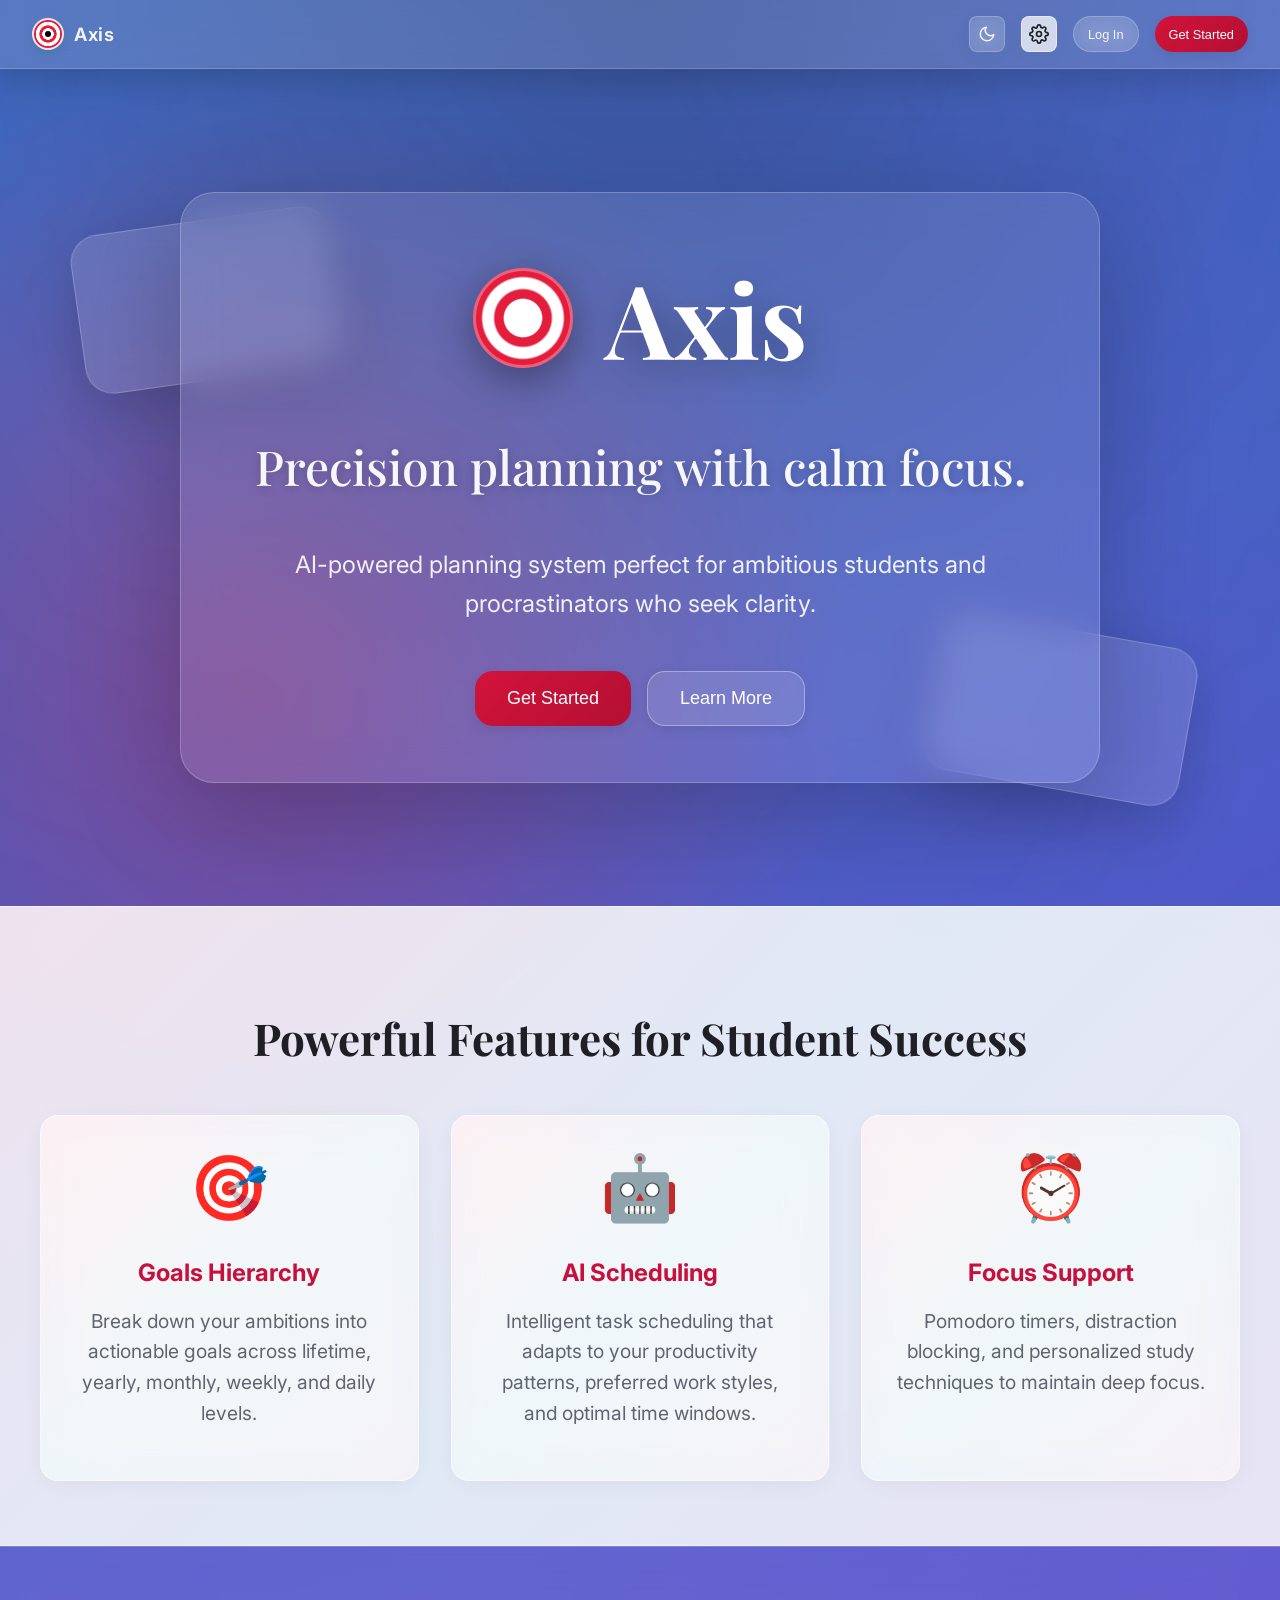
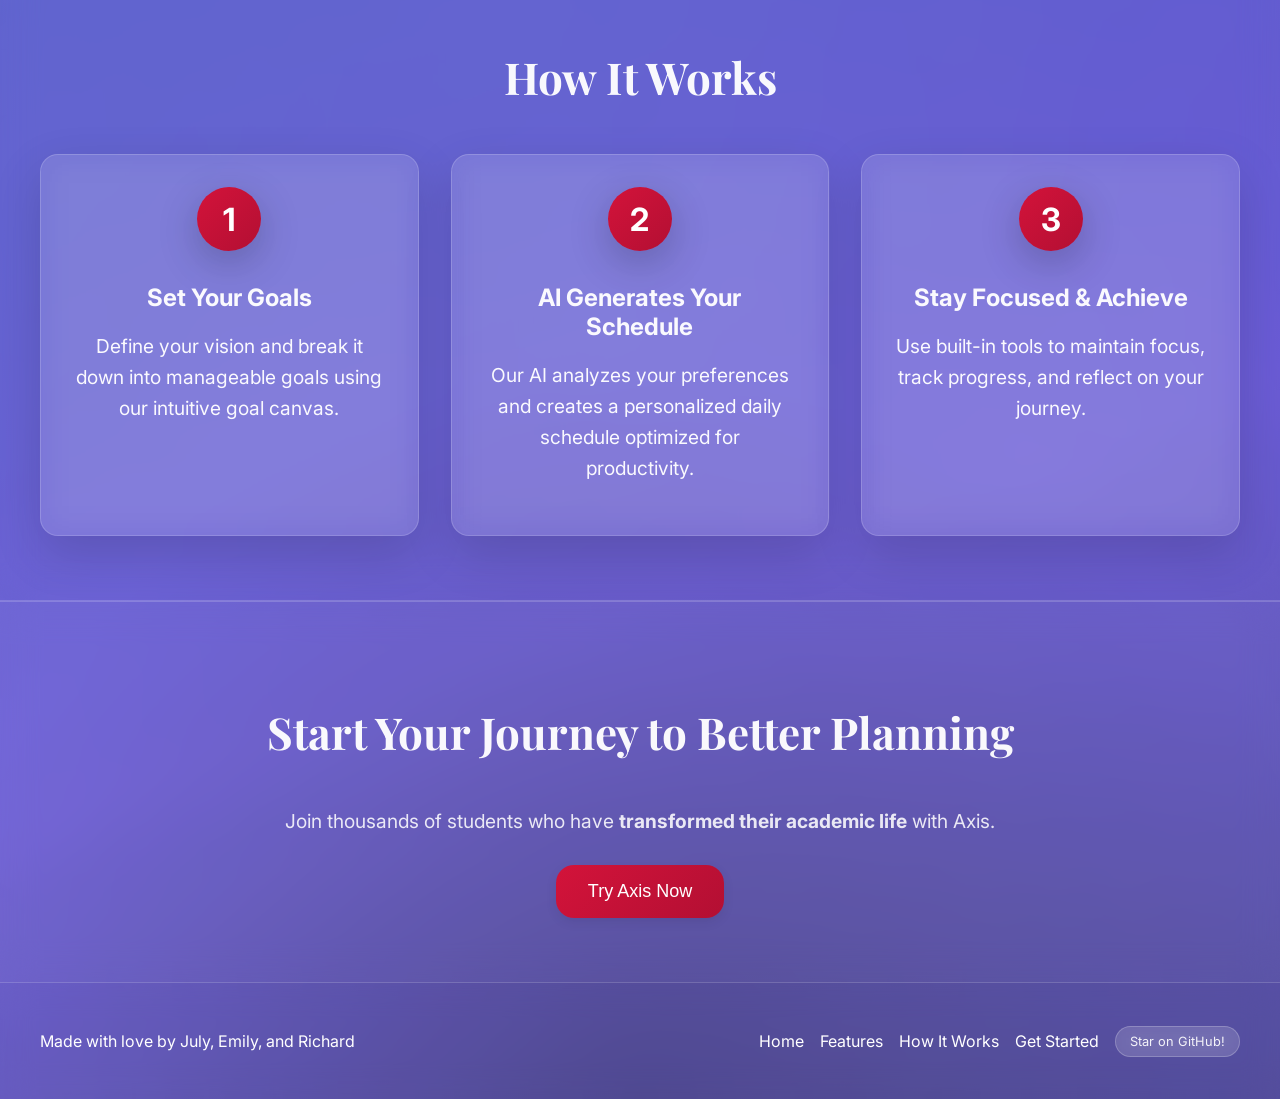
==== commit 72f9ccae: "Merge pull request #11 from Emily-Random/revert-10-main Revert "Improve mobile UX, offline support, " ====
--- a/index.html
+++ b/index.html
@@ -3,9 +3,23 @@
 <head>
   <meta charset="UTF-8" />
   <meta name="viewport" content="width=device-width, initial-scale=1.0" />
+  <script>
+    (() => {
+      try {
+        const key = "axis_theme";
+        const stored = localStorage.getItem(key);
+        const systemDark = window.matchMedia && window.matchMedia("(prefers-color-scheme: dark)").matches;
+        const theme = stored === "dark" || stored === "light" ? stored : systemDark ? "dark" : "light";
+        document.documentElement.dataset.theme = theme;
+      } catch {}
+    })();
+  </script>
+  <meta name="theme-color" content="#10b981" />
+  <link rel="icon" type="image/svg+xml" href="favicon.svg" />
+  <link rel="manifest" href="manifest.json" />
   <link rel="preconnect" href="https://fonts.googleapis.com">
   <link rel="preconnect" href="https://fonts.gstatic.com" crossorigin>
-  <link href="https://fonts.googleapis.com/css2?family=Playfair+Display:wght@600;700&display=swap" rel="stylesheet">
+  <link href="https://fonts.googleapis.com/css2?family=Inter:wght@400;500;600&family=Playfair+Display:wght@400;500;600;700&display=swap" rel="stylesheet">
   <title>Axis - AI Student Planner</title>
   <link rel="stylesheet" href="style.css" />
 </head>
@@ -19,6 +33,21 @@
           <span class="logo-text">Axis</span>
         </div>
         <nav class="landing-nav">
+          <button type="button" class="btn-icon theme-toggle" data-theme-toggle aria-label="Toggle theme" title="Toggle theme">
+            <svg class="icon-moon" viewBox="0 0 24 24" fill="none" stroke="currentColor" stroke-width="2" stroke-linecap="round" stroke-linejoin="round" aria-hidden="true">
+              <path d="M21 12.79A9 9 0 1 1 11.21 3a7 7 0 0 0 9.79 9.79z"/>
+            </svg>
+            <svg class="icon-sun" viewBox="0 0 24 24" fill="none" stroke="currentColor" stroke-width="2" stroke-linecap="round" stroke-linejoin="round" aria-hidden="true">
+              <circle cx="12" cy="12" r="4"/>
+              <path d="M12 2v2M12 20v2M4.93 4.93l1.41 1.41M17.66 17.66l1.41 1.41M2 12h2M20 12h2M4.93 19.07l1.41-1.41M17.66 6.34l1.41-1.41"/>
+            </svg>
+          </button>
+          <button id="landingSettingsBtn" type="button" class="btn-icon" title="Settings" aria-label="Settings">
+            <svg width="20" height="20" viewBox="0 0 24 24" fill="none" stroke="currentColor" stroke-width="2" stroke-linecap="round" stroke-linejoin="round">
+              <circle cx="12" cy="12" r="3"></circle>
+              <path d="M19.4 15a1.65 1.65 0 0 0 .33 1.82l.06.06a2 2 0 0 1 0 2.83 2 2 0 0 1-2.83 0l-.06-.06a1.65 1.65 0 0 0-1.82-.33 1.65 1.65 0 0 0-1 1.51V21a2 2 0 0 1-2 2 2 2 0 0 1-2-2v-.09A1.65 1.65 0 0 0 9 19.4a1.65 1.65 0 0 0-1.82.33l-.06.06a2 2 0 0 1-2.83 0 2 2 0 0 1 0-2.83l.06-.06a1.65 1.65 0 0 0 .33-1.82 1.65 1.65 0 0 0-1.51-1H3a2 2 0 0 1-2-2 2 2 0 0 1 2-2h.09A1.65 1.65 0 0 0 4.6 9a1.65 1.65 0 0 0-.33-1.82l-.06-.06a2 2 0 0 1 0-2.83 2 2 0 0 1 2.83 0l.06.06a1.65 1.65 0 0 0 1.82.33H9a1.65 1.65 0 0 0 1-1.51V3a2 2 0 0 1 2-2 2 2 0 0 1 2 2v.09a1.65 1.65 0 0 0 1 1.51 1.65 1.65 0 0 0 1.82-.33l.06-.06a2 2 0 0 1 2.83 0 2 2 0 0 1 0 2.83l-.06.06a1.65 1.65 0 0 0-.33 1.82V9a1.65 1.65 0 0 0 1.51 1H21a2 2 0 0 1 2 2 2 2 0 0 1-2 2h-.09a1.65 1.65 0 0 0-1.51 1z"></path>
+            </svg>
+          </button>
           <button id="landingLoginBtn" class="btn btn-ghost">Log In</button>
           <button id="landingGetStartedBtn" class="btn btn-primary">Get Started</button>
         </nav>
@@ -127,6 +156,15 @@
         <button type="button" id="backToHomeBtn" class="btn-back-home">
           ← Back to Home
         </button>
+        <button type="button" class="btn-icon theme-toggle auth-theme-toggle" data-theme-toggle aria-label="Toggle theme" title="Toggle theme">
+          <svg class="icon-moon" viewBox="0 0 24 24" fill="none" stroke="currentColor" stroke-width="2" stroke-linecap="round" stroke-linejoin="round" aria-hidden="true">
+            <path d="M21 12.79A9 9 0 1 1 11.21 3a7 7 0 0 0 9.79 9.79z"/>
+          </svg>
+          <svg class="icon-sun" viewBox="0 0 24 24" fill="none" stroke="currentColor" stroke-width="2" stroke-linecap="round" stroke-linejoin="round" aria-hidden="true">
+            <circle cx="12" cy="12" r="4"/>
+            <path d="M12 2v2M12 20v2M4.93 4.93l1.41 1.41M17.66 17.66l1.41 1.41M2 12h2M20 12h2M4.93 19.07l1.41-1.41M17.66 6.34l1.41-1.41"/>
+          </svg>
+        </button>
         <div class="auth-header">
           <div class="logo" id="authLogo">
             <span class="logo-mark target-icon" aria-hidden="true"></span>
--- a/style.css
+++ b/style.css
@@ -1,33 +1,194 @@
+/* Neue Montreal Font Faces */
+@font-face {
+  font-family: 'Neue Montreal';
+  src: url('fonts/NeueMontreal-Light.otf') format('opentype');
+  font-weight: 300;
+  font-style: normal;
+  font-display: swap;
+}
+
+@font-face {
+  font-family: 'Neue Montreal';
+  src: url('fonts/NeueMontreal-LightItalic.otf') format('opentype');
+  font-weight: 300;
+  font-style: italic;
+  font-display: swap;
+}
+
+@font-face {
+  font-family: 'Neue Montreal';
+  src: url('fonts/NeueMontreal-Regular.otf') format('opentype');
+  font-weight: 400;
+  font-style: normal;
+  font-display: swap;
+}
+
+@font-face {
+  font-family: 'Neue Montreal';
+  src: url('fonts/NeueMontreal-Italic.otf') format('opentype');
+  font-weight: 400;
+  font-style: italic;
+  font-display: swap;
+}
+
+@font-face {
+  font-family: 'Neue Montreal';
+  src: url('fonts/NeueMontreal-Medium.otf') format('opentype');
+  font-weight: 500;
+  font-style: normal;
+  font-display: swap;
+}
+
+@font-face {
+  font-family: 'Neue Montreal';
+  src: url('fonts/NeueMontreal-MediumItalic.otf') format('opentype');
+  font-weight: 500;
+  font-style: italic;
+  font-display: swap;
+}
+
+@font-face {
+  font-family: 'Neue Montreal';
+  src: url('fonts/NeueMontreal-Bold.otf') format('opentype');
+  font-weight: 700;
+  font-style: normal;
+  font-display: swap;
+}
+
+@font-face {
+  font-family: 'Neue Montreal';
+  src: url('fonts/NeueMontreal-BoldItalic.otf') format('opentype');
+  font-weight: 700;
+  font-style: italic;
+  font-display: swap;
+}
+
 :root {
   --bg: #ffffff;
   --bg-alt: #f6f6f8;
   --border-subtle: rgba(0, 0, 0, 0.12);
   --text-main: #1f1f25;
   --text-muted: #60646f;
+  --text-primary: var(--text-main);
+  --text-secondary: var(--text-muted);
+  --font-sans: "Neue Montreal", "Inter", system-ui, -apple-system, BlinkMacSystemFont, "SF Pro Text", "Segoe UI", sans-serif;
+  --font-serif: "Neue Montreal", "Playfair Display", ui-serif, Georgia, "Times New Roman", serif;
   --accent-green: #c8103c; /* primary red */
   --accent-green-soft: #f3e5ea; /* soft red tint */
   --accent-green-dark: #a10d32;
   --accent-red: #c8103c;
   --accent-red-soft: #f3e5ea;
+  --accent-red-dark: var(--accent-green-dark);
   --accent-gold: #9ca3af; /* gray accent */
   --accent-gold-soft: #eceff3; /* soft gray */
   --danger: #c8103c;
   --radius-lg: 18px;
   --radius-md: 12px;
+  --radius-sm: 10px;
   --radius-pill: 999px;
   --shadow-soft: 0 4px 12px rgba(0, 0, 0, 0.08);
-  --transition-fast: 0.18s ease-out;
-  --transition-normal: 0.25s ease-out;
+
+  /* Crystalline design system */
+  --crystal-bg: rgba(255, 255, 255, 0.72);
+  --crystal-bg-strong: rgba(255, 255, 255, 0.88);
+  --crystal-border: rgba(255, 255, 255, 0.5);
+  --crystal-shadow: 0 8px 32px rgba(31, 38, 135, 0.12);
+  --crystal-blur: blur(20px);
+  --crystal-blur-light: blur(12px);
+  --iridescent: linear-gradient(
+    135deg,
+    rgba(255, 182, 193, 0.15),
+    rgba(173, 216, 230, 0.15),
+    rgba(216, 191, 216, 0.15)
+  );
+  --shadow-ambient: 0 4px 24px -4px rgba(0, 0, 0, 0.06);
+  --shadow-elevated: 0 12px 40px -8px rgba(0, 0, 0, 0.15);
+  --shadow-floating: 0 20px 60px -12px rgba(0, 0, 0, 0.18);
+
+  /* Motion */
+  --ease-smooth: cubic-bezier(0.25, 0.46, 0.45, 0.94);
+  --ease-bounce: cubic-bezier(0.34, 1.56, 0.64, 1);
+  --transition-fast: 0.18s var(--ease-smooth);
+  --transition-normal: 0.25s var(--ease-smooth);
+
+  /* App backdrop */
+  --page-bg: radial-gradient(1200px circle at 12% 0%, rgba(200, 16, 60, 0.12), transparent 52%),
+    radial-gradient(900px circle at 88% 20%, rgba(45, 90, 184, 0.12), transparent 48%),
+    linear-gradient(180deg, #fbfbfd 0%, #f1f4f9 100%);
+  --surface-inset: rgba(255, 255, 255, 0.72);
+  --surface-inset-strong: rgba(255, 255, 255, 0.9);
+  --focus-ring: 0 0 0 4px rgba(200, 16, 60, 0.18);
+  --hover-overlay: rgba(15, 23, 42, 0.05);
+  --overlay-scrim: rgba(15, 23, 42, 0.5);
+  --grid-line: rgba(148, 163, 184, 0.28);
   --task-urgent-important: #fbe4e8;
   --task-urgent-not-important: #f5efe6;
   --task-important-not-urgent: #e4e7ed;
   --task-not-urgent-not-important: #eef0f3;
+
+  /* Skeleton loading */
+  --skeleton-base: rgba(148, 163, 184, 0.22);
+  --skeleton-highlight: rgba(255, 255, 255, 0.7);
+}
+
+/* Dark mode */
+:root[data-theme="dark"] {
+  --bg: #0b1020;
+  --bg-alt: rgba(255, 255, 255, 0.06);
+  --border-subtle: rgba(255, 255, 255, 0.14);
+  --text-main: rgba(255, 255, 255, 0.92);
+  --text-muted: rgba(255, 255, 255, 0.64);
+  --accent-green-dark: #ff6b86;
+  --accent-red-dark: #ff6b86;
+  --accent-green-soft: rgba(200, 16, 60, 0.18);
+  --accent-red-soft: rgba(200, 16, 60, 0.18);
+  --accent-gold: rgba(156, 163, 175, 0.9);
+  --accent-gold-soft: rgba(156, 163, 175, 0.14);
+  --shadow-soft: 0 8px 28px rgba(0, 0, 0, 0.35);
+
+  --crystal-bg: rgba(17, 25, 40, 0.62);
+  --crystal-bg-strong: rgba(17, 25, 40, 0.82);
+  --crystal-border: rgba(255, 255, 255, 0.12);
+  --crystal-shadow: 0 10px 36px rgba(0, 0, 0, 0.55);
+  --iridescent: linear-gradient(
+    135deg,
+    rgba(255, 182, 193, 0.12),
+    rgba(173, 216, 230, 0.1),
+    rgba(216, 191, 216, 0.1)
+  );
+
+  --page-bg: radial-gradient(1200px circle at 12% 0%, rgba(200, 16, 60, 0.22), transparent 55%),
+    radial-gradient(900px circle at 88% 20%, rgba(45, 90, 184, 0.18), transparent 50%),
+    linear-gradient(180deg, #070a12 0%, #0b1020 100%);
+  --surface-inset: rgba(17, 25, 40, 0.66);
+  --surface-inset-strong: rgba(17, 25, 40, 0.86);
+  --focus-ring: 0 0 0 4px rgba(200, 16, 60, 0.24);
+  --hover-overlay: rgba(255, 255, 255, 0.08);
+  --overlay-scrim: rgba(0, 0, 0, 0.6);
+  --grid-line: rgba(255, 255, 255, 0.08);
+
+  --task-urgent-important: rgba(200, 16, 60, 0.22);
+  --task-urgent-not-important: rgba(245, 158, 11, 0.18);
+  --task-important-not-urgent: rgba(59, 130, 246, 0.18);
+  --task-not-urgent-not-important: rgba(156, 163, 175, 0.12);
+
+  /* Skeleton loading */
+  --skeleton-base: rgba(255, 255, 255, 0.08);
+  --skeleton-highlight: rgba(255, 255, 255, 0.16);
 }
 
 *,
 *::before,
 *::after {
   box-sizing: border-box;
+}
+
+html {
+  color-scheme: light;
+}
+
+html[data-theme="dark"] {
+  color-scheme: dark;
 }
 
 html,
@@ -35,8 +196,8 @@
   margin: 0;
   padding: 0;
   height: 100%;
-  font-family: system-ui, -apple-system, BlinkMacSystemFont, "SF Pro Text", sans-serif;
-  background: var(--bg);
+  font-family: var(--font-sans);
+  background: var(--page-bg);
   color: var(--text-main);
   scroll-behavior: smooth;
 }
@@ -48,7 +209,7 @@
   display: flex;
   align-items: center;
   justify-content: center;
-  background: var(--bg);
+  background: var(--page-bg);
   z-index: 1000;
 }
 
@@ -57,13 +218,16 @@
 }
 
 .auth-container {
-  background: rgba(255, 255, 255, 0.98);
+  background: var(--crystal-bg-strong);
+  background-image: var(--iridescent);
+  border: 1px solid var(--crystal-border);
   border-radius: 24px;
   padding: 40px;
   width: 100%;
   max-width: 420px;
-  box-shadow: 0 24px 60px rgba(15, 23, 42, 0.3);
-  backdrop-filter: blur(10px);
+  box-shadow: var(--shadow-floating);
+  backdrop-filter: var(--crystal-blur);
+  -webkit-backdrop-filter: var(--crystal-blur);
 }
 
 .auth-header {
@@ -135,7 +299,21 @@
   border: 1px solid var(--border-subtle);
   border-radius: 10px;
   font-size: 0.9rem;
-  background: rgba(255, 255, 255, 0.9);
+  background: var(--surface-inset-strong);
+  color: var(--text-main);
+  transition: all 0.2s ease;
+  box-sizing: border-box;
+}
+
+.form-group select,
+.form-group textarea {
+  width: 100%;
+  padding: 10px 12px;
+  border: 1px solid var(--border-subtle);
+  border-radius: 10px;
+  font-size: 0.9rem;
+  background: var(--surface-inset-strong);
+  color: var(--text-main);
   transition: all 0.2s ease;
   box-sizing: border-box;
 }
@@ -143,7 +321,14 @@
 .form-group input:focus {
   outline: none;
   border-color: var(--accent-green);
-  box-shadow: 0 0 0 3px var(--accent-green-soft);
+  box-shadow: var(--focus-ring);
+}
+
+.form-group select:focus,
+.form-group textarea:focus {
+  outline: none;
+  border-color: var(--accent-green);
+  box-shadow: var(--focus-ring);
 }
 
 .form-hint {
@@ -153,13 +338,29 @@
   color: var(--text-muted);
 }
 
+.template-row {
+  display: flex;
+  gap: 10px;
+  align-items: center;
+  flex-wrap: wrap;
+}
+
+.template-row select {
+  flex: 1;
+  min-width: 220px;
+}
+
+.template-row .btn {
+  white-space: nowrap;
+}
+
 .btn-full {
   width: 100%;
   margin-bottom: 12px;
 }
 
 .btn-google {
-  background: #fff;
+  background: var(--surface-inset-strong);
   border: 1px solid var(--border-subtle);
   color: var(--text-main);
   display: flex;
@@ -169,7 +370,7 @@
 }
 
 .btn-google:hover {
-  background: rgba(248, 250, 252, 0.9);
+  background: var(--crystal-bg-strong);
   border-color: rgba(148, 163, 184, 0.6);
 }
 
@@ -190,7 +391,7 @@
 }
 
 .auth-divider span {
-  background: rgba(255, 255, 255, 0.98);
+  background: var(--crystal-bg-strong);
   padding: 0 12px;
   position: relative;
   color: var(--text-muted);
@@ -247,7 +448,7 @@
 }
 
 .btn-back-home:hover {
-  background: rgba(0, 0, 0, 0.05);
+  background: var(--hover-overlay);
   color: var(--text-main);
 }
 
@@ -272,25 +473,77 @@
   align-items: center;
 }
 
+.offline-indicator {
+  display: inline-flex;
+  align-items: center;
+  gap: 6px;
+  padding: 6px 10px;
+  border-radius: 999px;
+  border: 1px solid var(--border-subtle);
+  background: var(--surface-inset);
+  color: var(--text-main);
+  font-size: 0.75rem;
+  font-weight: 600;
+  line-height: 1;
+}
+
+.offline-indicator::before {
+  content: "";
+  width: 8px;
+  height: 8px;
+  border-radius: 999px;
+  background: var(--accent-red);
+  box-shadow: 0 0 0 3px var(--accent-red-soft);
+}
+
 .btn-icon {
   width: 36px;
   height: 36px;
-  border: none;
-  background: rgba(255, 255, 255, 0.6);
+  border: 1px solid var(--crystal-border);
+  background: var(--crystal-bg);
+  background-image: var(--iridescent);
   border-radius: 8px;
   cursor: pointer;
   display: flex;
   align-items: center;
   justify-content: center;
   color: var(--text-main);
-  transition: all 0.2s ease;
+  box-shadow: var(--shadow-ambient);
+  backdrop-filter: var(--crystal-blur-light);
+  -webkit-backdrop-filter: var(--crystal-blur-light);
+  transition: transform var(--transition-fast), box-shadow var(--transition-fast), background var(--transition-fast),
+    border-color var(--transition-fast);
   font-size: 1.2rem;
   line-height: 1;
 }
 
 .btn-icon:hover {
-  background: rgba(255, 255, 255, 0.9);
+  background: var(--crystal-bg-strong);
   transform: translateY(-1px);
+  box-shadow: var(--shadow-elevated);
+}
+
+.theme-toggle svg {
+  width: 18px;
+  height: 18px;
+}
+
+.theme-toggle .icon-sun {
+  display: none;
+}
+
+:root[data-theme="dark"] .theme-toggle .icon-sun {
+  display: block;
+}
+
+:root[data-theme="dark"] .theme-toggle .icon-moon {
+  display: none;
+}
+
+.auth-theme-toggle {
+  position: absolute;
+  top: 16px;
+  right: 16px;
 }
 
 /* Settings Panel */
@@ -308,20 +561,24 @@
 .settings-overlay {
   position: absolute;
   inset: 0;
-  background: rgba(15, 23, 42, 0.5);
-  backdrop-filter: blur(4px);
+  background: var(--overlay-scrim);
+  backdrop-filter: blur(6px);
 }
 
 .settings-content {
   position: relative;
-  background: rgba(255, 255, 255, 0.98);
+  background: var(--crystal-bg-strong);
+  background-image: var(--iridescent);
+  border-left: 1px solid var(--crystal-border);
   width: 100%;
   max-width: 600px;
   margin-left: auto;
-  box-shadow: -4px 0 24px rgba(15, 23, 42, 0.2);
+  box-shadow: -8px 0 36px rgba(0, 0, 0, 0.18);
   display: flex;
   flex-direction: column;
   overflow-y: auto;
+  backdrop-filter: var(--crystal-blur);
+  -webkit-backdrop-filter: var(--crystal-blur);
 }
 
 .settings-header {
@@ -406,20 +663,24 @@
 .modal-overlay {
   position: absolute;
   inset: 0;
-  background: rgba(15, 23, 42, 0.5);
-  backdrop-filter: blur(4px);
+  background: var(--overlay-scrim);
+  backdrop-filter: blur(6px);
 }
 
 .modal-content {
   position: relative;
-  background: rgba(255, 255, 255, 0.98);
+  background: var(--crystal-bg-strong);
+  background-image: var(--iridescent);
+  border: 1px solid var(--crystal-border);
   border-radius: 20px;
   padding: 32px;
   width: 90%;
   max-width: 500px;
   max-height: 90vh;
   overflow-y: auto;
-  box-shadow: 0 24px 60px rgba(15, 23, 42, 0.4);
+  box-shadow: var(--shadow-floating);
+  backdrop-filter: var(--crystal-blur);
+  -webkit-backdrop-filter: var(--crystal-blur);
 }
 
 .modal-content-large {
@@ -442,6 +703,446 @@
   display: flex;
   flex-direction: column;
   gap: 16px;
+}
+
+/* Keyboard Shortcuts + Command Palette (Phase 2A) */
+.command-palette-btn {
+  position: relative;
+  overflow: visible;
+}
+
+.shortcut-hint {
+  position: absolute;
+  right: -6px;
+  bottom: -6px;
+  font-size: 0.62rem;
+  padding: 2px 6px;
+  border-radius: 999px;
+  background: var(--surface-inset-strong);
+  border: 1px solid var(--border-subtle);
+  color: var(--text-muted);
+  pointer-events: none;
+}
+
+.shortcut-hint-inline {
+  display: inline-flex;
+  align-items: center;
+  gap: 4px;
+  margin-left: 8px;
+  padding: 2px 8px;
+  border-radius: 999px;
+  border: 1px solid var(--border-subtle);
+  background: var(--surface-inset);
+  color: var(--text-muted);
+  font-weight: 600;
+  font-size: 0.68rem;
+}
+
+.command-palette-content {
+  max-width: 720px;
+  padding: 18px;
+}
+
+.command-palette-input-row {
+  display: flex;
+  align-items: center;
+  gap: 10px;
+  padding: 12px 14px;
+  border-radius: 16px;
+  border: 1px solid var(--border-subtle);
+  background: var(--surface-inset);
+}
+
+.command-palette-input-row input {
+  flex: 1;
+  border: none;
+  background: transparent;
+  outline: none;
+  font-family: var(--font-sans);
+  font-size: 0.95rem;
+  color: var(--text-main);
+}
+
+.command-palette-kbd {
+  padding: 2px 8px;
+  border-radius: 10px;
+  border: 1px solid var(--border-subtle);
+  background: var(--bg-alt);
+  color: var(--text-muted);
+  font-size: 0.75rem;
+  font-weight: 600;
+}
+
+.command-palette-list {
+  margin-top: 14px;
+  border: 1px solid var(--border-subtle);
+  border-radius: 16px;
+  background: var(--surface-inset);
+  padding: 6px;
+  max-height: 360px;
+  overflow: auto;
+  display: flex;
+  flex-direction: column;
+  gap: 4px;
+}
+
+.command-palette-item {
+  width: 100%;
+  border: none;
+  background: transparent;
+  cursor: pointer;
+  padding: 10px 12px;
+  border-radius: 14px;
+  display: flex;
+  align-items: center;
+  justify-content: space-between;
+  gap: 12px;
+  color: var(--text-main);
+  transition: background var(--transition-fast), box-shadow var(--transition-fast);
+}
+
+.command-palette-item:hover {
+  background: var(--hover-overlay);
+}
+
+.command-palette-item.active {
+  background: rgba(200, 16, 60, 0.12);
+  box-shadow: 0 0 0 2px rgba(200, 16, 60, 0.18) inset;
+}
+
+.command-palette-item-main {
+  display: flex;
+  align-items: center;
+  gap: 10px;
+  min-width: 0;
+}
+
+.command-palette-badge {
+  flex-shrink: 0;
+  padding: 2px 8px;
+  border-radius: 999px;
+  border: 1px solid var(--border-subtle);
+  background: var(--bg-alt);
+  color: var(--text-muted);
+  font-size: 0.72rem;
+  font-weight: 700;
+}
+
+.command-palette-title {
+  font-weight: 600;
+  overflow: hidden;
+  text-overflow: ellipsis;
+  white-space: nowrap;
+}
+
+.command-palette-item-meta {
+  display: flex;
+  align-items: center;
+  justify-content: flex-end;
+  gap: 10px;
+  min-width: 0;
+}
+
+.command-palette-subtitle {
+  font-size: 0.82rem;
+  color: var(--text-muted);
+  overflow: hidden;
+  text-overflow: ellipsis;
+  white-space: nowrap;
+  max-width: 280px;
+}
+
+.command-palette-shortcut {
+  flex-shrink: 0;
+  padding: 2px 8px;
+  border-radius: 10px;
+  border: 1px solid var(--border-subtle);
+  background: var(--bg-alt);
+  color: var(--text-muted);
+  font-size: 0.72rem;
+  font-weight: 700;
+}
+
+.command-palette-footer {
+  margin-top: 10px;
+  display: flex;
+  justify-content: center;
+}
+
+.command-palette-footer-hint {
+  font-size: 0.75rem;
+  color: var(--text-muted);
+}
+
+.shortcuts-grid {
+  display: grid;
+  grid-template-columns: 1fr;
+  gap: 10px;
+}
+
+.shortcut-row {
+  display: flex;
+  align-items: center;
+  justify-content: space-between;
+  gap: 16px;
+  padding: 12px;
+  border-radius: 14px;
+  border: 1px solid var(--border-subtle);
+  background: var(--surface-inset);
+}
+
+.shortcut-keys {
+  display: inline-flex;
+  align-items: center;
+  gap: 6px;
+  color: var(--text-main);
+  font-weight: 600;
+}
+
+.shortcut-desc {
+  color: var(--text-muted);
+  font-size: 0.9rem;
+}
+
+kbd {
+  font-family: ui-monospace, SFMono-Regular, SFMono-Regular, Menlo, Monaco, Consolas, "Liberation Mono", "Courier New", monospace;
+  font-size: 0.78rem;
+  padding: 2px 8px;
+  border-radius: 10px;
+  border: 1px solid var(--border-subtle);
+  background: var(--bg-alt);
+  color: var(--text-main);
+}
+
+.axis-flash {
+  animation: axis-flash 0.65s var(--ease-smooth) 1;
+}
+
+@keyframes axis-flash {
+  0% {
+    box-shadow: 0 0 0 0 rgba(200, 16, 60, 0);
+    background: transparent;
+  }
+  35% {
+    box-shadow: 0 0 0 4px rgba(200, 16, 60, 0.14);
+    background: rgba(200, 16, 60, 0.1);
+  }
+  100% {
+    box-shadow: 0 0 0 0 rgba(200, 16, 60, 0);
+    background: transparent;
+  }
+}
+
+/* Notification Center (Phase 2A) */
+.notification-wrapper {
+  position: relative;
+}
+
+.notification-btn {
+  position: relative;
+}
+
+.notification-badge {
+  position: absolute;
+  top: -4px;
+  right: -4px;
+  min-width: 18px;
+  height: 18px;
+  padding: 0 5px;
+  border-radius: 999px;
+  background: var(--accent-red);
+  color: white;
+  font-size: 0.7rem;
+  font-weight: 700;
+  display: inline-flex;
+  align-items: center;
+  justify-content: center;
+  border: 2px solid var(--crystal-bg-strong);
+}
+
+.notification-badge.hidden {
+  display: none;
+}
+
+.notification-dropdown {
+  position: absolute;
+  top: calc(100% + 10px);
+  right: 0;
+  width: 380px;
+  max-width: calc(100vw - 24px);
+  background: var(--crystal-bg-strong);
+  background-image: var(--iridescent);
+  border: 1px solid var(--crystal-border);
+  border-radius: 18px;
+  box-shadow: var(--shadow-floating);
+  backdrop-filter: var(--crystal-blur);
+  -webkit-backdrop-filter: var(--crystal-blur);
+  padding: 10px;
+  z-index: 350;
+}
+
+.notification-dropdown.hidden {
+  display: none;
+}
+
+.notification-dropdown-header {
+  display: flex;
+  justify-content: space-between;
+  align-items: center;
+  padding: 6px 6px 10px;
+  border-bottom: 1px solid var(--border-subtle);
+  margin-bottom: 8px;
+  color: var(--text-main);
+  font-weight: 700;
+}
+
+.notification-list {
+  display: flex;
+  flex-direction: column;
+  gap: 8px;
+  max-height: 360px;
+  overflow: auto;
+  padding: 2px;
+}
+
+.notification-empty {
+  padding: 14px;
+  text-align: center;
+  color: var(--text-muted);
+  font-size: 0.85rem;
+}
+
+.notification-item {
+  border-radius: 16px;
+  border: 1px solid var(--border-subtle);
+  background: var(--surface-inset);
+  padding: 10px 12px;
+  transition: background var(--transition-fast), border-color var(--transition-fast);
+}
+
+.notification-item.unread {
+  border-color: rgba(200, 16, 60, 0.35);
+}
+
+.notification-item-title {
+  display: flex;
+  align-items: center;
+  gap: 10px;
+  font-weight: 700;
+  font-size: 0.9rem;
+  color: var(--text-main);
+}
+
+.notification-item-body {
+  margin-top: 4px;
+  color: var(--text-muted);
+  font-size: 0.85rem;
+  line-height: 1.35;
+}
+
+.notification-item-meta {
+  margin-top: 8px;
+  display: flex;
+  justify-content: space-between;
+  gap: 10px;
+  color: var(--text-muted);
+  font-size: 0.75rem;
+}
+
+.notification-settings {
+  display: flex;
+  flex-direction: column;
+  gap: 14px;
+}
+
+.notification-settings-grid {
+  display: grid;
+  grid-template-columns: 1fr;
+  gap: 10px;
+}
+
+.toggle-row {
+  display: flex;
+  align-items: center;
+  gap: 10px;
+  padding: 10px 12px;
+  border-radius: 14px;
+  border: 1px solid var(--border-subtle);
+  background: var(--surface-inset);
+  color: var(--text-main);
+  font-weight: 500;
+}
+
+.toggle-row input[type="checkbox"] {
+  width: 18px;
+  height: 18px;
+  accent-color: var(--accent-red);
+}
+
+/* Onboarding Tour (Phase 2A) */
+.axis-tour-overlay {
+  position: fixed;
+  inset: 0;
+  z-index: 1200;
+}
+
+.axis-tour-spotlight {
+  position: absolute;
+  border-radius: 18px;
+  box-shadow: 0 0 0 9999px var(--overlay-scrim);
+  border: 1px solid rgba(255, 255, 255, 0.35);
+  background: transparent;
+  pointer-events: none;
+  transition: left var(--transition-normal), top var(--transition-normal), width var(--transition-normal),
+    height var(--transition-normal);
+}
+
+.axis-tour-tooltip {
+  position: absolute;
+  width: 380px;
+  max-width: calc(100vw - 24px);
+  background: var(--crystal-bg-strong);
+  background-image: var(--iridescent);
+  border: 1px solid var(--crystal-border);
+  border-radius: 18px;
+  box-shadow: var(--shadow-floating);
+  padding: 14px 14px 12px;
+  backdrop-filter: var(--crystal-blur);
+  -webkit-backdrop-filter: var(--crystal-blur);
+  pointer-events: auto;
+}
+
+.axis-tour-header {
+  display: flex;
+  align-items: baseline;
+  justify-content: space-between;
+  gap: 12px;
+}
+
+.axis-tour-title {
+  font-weight: 800;
+  font-size: 1rem;
+  color: var(--text-main);
+}
+
+.axis-tour-progress {
+  font-size: 0.82rem;
+  color: var(--text-muted);
+  font-weight: 700;
+}
+
+.axis-tour-body {
+  margin-top: 10px;
+  font-size: 0.92rem;
+  color: var(--text-muted);
+  line-height: 1.45;
+}
+
+.axis-tour-actions {
+  margin-top: 14px;
+  display: flex;
+  justify-content: flex-end;
+  gap: 10px;
 }
 
 /* Goals Hierarchy */
@@ -478,7 +1179,7 @@
   justify-content: space-between;
   align-items: center;
   padding: 8px 12px;
-  background: rgba(249, 250, 251, 0.9);
+  background: var(--surface-inset);
   border-radius: 8px;
   border-left: 3px solid;
 }
@@ -509,9 +1210,9 @@
   justify-content: space-between;
   align-items: center;
   padding: 12px;
-  background: rgba(249, 250, 251, 0.9);
+  background: var(--surface-inset);
   border-radius: 8px;
-  border: 1px solid var(--border-subtle);
+  border: 1px solid var(--crystal-border);
 }
 
 .blocking-rule-action {
@@ -575,8 +1276,12 @@
   align-items: center;
   justify-content: space-between;
   padding: 14px 32px;
-  background: var(--bg);
-  border-bottom: 1px solid var(--border-subtle);
+  background: var(--crystal-bg);
+  background-image: var(--iridescent);
+  border-bottom: 1px solid var(--crystal-border);
+  box-shadow: var(--shadow-ambient);
+  backdrop-filter: var(--crystal-blur-light);
+  -webkit-backdrop-filter: var(--crystal-blur-light);
   position: sticky;
   top: 0;
   z-index: 20;
@@ -621,9 +1326,26 @@
 .logo-text {
   font-weight: 650;
   letter-spacing: 0.04em;
-  font-size: 0.9rem;
-  color: var(--text-main);
-  font-family: "Playfair Display", "Times New Roman", serif;
+  font-size: 1.15rem;
+  color: var(--text-main);
+  font-family: var(--font-sans);
+}
+
+.logo-text-link {
+  text-decoration: none;
+  transition: opacity 0.2s ease;
+}
+
+.logo-text-link:hover {
+  opacity: 0.7;
+}
+
+.logo-text-dashboard {
+  font-weight: 500;
+  letter-spacing: 0.02em;
+  font-size: 1.15rem;
+  color: var(--text-muted);
+  font-family: var(--font-sans);
 }
 
 .header-message {
@@ -648,15 +1370,24 @@
 
 
 .panel {
-  background: var(--bg);
+  background: var(--crystal-bg);
+  background-image: var(--iridescent);
   border-radius: var(--radius-lg);
-  border: 1px solid var(--border-subtle);
-  box-shadow: var(--shadow-soft);
+  border: 1px solid var(--crystal-border);
+  box-shadow: var(--shadow-ambient), var(--crystal-shadow);
   padding: 16px 16px 14px;
   display: flex;
   flex-direction: column;
   position: relative;
   overflow: hidden;
+  backdrop-filter: var(--crystal-blur);
+  -webkit-backdrop-filter: var(--crystal-blur);
+  transition: transform var(--transition-fast), box-shadow var(--transition-fast), border-color var(--transition-fast);
+}
+
+.panel:hover {
+  transform: translateY(-1px);
+  box-shadow: var(--shadow-elevated), var(--crystal-shadow);
 }
 
 .panel-header {
@@ -763,7 +1494,7 @@
 }
 
 .habit-item:hover {
-  background: rgba(249, 250, 251, 1);
+  background: var(--surface-inset-strong);
 }
 
 .habit-name {
@@ -848,7 +1579,7 @@
 }
 
 .goal-item:hover {
-  background: rgba(249, 250, 251, 1);
+  background: var(--surface-inset-strong);
 }
 
 .goal-content {
@@ -907,12 +1638,15 @@
   padding: 10px 10px;
   margin-bottom: 8px;
   border-radius: var(--radius-md);
-  background: rgba(255, 255, 255, 0.9);
-  border: 1px solid var(--border-subtle);
+  background: var(--crystal-bg-strong);
+  background-image: var(--iridescent);
+  border: 1px solid var(--crystal-border);
   position: relative;
   overflow: hidden;
   cursor: pointer;
   transition: transform var(--transition-fast), box-shadow var(--transition-fast), background 0.2s ease-out;
+  backdrop-filter: var(--crystal-blur-light);
+  -webkit-backdrop-filter: var(--crystal-blur-light);
 }
 
 .task-item::before {
@@ -927,7 +1661,7 @@
 
 .task-item:hover {
   transform: translateY(-1px);
-  box-shadow: 0 12px 28px rgba(15, 23, 42, 0.12);
+  box-shadow: var(--shadow-elevated);
 }
 
 .task-item:hover::before {
@@ -943,12 +1677,12 @@
   width: 20px;
   height: 20px;
   border-radius: 50%;
-  border: 2px solid rgba(15, 23, 42, 0.2);
+  border: 2px solid var(--border-subtle);
   display: inline-flex;
   align-items: center;
   justify-content: center;
   cursor: pointer;
-  background: #fff;
+  background: var(--surface-inset-strong);
   transition: background 0.18s ease-out, border-color 0.18s ease-out, transform 0.12s ease-out;
 }
 
@@ -1018,7 +1752,8 @@
   padding: 2px 8px;
   border-radius: 999px;
   font-size: 0.7rem;
-  background: rgba(15, 23, 42, 0.04);
+  background: var(--bg-alt);
+  border: 1px solid var(--crystal-border);
 }
 
 .task-edit-btn {
@@ -1136,6 +1871,12 @@
   border: 1px solid var(--accent-gold);
 }
 
+:root[data-theme="dark"] .category-personal,
+:root[data-theme="dark"] .category-social {
+  color: var(--text-main);
+  border-color: rgba(156, 163, 175, 0.9);
+}
+
 .panel-chat {
   max-height: 380px;
 }
@@ -1188,15 +1929,16 @@
   border: 1px solid var(--border-subtle);
   padding: 8px 12px;
   font-size: 0.85rem;
-  background: rgba(255, 255, 255, 0.9);
+  background: var(--surface-inset-strong);
+  color: var(--text-main);
   outline: none;
   transition: border-color var(--transition-fast), box-shadow var(--transition-fast), background 0.15s ease-out;
 }
 
 .chat-input-row input:focus {
   border-color: var(--accent-green);
-  box-shadow: 0 0 0 1px var(--accent-green-soft);
-  background: #fff;
+  box-shadow: var(--focus-ring);
+  background: var(--surface-inset-strong);
 }
 
 .main-panel {
@@ -1221,8 +1963,8 @@
 .wizard-overlay {
   position: absolute;
   inset: 0;
-  background: rgba(15, 23, 42, 0.7);
-  backdrop-filter: blur(4px);
+  background: var(--overlay-scrim);
+  backdrop-filter: blur(8px);
 }
 
 .wizard-content {
@@ -1258,8 +2000,8 @@
   border-radius: 999px;
   font-size: 0.75rem;
   text-align: center;
-  background: rgba(255, 255, 255, 0.9);
-  border: 1px solid rgba(148, 163, 184, 0.4);
+  background: var(--surface-inset-strong);
+  border: 1px solid var(--crystal-border);
   color: var(--text-muted);
 }
 
@@ -1312,9 +2054,12 @@
 
 fieldset {
   border-radius: 14px;
-  border: 1px dashed rgba(148, 163, 184, 0.7);
+  border: 1px dashed var(--border-subtle);
   padding: 8px 10px 10px;
-  background: rgba(255, 255, 255, 0.8);
+  background: var(--crystal-bg);
+  background-image: var(--iridescent);
+  backdrop-filter: var(--crystal-blur-light);
+  -webkit-backdrop-filter: var(--crystal-blur-light);
 }
 
 legend {
@@ -1340,7 +2085,8 @@
   border: 1px solid var(--border-subtle);
   padding: 7px 9px;
   font-size: 0.8rem;
-  background: rgba(255, 255, 255, 0.9);
+  background: var(--surface-inset-strong);
+  color: var(--text-main);
   outline: none;
   transition: border-color var(--transition-fast), box-shadow var(--transition-fast),
     background 0.15s ease-out, transform 0.1s ease-out;
@@ -1350,8 +2096,8 @@
 label select:focus,
 textarea:focus {
   border-color: var(--accent-green);
-  box-shadow: 0 0 0 1px var(--accent-green-soft);
-  background: #fff;
+  box-shadow: var(--focus-ring);
+  background: var(--surface-inset-strong);
   transform: translateY(-0.5px);
 }
 
@@ -1379,12 +2125,15 @@
 }
 
 .weekly-day {
-  background: rgba(255, 255, 255, 0.9);
+  background: var(--crystal-bg);
+  background-image: var(--iridescent);
   border-radius: 12px;
   padding: 10px 12px;
-  border: 1px solid var(--border-subtle);
+  border: 1px solid var(--crystal-border);
   font-size: 0.8rem;
   min-width: 0;
+  backdrop-filter: var(--crystal-blur-light);
+  -webkit-backdrop-filter: var(--crystal-blur-light);
 }
 
 .weekly-day-header {
@@ -1411,25 +2160,27 @@
   flex-direction: column;
   gap: 6px;
   padding: 8px;
-  background: rgba(255, 255, 255, 0.7);
+  background: var(--surface-inset);
   border-radius: 8px;
-  border: 1px solid rgba(148, 163, 184, 0.3);
+  border: 1px solid var(--crystal-border);
 }
 
 .commitment-row input {
   width: 100%;
-  border: 1px solid rgba(148, 163, 184, 0.3);
+  border: 1px solid var(--border-subtle);
   border-radius: 6px;
   padding: 6px 8px;
   font-size: 0.8rem;
-  background: rgba(255, 255, 255, 0.95);
+  background: var(--surface-inset-strong);
+  color: var(--text-main);
   outline: none;
-  transition: border-color var(--transition-fast);
+  transition: border-color var(--transition-fast), box-shadow var(--transition-fast);
   box-sizing: border-box;
 }
 
 .commitment-row input:focus {
-  border-color: rgba(129, 140, 248, 0.6);
+  border-color: var(--accent-green);
+  box-shadow: var(--focus-ring);
 }
 
 .commitment-row-actions {
@@ -1456,8 +2207,9 @@
 }
 
 .btn-add-commitment {
-  border: 1px dashed rgba(148, 163, 184, 0.5);
-  background: rgba(255, 255, 255, 0.6);
+  border: 1px dashed var(--crystal-border);
+  background: var(--crystal-bg);
+  background-image: var(--iridescent);
   color: var(--text-main);
   border-radius: 8px;
   padding: 8px 12px;
@@ -1469,8 +2221,8 @@
 }
 
 .btn-add-commitment:hover {
-  background: rgba(255, 255, 255, 0.9);
-  border-color: rgba(129, 140, 248, 0.5);
+  background: var(--crystal-bg-strong);
+  border-color: rgba(200, 16, 60, 0.35);
 }
 
 .weekend-grid {
@@ -1480,12 +2232,15 @@
 }
 
 .weekend-day {
-  background: rgba(255, 255, 255, 0.9);
+  background: var(--crystal-bg);
+  background-image: var(--iridescent);
   border-radius: 12px;
   padding: 10px 12px;
-  border: 1px solid var(--border-subtle);
+  border: 1px solid var(--crystal-border);
   font-size: 0.8rem;
   min-width: 0;
+  backdrop-filter: var(--crystal-blur-light);
+  -webkit-backdrop-filter: var(--crystal-blur-light);
 }
 
 .button-group {
@@ -1504,8 +2259,9 @@
 
 .button-group button {
   border-radius: 999px;
-  border: 1px solid rgba(148, 163, 184, 0.6);
-  background: rgba(255, 255, 255, 0.9);
+  border: 1px solid var(--crystal-border);
+  background: var(--crystal-bg);
+  background-image: var(--iridescent);
   padding: 4px 10px;
   font-size: 0.78rem;
   cursor: pointer;
@@ -1546,8 +2302,8 @@
   align-items: center;
   justify-content: center;
   gap: 4px;
-  transition: background var(--transition-fast), border-color var(--transition-fast),
-    box-shadow var(--transition-fast), transform 0.12s ease-out;
+  transition: background var(--transition-fast), border-color var(--transition-fast), box-shadow var(--transition-fast),
+    transform var(--transition-fast);
 }
 
 .btn-primary {
@@ -1560,6 +2316,7 @@
   background: var(--accent-gold-soft);
   color: var(--text-main);
   box-shadow: var(--shadow-soft);
+  border: 1px solid var(--crystal-border);
 }
 
 .btn-success {
@@ -1569,14 +2326,17 @@
 }
 
 .btn-ghost {
-  background: rgba(255, 255, 255, 0.4);
-  color: var(--text-main);
-  border: 1px solid rgba(148, 163, 184, 0.45);
+  background: var(--crystal-bg);
+  background-image: var(--iridescent);
+  color: var(--text-main);
+  border: 1px solid var(--crystal-border);
+  backdrop-filter: var(--crystal-blur-light);
+  -webkit-backdrop-filter: var(--crystal-blur-light);
 }
 
 .btn:hover {
-  transform: translateY(-2px);
-  box-shadow: 0 4px 12px rgba(0, 0, 0, 0.15);
+  transform: translateY(-1px);
+  box-shadow: var(--shadow-elevated);
 }
 
 .btn-primary:hover {
@@ -1584,11 +2344,11 @@
 }
 
 .btn-secondary:hover {
-  background: var(--accent-gold);
+  background: rgba(156, 163, 175, 0.25);
 }
 
 .btn-ghost:hover {
-  background: rgba(255, 255, 255, 0.6);
+  background: var(--crystal-bg-strong);
 }
 
 .btn:active {
@@ -1619,9 +2379,10 @@
 .priority-buttons .priority {
   border-radius: 12px;
   padding: 7px 10px;
-  border: 1px solid rgba(148, 163, 184, 0.5);
+  border: 1px solid var(--crystal-border);
   cursor: pointer;
-  background: rgba(255, 255, 255, 0.9);
+  background: var(--crystal-bg);
+  background-image: var(--iridescent);
   font-size: 0.78rem;
   text-align: left;
   transition: transform 0.12s ease-out, box-shadow var(--transition-fast), border-color var(--transition-fast);
@@ -1629,7 +2390,7 @@
 
 .priority-buttons .priority.selected {
   transform: translateY(-1px);
-  box-shadow: 0 8px 20px rgba(15, 23, 42, 0.2);
+  box-shadow: var(--shadow-elevated);
   border-color: transparent;
 }
 
@@ -1662,10 +2423,13 @@
 
 .tasks-summary {
   margin-top: 6px;
-  background: rgba(255, 255, 255, 0.88);
+  background: var(--crystal-bg);
+  background-image: var(--iridescent);
   border-radius: 14px;
-  border: 1px dashed rgba(148, 163, 184, 0.6);
+  border: 1px dashed var(--crystal-border);
   padding: 8px 10px;
+  backdrop-filter: var(--crystal-blur-light);
+  -webkit-backdrop-filter: var(--crystal-blur-light);
 }
 
 .tasks-summary h3 {
@@ -1685,7 +2449,7 @@
   padding: 4px 4px;
   border-radius: 8px;
   margin-bottom: 4px;
-  background: rgba(249, 250, 251, 0.9);
+  background: var(--surface-inset);
   display: flex;
   align-items: center;
   justify-content: space-between;
@@ -1700,12 +2464,15 @@
 
 .ranked-preview {
   border-radius: 14px;
-  border: 1px dashed rgba(148, 163, 184, 0.6);
+  border: 1px dashed var(--crystal-border);
   padding: 8px 10px;
-  background: rgba(255, 255, 255, 0.9);
+  background: var(--crystal-bg);
+  background-image: var(--iridescent);
   max-height: 220px;
   overflow-y: auto;
   font-size: 0.8rem;
+  backdrop-filter: var(--crystal-blur-light);
+  -webkit-backdrop-filter: var(--crystal-blur-light);
 }
 
 .ranked-preview-item {
@@ -1716,7 +2483,7 @@
   padding: 5px 4px;
   border-radius: 10px;
   margin-bottom: 4px;
-  background: rgba(249, 250, 251, 0.95);
+  background: var(--surface-inset);
 }
 
 .confirm-text {
@@ -1730,15 +2497,18 @@
 }
 
 .calendar-section {
-  background: rgba(255, 255, 255, 0.96);
+  background: var(--crystal-bg);
+  background-image: var(--iridescent);
   border-radius: var(--radius-lg);
-  border: 1px solid rgba(255, 255, 255, 0.9);
-  box-shadow: 0 20px 50px rgba(15, 23, 42, 0.12);
+  border: 1px solid var(--crystal-border);
+  box-shadow: var(--shadow-ambient), var(--crystal-shadow);
   padding: 20px 24px;
   display: flex;
   flex-direction: column;
   gap: 16px;
   min-height: 600px;
+  backdrop-filter: var(--crystal-blur);
+  -webkit-backdrop-filter: var(--crystal-blur);
 }
 
 .calendar-header {
@@ -1774,13 +2544,38 @@
   cursor: not-allowed;
 }
 
+.calendar-export-badge {
+  display: inline-flex;
+  align-items: center;
+  justify-content: center;
+  margin-left: 8px;
+  padding: 2px 8px;
+  font-size: 0.65rem;
+  font-weight: 600;
+  border-radius: 999px;
+  color: var(--text-muted);
+  background: var(--surface-inset);
+  border: 1px solid var(--border-subtle);
+  line-height: 1.1;
+}
+
+.calendar-export-actions {
+  display: flex;
+  gap: 10px;
+  flex-wrap: wrap;
+  align-items: center;
+}
+
 .calendar-controls {
   display: inline-flex;
-  background: rgba(248, 250, 252, 0.95);
+  background: var(--crystal-bg);
+  background-image: var(--iridescent);
   padding: 3px;
   border-radius: 999px;
-  border: 1px solid rgba(148, 163, 184, 0.45);
+  border: 1px solid var(--crystal-border);
   gap: 4px;
+  backdrop-filter: var(--crystal-blur-light);
+  -webkit-backdrop-filter: var(--crystal-blur-light);
 }
 
 .btn-toggle-view {
@@ -1811,11 +2606,14 @@
 }
 
 .calendar-inner {
-  background: rgba(255, 255, 255, 0.95);
+  background: var(--crystal-bg-strong);
+  background-image: var(--iridescent);
   border-radius: 16px;
-  border: 1px solid rgba(148, 163, 184, 0.3);
-  box-shadow: 0 20px 50px rgba(15, 23, 42, 0.15);
+  border: 1px solid var(--crystal-border);
+  box-shadow: var(--shadow-elevated);
   overflow: hidden;
+  backdrop-filter: var(--crystal-blur);
+  -webkit-backdrop-filter: var(--crystal-blur);
 }
 
 .calendar-grid {
@@ -1839,9 +2637,9 @@
 
 .calendar-header-cell {
   padding: 4px 6px;
-  background: rgba(249, 250, 251, 0.96);
-  border-bottom: 1px solid rgba(226, 232, 240, 0.9);
-  border-right: 1px solid rgba(226, 232, 240, 0.9);
+  background: var(--surface-inset-strong);
+  border-bottom: 1px solid var(--grid-line);
+  border-right: 1px solid var(--grid-line);
   text-align: center;
   font-weight: 600;
 }
@@ -1852,17 +2650,17 @@
 
 .calendar-time-cell {
   padding: 4px 4px;
-  border-bottom: 1px solid rgba(226, 232, 240, 0.9);
-  border-right: 1px solid rgba(226, 232, 240, 0.9);
+  border-bottom: 1px solid var(--grid-line);
+  border-right: 1px solid var(--grid-line);
   color: var(--text-muted);
 }
 
 .calendar-slot-cell {
   position: relative;
   min-height: 20px;
-  border-bottom: 1px solid rgba(243, 244, 246, 0.9);
-  border-right: 1px solid rgba(243, 244, 246, 0.9);
-  background: rgba(255, 255, 255, 0.98);
+  border-bottom: 1px solid var(--grid-line);
+  border-right: 1px solid var(--grid-line);
+  background: var(--surface-inset-strong);
   transition: background-color 0.2s ease;
 }
 
@@ -1919,10 +2717,11 @@
   display: flex;
   flex-direction: column;
   justify-content: space-between;
-  color: #111827;
-  box-shadow: 0 8px 18px rgba(15, 23, 42, 0.18);
+  color: var(--text-main);
+  box-shadow: var(--shadow-ambient);
   transition: transform 0.1s ease-out, box-shadow 0.1s ease-out, opacity 0.2s ease;
-  background: rgba(249, 250, 251, 0.95); /* Default background, will be overridden by category */
+  background: var(--surface-inset-strong); /* Default background, will be overridden by category */
+  border: 1px solid var(--crystal-border);
   user-select: none;
 }
 
@@ -1938,12 +2737,12 @@
 
 .calendar-task-block:hover {
   transform: translateY(-1px);
-  box-shadow: 0 10px 24px rgba(15, 23, 42, 0.22);
+  box-shadow: var(--shadow-elevated);
 }
 
 .calendar-task-block-fixed {
-  background: var(--bg-alt);
-  border: 1px solid var(--border-subtle);
+  background: var(--surface-inset);
+  border: 1px solid var(--crystal-border);
   color: var(--text-main);
   font-size: 0.7rem;
 }
@@ -1977,6 +2776,19 @@
   background: var(--accent-gold-soft) !important;
   border-left: 3px solid var(--accent-gold);
   color: #92400e;
+}
+
+:root[data-theme="dark"] .calendar-task-block.category-study,
+:root[data-theme="dark"] .calendar-task-block.category-project,
+:root[data-theme="dark"] .calendar-task-block.category-chores {
+  color: var(--text-main);
+  border-left-color: rgba(200, 16, 60, 0.9);
+}
+
+:root[data-theme="dark"] .calendar-task-block.category-personal,
+:root[data-theme="dark"] .calendar-task-block.category-social {
+  color: var(--text-main);
+  border-left-color: rgba(156, 163, 175, 0.9);
 }
 
 .calendar-task-title {
@@ -2010,14 +2822,14 @@
   font-weight: 700;
   padding: 12px 0;
   color: var(--text-primary);
-  border-bottom: 2px solid rgba(226, 232, 240, 0.9);
+  border-bottom: 1px solid var(--grid-line);
   margin-bottom: 8px;
 }
 
 .calendar-month-grid {
   display: grid;
   grid-template-columns: repeat(7, minmax(0, 1fr));
-  border-top: 1px solid rgba(226, 232, 240, 0.9);
+  border-top: 1px solid var(--grid-line);
   font-size: 0.7rem;
   gap: 0;
 }
@@ -2025,12 +2837,77 @@
 /* Landing Page Styles */
 .landing-page {
   min-height: 100vh;
-  background: linear-gradient(160deg, #8570ff 0%, #3b70d1 100%);
-  
-  /* background: linear-gradient(135deg, #667eea 0%, #764ba2 100%); */
   color: white;
   display: flex;
   flex-direction: column;
+  position: relative;
+  isolation: isolate;
+  overflow: clip;
+  background: radial-gradient(1100px circle at 14% 18%, rgba(200, 16, 60, 0.38), transparent 55%),
+    radial-gradient(900px circle at 88% 10%, rgba(45, 90, 184, 0.52), transparent 52%),
+    linear-gradient(160deg, #2d5ab8 0%, #5a4ad1 55%, #10172a 100%);
+  background-size: 140% 140%;
+  background-position: 0% 0%;
+}
+
+.landing-page > * {
+  position: relative;
+  z-index: 1;
+}
+
+.landing-page::before {
+  content: "";
+  position: absolute;
+  inset: -40%;
+  background-image:
+    radial-gradient(circle at 30% 30%, rgba(255, 255, 255, 0.18), transparent 45%),
+    radial-gradient(circle at 70% 20%, rgba(255, 255, 255, 0.12), transparent 40%),
+    radial-gradient(circle at 60% 75%, rgba(255, 255, 255, 0.1), transparent 42%),
+    radial-gradient(circle at 15% 80%, rgba(255, 255, 255, 0.12), transparent 40%);
+  opacity: 0.5;
+  filter: blur(1px);
+  pointer-events: none;
+  transform: translate3d(0, 0, 0);
+  z-index: 0;
+}
+
+.landing-page::after {
+  content: "";
+  position: absolute;
+  inset: 0;
+  background:
+    radial-gradient(1200px circle at 50% 0%, rgba(0, 0, 0, 0.18), transparent 60%),
+    radial-gradient(1200px circle at 50% 100%, rgba(0, 0, 0, 0.22), transparent 60%);
+  pointer-events: none;
+  z-index: 0;
+}
+
+@media (prefers-reduced-motion: no-preference) {
+  .landing-page {
+    animation: landing-bg-shift 18s var(--ease-smooth) infinite alternate;
+  }
+
+  .landing-page::before {
+    animation: landing-mesh 22s var(--ease-smooth) infinite alternate;
+  }
+}
+
+@keyframes landing-bg-shift {
+  from {
+    background-position: 0% 0%;
+  }
+  to {
+    background-position: 100% 40%;
+  }
+}
+
+@keyframes landing-mesh {
+  from {
+    transform: translate3d(-1.5%, -1%, 0) rotate(-1deg);
+  }
+  to {
+    transform: translate3d(1.5%, 1%, 0) rotate(1deg);
+  }
 }
 
 .landing-header {
@@ -2039,16 +2916,73 @@
   align-items: center;
   padding: 1rem 2rem;
   font-size: 2rem;
-  background: rgba(255, 255, 255, 0.404);
+  background: rgba(255, 255, 255, 0.14);
+  border-bottom: 1px solid rgba(255, 255, 255, 0.18);
   z-index: 1000;
   position: sticky;
   top: 0;
-  backdrop-filter: blur(10px);
+  backdrop-filter: blur(14px);
+  -webkit-backdrop-filter: blur(14px);
+  box-shadow: 0 10px 34px rgba(0, 0, 0, 0.16);
+  animation: slideDown 0.6s var(--ease-smooth);
+}
+
+@keyframes slideDown {
+  from {
+    opacity: 0;
+    transform: translateY(-20px);
+  }
+  to {
+    opacity: 1;
+    transform: translateY(0);
+  }
+}
+
+:root[data-theme="dark"] .landing-header {
+  background: rgba(17, 25, 40, 0.6);
+  border-bottom-color: rgba(255, 255, 255, 0.14);
 }
 
 .landing-nav {
   display: flex;
   gap: 1rem;
+}
+
+.landing-page .logo-text,
+.landing-page .logo-text-link {
+  color: rgba(255, 255, 255, 0.92);
+}
+
+.landing-page .btn-ghost {
+  background: rgba(255, 255, 255, 0.12);
+  border-color: rgba(255, 255, 255, 0.22);
+  color: rgba(255, 255, 255, 0.92);
+  background-image: none;
+}
+
+.landing-page .btn-ghost:hover {
+  background: rgba(255, 255, 255, 0.18);
+}
+
+:root[data-theme="dark"] .landing-page .btn-ghost {
+  background: rgba(17, 25, 40, 0.55);
+  border-color: rgba(255, 255, 255, 0.14);
+}
+
+.landing-page .theme-toggle {
+  background: rgba(255, 255, 255, 0.12);
+  border-color: rgba(255, 255, 255, 0.22);
+  color: rgba(255, 255, 255, 0.92);
+  background-image: none;
+}
+
+.landing-page .theme-toggle:hover {
+  background: rgba(255, 255, 255, 0.18);
+}
+
+:root[data-theme="dark"] .landing-page .theme-toggle {
+  background: rgba(17, 25, 40, 0.55);
+  border-color: rgba(255, 255, 255, 0.14);
 }
 
 .hero-section {
@@ -2060,13 +2994,120 @@
   justify-content: center;
   padding: 4rem 2rem;
   text-align: center;
+  position: relative;
+}
+
+.hero-section::before,
+.hero-section::after {
+  content: "";
+  position: absolute;
+  width: 260px;
+  height: 160px;
+  border-radius: 28px;
+  background: rgba(255, 255, 255, 0.12);
+  border: 1px solid rgba(255, 255, 255, 0.22);
+  box-shadow: 0 18px 60px rgba(0, 0, 0, 0.18);
+  backdrop-filter: blur(18px);
+  -webkit-backdrop-filter: blur(18px);
+  pointer-events: none;
+}
+
+.hero-section::before {
+  top: 18%;
+  left: max(24px, 6vw);
+  transform: rotate(-8deg);
+}
+
+.hero-section::after {
+  bottom: 14%;
+  right: max(24px, 7vw);
+  transform: rotate(10deg);
+}
+
+@media (prefers-reduced-motion: no-preference) {
+  .hero-section::before {
+    animation: float-card-1 10s var(--ease-smooth) infinite;
+  }
+  .hero-section::after {
+    animation: float-card-2 12s var(--ease-smooth) infinite;
+  }
+}
+
+@keyframes float-card-1 {
+  0%, 100% {
+    transform: translate3d(0, 0, 0) rotate(-8deg);
+  }
+  50% {
+    transform: translate3d(0, -10px, 0) rotate(-6deg);
+  }
+}
+
+@keyframes float-card-2 {
+  0%, 100% {
+    transform: translate3d(0, 0, 0) rotate(10deg);
+  }
+  50% {
+    transform: translate3d(0, 12px, 0) rotate(8deg);
+  }
+}
+
+.hero-content {
+  width: min(920px, 100%);
+  padding: 56px 44px;
+  border-radius: 34px;
+  background: rgba(255, 255, 255, 0.1);
+  border: 1px solid rgba(255, 255, 255, 0.22);
+  box-shadow: 0 34px 110px rgba(0, 0, 0, 0.22);
+  backdrop-filter: blur(18px);
+  -webkit-backdrop-filter: blur(18px);
+  position: relative;
+  z-index: 1;
+}
+
+:root[data-theme="dark"] .hero-content {
+  background: rgba(17, 25, 40, 0.52);
+  border-color: rgba(255, 255, 255, 0.14);
 }
 
 .hero-title {
-  font-size: 7rem;
+  font-size: 6.4rem;
   font-weight: 700;
-  font-family: 'Playfair Display', serif;
-  margin: 0; padding:0;
+  font-family: var(--font-serif);
+  margin: 0;
+  padding: 0;
+  animation: fadeInUp 0.8s var(--ease-smooth) 0.2s both;
+  text-shadow: 0 10px 38px rgba(0, 0, 0, 0.32);
+}
+
+@keyframes fadeInUp {
+  from {
+    opacity: 0;
+    transform: translateY(30px);
+  }
+  to {
+    opacity: 1;
+    transform: translateY(0);
+  }
+}
+
+.reveal {
+  opacity: 0;
+  transform: translateY(14px);
+  transition: opacity 0.6s var(--ease-smooth), transform 0.6s var(--ease-smooth);
+  will-change: opacity, transform;
+}
+
+.reveal.is-visible {
+  opacity: 1;
+  transform: translateY(0);
+}
+
+@media (prefers-reduced-motion: reduce) {
+  .reveal {
+    opacity: 1;
+    transform: none;
+    transition: none;
+  }
 }
 
 .hero-logo {
@@ -2075,63 +3116,121 @@
   align-items: center;
   justify-content: center;
   margin: 0 0 3rem 0;
-}
+  animation: fadeInUp 0.8s var(--ease-smooth) 0.1s both;
+}
+
 .logo-big.target-icon {
   background: radial-gradient(circle at center, #ffffff 28%, #e41d3d 30%, #e41d3d 42%, #ffffff 45%, #ffffff 60%, #e41d3d 63%, #e41d3d 78%, #ffffff 80%);
-  border: 2px solid var(--accent-green-soft);
+  border: 3px solid rgba(255, 255, 255, 0.3);
   width: 100px;
   height: 100px;
   border-radius: 50%;
-  box-shadow: 0 8px 20px rgba(0, 0, 0, 0.2);
+  box-shadow: 0 12px 40px rgba(0, 0, 0, 0.35);
+  animation: logo-float 5.5s var(--ease-smooth) infinite;
+}
+
+@keyframes logo-float {
+  0%, 100% {
+    transform: translateY(0);
+    box-shadow: 0 12px 40px rgba(0, 0, 0, 0.35);
+  }
+  50% {
+    transform: translateY(-10px);
+    box-shadow: 0 18px 55px rgba(0, 0, 0, 0.4);
+  }
 }
 
 .hero-subtitle {
   font-size: 3rem;
   margin: 0 0 3rem 0;
-  opacity: 0.85;
-  font-family: 'Playfair Display', serif;
+  font-family: var(--font-serif);
+  font-weight: 500;
+  animation: fadeInUp 0.8s var(--ease-smooth) 0.3s both;
+  color: rgba(255, 255, 255, 0.95);
+  text-shadow: 0 2px 10px rgba(0, 0, 0, 0.2);
 }
 
 .hero-tagline {
   font-size: 1.5rem;
-  margin: 0 0 3rem 0;
-  opacity: 0.9;
+  margin: 0 auto 3rem auto;
+  animation: fadeInUp 0.8s var(--ease-smooth) 0.4s both;
+  color: rgba(255, 255, 255, 0.9);
+  max-width: 700px;
+  line-height: 1.6;
+  text-align: center;
 }
 
 .hero-btn-group {
   display: flex;
-  gap: 3rem;
+  gap: 16px;
   justify-content: center;
+  flex-wrap: wrap;
+  animation: fadeInUp 0.8s var(--ease-smooth) 0.5s both;
 }
 
 .btn-large {
   padding: 1rem 2rem;
   font-size: 1.125rem;
-  border-radius: 20px;
+  border-radius: 18px;
+  transition: transform var(--transition-fast), box-shadow var(--transition-fast), background var(--transition-fast),
+    border-color var(--transition-fast);
+}
+
+.btn-large:hover {
+  transform: translateY(-2px);
+  box-shadow: 0 18px 60px rgba(0, 0, 0, 0.25);
 }
 
 .btn-special {
-  background: transparent;
-  border: 1.5px solid #b30f33;
+  background: rgba(255, 255, 255, 0.12);
+  border: 1px solid rgba(255, 255, 255, 0.35);
   padding: 1rem 2rem;
   font-size: 1.125rem;
-  border-radius: 20px;
+  border-radius: 18px;
+  color: white;
+  backdrop-filter: blur(12px);
+  -webkit-backdrop-filter: blur(12px);
+  transition: transform var(--transition-fast), box-shadow var(--transition-fast), background var(--transition-fast),
+    border-color var(--transition-fast);
+}
+
+.btn-special:hover {
+  background: rgba(255, 255, 255, 0.18);
+  border-color: rgba(255, 255, 255, 0.5);
+  transform: translateY(-2px);
 }
 
 .features-section,
 .how-it-works-section,
 .cta-section {
   padding: 4rem 2rem;
+  position: relative;
+  z-index: 1;
 }
 
 .features-section {
-  background: linear-gradient(135deg, rgb(187, 155, 255) 0%, white 100%);
-  color: #667eea;
+  background: var(--crystal-bg-strong);
+  background-image: var(--iridescent);
+  color: var(--text-main);
+  border-top: 1px solid var(--crystal-border);
+  border-bottom: 1px solid var(--crystal-border);
+  backdrop-filter: var(--crystal-blur);
+  -webkit-backdrop-filter: var(--crystal-blur);
 }
 
 .how-it-works-section {
-  background: linear-gradient(90deg, #5f75d9 0%, #925fc5 100%);
-  color: white;
+  background: rgba(255, 255, 255, 0.08);
+  border-top: 1px solid rgba(255, 255, 255, 0.18);
+  border-bottom: 1px solid rgba(255, 255, 255, 0.18);
+  color: rgba(255, 255, 255, 0.96);
+  backdrop-filter: blur(18px);
+  -webkit-backdrop-filter: blur(18px);
+}
+
+:root[data-theme="dark"] .how-it-works-section {
+  background: rgba(17, 25, 40, 0.5);
+  border-top-color: rgba(255, 255, 255, 0.14);
+  border-bottom-color: rgba(255, 255, 255, 0.14);
 }
 
 .container {
@@ -2145,7 +3244,7 @@
   text-align: center;
   font-size: 2.75rem;
   margin-bottom: 3rem;
-  font-family: 'Playfair Display', serif;
+  font-family: var(--font-serif);
   color: inherit;
 }
 
@@ -2158,13 +3257,20 @@
 .feature-item {
   text-align: center;
   padding: 2rem;
-  border-radius: 8px;
-  box-shadow: 0 4px 6px rgba(0, 0, 0, 0.118);
-  transition: transform 0.3s ease;
+  border-radius: 18px;
+  background: var(--crystal-bg);
+  background-image: var(--iridescent);
+  border: 1px solid var(--crystal-border);
+  box-shadow: var(--shadow-ambient);
+  backdrop-filter: var(--crystal-blur);
+  -webkit-backdrop-filter: var(--crystal-blur);
+  transition: transform var(--transition-fast), box-shadow var(--transition-fast), border-color var(--transition-fast);
 }
 
 .feature-item:hover {
-  transform: translateY(-5px);
+  transform: translateY(-3px);
+  box-shadow: var(--shadow-elevated);
+  border-color: rgba(200, 16, 60, 0.35);
 }
 
 .feature-icon {
@@ -2175,13 +3281,27 @@
 .feature-item h3 {
   font-size: 1.5rem;
   margin-bottom: 1rem;
-  color: #667eea;
+  color: var(--accent-green);
 }
 
 .feature-item p {
-  color: #718096;
+  color: var(--text-muted);
   line-height: 1.6;
   font-size: 1.2rem;
+}
+
+/* Dark mode high contrast fix for features section */
+:root[data-theme="dark"] .features-section h2 {
+  color: #ffffff;
+  text-shadow: 0 2px 8px rgba(0, 0, 0, 0.3);
+}
+
+:root[data-theme="dark"] .features-section .feature-item h3 {
+  color: #ff6b86;
+}
+
+:root[data-theme="dark"] .features-section .feature-item p {
+  color: rgba(255, 255, 255, 0.8);
 }
 
 .steps-grid {
@@ -2193,12 +3313,34 @@
 
 .step-item {
   padding: 2rem;
+  border-radius: 18px;
+  background: rgba(255, 255, 255, 0.1);
+  border: 1px solid rgba(255, 255, 255, 0.18);
+  box-shadow: 0 18px 50px rgba(0, 0, 0, 0.14);
+  backdrop-filter: blur(16px);
+  -webkit-backdrop-filter: blur(16px);
+  transition: transform var(--transition-fast), box-shadow var(--transition-fast), border-color var(--transition-fast);
+}
+
+.step-item:hover {
+  transform: translateY(-3px);
+  box-shadow: 0 26px 70px rgba(0, 0, 0, 0.2);
+  border-color: rgba(255, 255, 255, 0.28);
+}
+
+:root[data-theme="dark"] .step-item {
+  background: rgba(17, 25, 40, 0.62);
+  border-color: rgba(255, 255, 255, 0.14);
+}
+
+:root[data-theme="dark"] .step-item:hover {
+  border-color: rgba(200, 16, 60, 0.28);
 }
 
 .step-number {
   width: 4rem;
   height: 4rem;
-  background: #667eea;
+  background: linear-gradient(135deg, #d3133a, #b30f33);
   color: white;
   border-radius: 50%;
   display: flex;
@@ -2207,6 +3349,7 @@
   font-size: 2rem;
   font-weight: bold;
   margin: 0 auto 2rem;
+  box-shadow: 0 12px 40px rgba(0, 0, 0, 0.22);
 }
 
 .step-item h3 {
@@ -2222,9 +3365,17 @@
 }
 
 .cta-section {
-  background: linear-gradient(135deg, white 0%, rgb(167, 126, 254) 100%);
-  color: #667eea;
+  background: rgba(255, 255, 255, 0.1);
+  border-top: 1px solid rgba(255, 255, 255, 0.18);
+  color: rgba(255, 255, 255, 0.96);
   text-align: center;
+  backdrop-filter: blur(18px);
+  -webkit-backdrop-filter: blur(18px);
+}
+
+:root[data-theme="dark"] .cta-section {
+  background: rgba(17, 25, 40, 0.55);
+  border-top-color: rgba(255, 255, 255, 0.14);
 }
 
 .cta-section p {
@@ -2234,10 +3385,18 @@
 }
 
 .landing-footer {
-  background: #6e54ff;
+  background: rgba(255, 255, 255, 0.08);
+  border-top: 1px solid rgba(255, 255, 255, 0.18);
   color: white;
   padding: 2rem 0;
   text-align: center;
+  backdrop-filter: blur(16px);
+  -webkit-backdrop-filter: blur(16px);
+}
+
+:root[data-theme="dark"] .landing-footer {
+  background: rgba(17, 25, 40, 0.55);
+  border-top-color: rgba(255, 255, 255, 0.14);
 }
 
 .footer-content {
@@ -2261,7 +3420,7 @@
 }
 
 .footer-link:hover {
-  color: #98abff;
+  color: rgba(255, 255, 255, 0.86);
 }
 
 @media (max-width: 768px) {
@@ -2271,11 +3430,12 @@
   }
   
   .hero-title {
-    font-size: 6rem;
-  }
-
-  .hero-btn-group {
-    gap: 1rem;
+    font-size: 4.6rem;
+  }
+
+  .hero-content {
+    padding: 38px 18px;
+    border-radius: 26px;
   }
   
   .features-section h2,
@@ -2301,16 +3461,16 @@
 
 .calendar-month-cell {
   min-height: 80px;
-  border-right: 1px solid rgba(226, 232, 240, 0.9);
-  border-bottom: 1px solid rgba(226, 232, 240, 0.9);
+  border-right: 1px solid var(--grid-line);
+  border-bottom: 1px solid var(--grid-line);
   padding: 6px 4px;
   position: relative;
-  background: rgba(255, 255, 255, 0.98);
+  background: var(--surface-inset-strong);
   transition: background-color 0.2s ease;
 }
 
 .calendar-month-cell:hover {
-  background: rgba(249, 250, 251, 0.98);
+  background: var(--surface-inset);
 }
 
 .calendar-month-cell:nth-child(7n) {
@@ -2318,7 +3478,7 @@
 }
 
 .calendar-month-cell-empty {
-  background: rgba(248, 250, 252, 0.5);
+  background: var(--bg-alt);
   opacity: 0.5;
 }
 
@@ -2396,6 +3556,19 @@
   border-left: 2px solid var(--accent-gold);
 }
 
+:root[data-theme="dark"] .calendar-month-task-item.category-study,
+:root[data-theme="dark"] .calendar-month-task-item.category-project,
+:root[data-theme="dark"] .calendar-month-task-item.category-chores {
+  color: var(--text-main);
+  border-left-color: rgba(200, 16, 60, 0.9);
+}
+
+:root[data-theme="dark"] .calendar-month-task-item.category-personal,
+:root[data-theme="dark"] .calendar-month-task-item.category-social {
+  color: var(--text-main);
+  border-left-color: rgba(156, 163, 175, 0.9);
+}
+
 .calendar-month-task-fixed {
   background: var(--bg-alt);
   color: var(--text-main);
@@ -2424,7 +3597,9 @@
 .countdown-overlay {
   position: fixed;
   inset: 0;
-  background: rgba(15, 23, 42, 0.5);
+  background: var(--overlay-scrim);
+  backdrop-filter: blur(8px);
+  -webkit-backdrop-filter: blur(8px);
   display: flex;
   align-items: center;
   justify-content: center;
@@ -2436,12 +3611,16 @@
 }
 
 .countdown-card {
-  background: #ffffff;
+  background: var(--crystal-bg-strong);
+  background-image: var(--iridescent);
+  border: 1px solid var(--crystal-border);
   border-radius: 18px;
   padding: 18px 20px;
-  box-shadow: 0 24px 60px rgba(15, 23, 42, 0.4);
+  box-shadow: var(--shadow-floating);
   text-align: center;
   min-width: 260px;
+  backdrop-filter: var(--crystal-blur);
+  -webkit-backdrop-filter: var(--crystal-blur);
 }
 
 .countdown-card h3 {
@@ -2459,8 +3638,9 @@
 .pomodoro-modal {
   position: fixed;
   inset: 0;
-  background: rgba(15, 23, 42, 0.7);
-  backdrop-filter: blur(4px);
+  background: var(--overlay-scrim);
+  backdrop-filter: blur(8px);
+  -webkit-backdrop-filter: blur(8px);
   display: flex;
   align-items: center;
   justify-content: center;
@@ -2473,16 +3653,19 @@
 }
 
 .pomodoro-modal-content {
-  background: var(--bg);
+  background: var(--crystal-bg-strong);
+  background-image: var(--iridescent);
   border-radius: 24px;
   padding: 32px;
-  box-shadow: 0 32px 80px rgba(0, 0, 0, 0.15);
-  border: 1px solid var(--border-subtle);
+  box-shadow: var(--shadow-floating);
+  border: 1px solid var(--crystal-border);
   min-width: 400px;
   max-width: 500px;
   text-align: center;
   position: relative;
   animation: slideUp 0.3s ease-out;
+  backdrop-filter: var(--crystal-blur);
+  -webkit-backdrop-filter: var(--crystal-blur);
 }
 
 @keyframes fadeIn {
@@ -2533,7 +3716,7 @@
 }
 
 .pomodoro-close-btn:hover {
-  background: rgba(148, 163, 184, 0.2);
+  background: var(--hover-overlay);
   color: var(--text-primary);
 }
 
@@ -2595,7 +3778,8 @@
 .pomodoro-progress-bar {
   width: 100%;
   height: 8px;
-  background: rgba(148, 163, 184, 0.2);
+  background: var(--bg-alt);
+  border: 1px solid var(--crystal-border);
   border-radius: 4px;
   overflow: hidden;
 }
@@ -2702,7 +3886,7 @@
   border: 1px solid var(--border-subtle);
   border-radius: var(--radius-sm);
   font-size: 0.9rem;
-  background: white;
+  background: var(--surface-inset-strong);
   color: var(--text-main);
   cursor: pointer;
   min-width: 120px;
@@ -2719,6 +3903,7 @@
 .goal-timeframe-selector select:focus {
   outline: none;
   border-color: var(--accent-red);
+  box-shadow: var(--focus-ring);
 }
 
 .btn-add-goal {
@@ -2768,7 +3953,8 @@
   padding: 12px 10px;
   margin: 4px 0;
   border-radius: var(--radius-sm);
-  background: white;
+  background: var(--surface-inset-strong);
+  border: 1px solid var(--crystal-border);
   transition: background 0.2s;
   position: relative;
 }
@@ -2906,8 +4092,9 @@
   width: 320px;
   min-width: 280px;
   max-width: 100%;
-  background: white;
-  border: 1px solid var(--border-subtle);
+  background: var(--crystal-bg-strong);
+  background-image: var(--iridescent);
+  border: 1px solid var(--crystal-border);
   border-radius: var(--radius-md);
   padding: 24px;
   display: flex;
@@ -2915,6 +4102,8 @@
   gap: 20px;
   box-sizing: border-box;
   overflow: hidden;
+  backdrop-filter: var(--crystal-blur);
+  -webkit-backdrop-filter: var(--crystal-blur);
 }
 
 .goal-editor-panel.hidden {
@@ -2939,12 +4128,14 @@
   min-height: 120px;
   margin: 0;
   box-sizing: border-box;
+  background: var(--surface-inset-strong);
+  color: var(--text-main);
 }
 
 .goal-editor-panel textarea:focus {
   outline: none;
   border-color: var(--accent-red);
-  box-shadow: 0 0 0 3px var(--accent-red-soft);
+  box-shadow: var(--focus-ring);
 }
 
 .goal-editor-actions {
@@ -3111,20 +4302,24 @@
 .confirm-dialog-overlay {
   position: fixed;
   inset: 0;
-  background: rgba(15, 23, 42, 0.7);
-  backdrop-filter: blur(4px);
+  background: var(--overlay-scrim);
+  backdrop-filter: blur(8px);
   display: flex;
   align-items: center;
   justify-content: center;
   z-index: 10000;
 }
 .confirm-dialog {
-  background: white;
+  background: var(--crystal-bg-strong);
+  background-image: var(--iridescent);
+  border: 1px solid var(--crystal-border);
   border-radius: 16px;
   padding: 24px;
   max-width: 400px;
   width: 90%;
-  box-shadow: 0 24px 60px rgba(15, 23, 42, 0.4);
+  box-shadow: var(--shadow-floating);
+  backdrop-filter: var(--crystal-blur);
+  -webkit-backdrop-filter: var(--crystal-blur);
 }
 .confirm-dialog h3 {
   margin: 0 0 12px;
@@ -3198,7 +4393,8 @@
   width: 20px;
   height: 20px;
   border: none;
-  background: rgba(255,255,255,0.9);
+  background: var(--surface-inset-strong);
+  border: 1px solid var(--crystal-border);
   border-radius: 4px;
   cursor: pointer;
   font-size: 0.7rem;
@@ -3210,7 +4406,7 @@
 }
 .calendar-task-action-btn:hover {
   transform: scale(1.1);
-  background: white;
+  background: var(--crystal-bg-strong);
 }
 
 /* Reschedule indicator */
@@ -3255,6 +4451,46 @@
 @keyframes skeleton-pulse {
   0%, 100% { opacity: 1; }
   50% { opacity: 0.5; }
+}
+
+/* Skeleton shimmer (Phase 2A) */
+.skeleton-loading {
+  background: linear-gradient(
+    90deg,
+    var(--skeleton-base) 25%,
+    var(--skeleton-highlight) 50%,
+    var(--skeleton-base) 75%
+  );
+  background-size: 200% 100%;
+  animation: axis-skeleton-shimmer 1.2s ease-in-out infinite;
+}
+
+.skeleton-text {
+  height: 12px;
+  border-radius: 10px;
+}
+
+.skeleton-block {
+  height: 42px;
+  border-radius: 14px;
+}
+
+.skeleton-circle {
+  width: 18px;
+  height: 18px;
+  border-radius: 999px;
+}
+
+@keyframes axis-skeleton-shimmer {
+  0% { background-position: 200% 0; }
+  100% { background-position: -200% 0; }
+}
+
+@media (prefers-reduced-motion: reduce) {
+  .skeleton-loading {
+    animation: none;
+    background-size: auto;
+  }
 }
 
 /* Improved button hover states */
@@ -3380,27 +4616,27 @@
 }
 
 .quadrant-urgent-important {
-  background: linear-gradient(135deg, #fef2f2 0%, #fee2e2 100%);
-  border: 1px solid #fecaca;
-  color: #991b1b;
+  background: var(--task-urgent-important);
+  border: 1px solid var(--crystal-border);
+  color: var(--text-main);
 }
 
 .quadrant-important-not-urgent {
-  background: linear-gradient(135deg, #eff6ff 0%, #dbeafe 100%);
-  border: 1px solid #bfdbfe;
-  color: #1e40af;
+  background: var(--task-important-not-urgent);
+  border: 1px solid var(--crystal-border);
+  color: var(--text-main);
 }
 
 .quadrant-urgent-not-important {
-  background: linear-gradient(135deg, #fffbeb 0%, #fef3c7 100%);
-  border: 1px solid #fde68a;
-  color: #92400e;
+  background: var(--task-urgent-not-important);
+  border: 1px solid var(--crystal-border);
+  color: var(--text-main);
 }
 
 .quadrant-not-urgent-not-important {
-  background: linear-gradient(135deg, #f9fafb 0%, #f3f4f6 100%);
-  border: 1px solid #e5e7eb;
-  color: #4b5563;
+  background: var(--task-not-urgent-not-important);
+  border: 1px solid var(--crystal-border);
+  color: var(--text-main);
 }
 
 .quadrant-tasks {
@@ -3414,7 +4650,7 @@
 
 .quadrant-task-item {
   padding: 6px 8px;
-  background: rgba(255, 255, 255, 0.7);
+  background: var(--surface-inset);
   border-radius: 6px;
   font-size: 0.7rem;
   cursor: pointer;
@@ -3426,9 +4662,9 @@
 }
 
 .quadrant-task-item:hover {
-  background: rgba(255, 255, 255, 0.95);
+  background: var(--surface-inset-strong);
   transform: translateX(2px);
-  border-color: rgba(0, 0, 0, 0.1);
+  border-color: var(--crystal-border);
 }
 
 .quadrant-task-item.completed {
@@ -3471,14 +4707,17 @@
   position: fixed;
   top: 80px;
   right: 24px;
-  background: white;
+  background: var(--crystal-bg-strong);
+  background-image: var(--iridescent);
   border-radius: 16px;
   padding: 16px 20px;
-  box-shadow: 0 8px 32px rgba(15, 23, 42, 0.2);
-  border: 1px solid var(--border-subtle);
+  box-shadow: var(--shadow-elevated);
+  border: 1px solid var(--crystal-border);
   max-width: 320px;
   z-index: 1000;
   animation: slide-in-right 0.3s ease-out;
+  backdrop-filter: var(--crystal-blur);
+  -webkit-backdrop-filter: var(--crystal-blur);
 }
 
 .habit-notification.hidden {
@@ -3730,6 +4969,340 @@
   font-weight: 500;
 }
 
+/* ---------- Phase 2C: Insights + Goal Progress ---------- */
+.focus-heatmap {
+  overflow-x: auto;
+  padding-bottom: 6px;
+}
+
+.focus-heatmap-grid {
+  display: grid;
+  grid-template-columns: repeat(24, 12px);
+  grid-template-rows: repeat(7, 12px);
+  gap: 3px;
+  min-width: calc(24 * 12px + 23 * 3px);
+}
+
+.focus-heatmap-cell {
+  width: 12px;
+  height: 12px;
+  border-radius: 3px;
+  border: 1px solid var(--border-subtle);
+  background: var(--bg-alt);
+}
+
+.focus-heatmap-cell[data-level="1"] { background: rgba(34, 197, 94, 0.18); border-color: rgba(34, 197, 94, 0.22); }
+.focus-heatmap-cell[data-level="2"] { background: rgba(34, 197, 94, 0.3); border-color: rgba(34, 197, 94, 0.28); }
+.focus-heatmap-cell[data-level="3"] { background: rgba(34, 197, 94, 0.45); border-color: rgba(34, 197, 94, 0.35); }
+.focus-heatmap-cell[data-level="4"] { background: rgba(34, 197, 94, 0.65); border-color: rgba(34, 197, 94, 0.45); }
+
+.focus-heatmap-legend {
+  display: flex;
+  gap: 8px;
+  align-items: center;
+  margin-top: 8px;
+  font-size: 0.7rem;
+  color: var(--text-muted);
+}
+
+.completion-trends {
+  display: grid;
+  gap: 10px;
+}
+
+.trend-chart {
+  display: flex;
+  align-items: flex-end;
+  gap: 4px;
+  height: 70px;
+}
+
+.trend-bar {
+  flex: 1;
+  background: var(--bg-alt);
+  border: 1px solid var(--border-subtle);
+  border-radius: 6px;
+  overflow: hidden;
+  min-width: 10px;
+}
+
+.trend-bar-fill {
+  width: 100%;
+  height: 0%;
+  background: var(--accent-green);
+  transition: height 0.3s ease;
+}
+
+.trend-labels {
+  display: flex;
+  justify-content: space-between;
+  font-size: 0.65rem;
+  color: var(--text-muted);
+}
+
+.procrastination-patterns {
+  display: grid;
+  grid-template-columns: repeat(2, minmax(0, 1fr));
+  gap: 10px;
+}
+
+.procrastination-card {
+  padding: 10px;
+  border-radius: 12px;
+  background: var(--bg-alt);
+  border: 1px solid var(--border-subtle);
+}
+
+.procrastination-card-value {
+  font-size: 1.05rem;
+  font-weight: 750;
+  color: var(--text-main);
+}
+
+.procrastination-card-label {
+  font-size: 0.7rem;
+  color: var(--text-muted);
+  margin-top: 2px;
+}
+
+.category-allocation {
+  display: grid;
+  gap: 10px;
+}
+
+.category-pie-row {
+  display: flex;
+  gap: 14px;
+  align-items: center;
+}
+
+.category-pie {
+  width: 84px;
+  height: 84px;
+  border-radius: 50%;
+  border: 1px solid var(--border-subtle);
+  background: conic-gradient(from 90deg, var(--bg-alt) 0deg, var(--bg-alt) 360deg);
+}
+
+.category-pie-legend {
+  flex: 1;
+  display: grid;
+  gap: 6px;
+}
+
+.category-pie-legend-item {
+  display: flex;
+  gap: 8px;
+  align-items: center;
+  font-size: 0.75rem;
+  color: var(--text-main);
+}
+
+.category-pie-swatch {
+  width: 10px;
+  height: 10px;
+  border-radius: 3px;
+  border: 1px solid rgba(15, 23, 42, 0.08);
+}
+
+.weekly-insights {
+  margin-top: 10px;
+  padding: 10px;
+  border-radius: 12px;
+  background: var(--surface-inset);
+  border: 1px solid var(--border-subtle);
+  font-size: 0.8rem;
+  color: var(--text-main);
+  line-height: 1.35;
+}
+
+.goals-timeline {
+  display: grid;
+  gap: 10px;
+}
+
+.goals-timeline-row {
+  display: grid;
+  grid-template-columns: 1fr 2fr;
+  gap: 10px;
+  align-items: center;
+}
+
+.goals-timeline-name {
+  font-size: 0.75rem;
+  color: var(--text-main);
+  overflow: hidden;
+  text-overflow: ellipsis;
+  white-space: nowrap;
+}
+
+.goals-timeline-bar {
+  height: 12px;
+  border-radius: 999px;
+  border: 1px solid var(--border-subtle);
+  background: var(--bg-alt);
+  overflow: hidden;
+  position: relative;
+}
+
+.goals-timeline-scale {
+  display: grid;
+  grid-template-columns: repeat(12, 1fr);
+  gap: 4px;
+  font-size: 0.65rem;
+  color: var(--text-muted);
+}
+
+.goals-timeline-scale span {
+  text-align: center;
+  opacity: 0.85;
+}
+
+.goals-timeline-range {
+  position: absolute;
+  top: 1px;
+  bottom: 1px;
+  border-radius: 999px;
+  background: rgba(148, 163, 184, 0.18);
+  overflow: hidden;
+}
+
+.goals-timeline-marker {
+  position: absolute;
+  top: -3px;
+  bottom: -3px;
+  width: 2px;
+  background: rgba(148, 163, 184, 0.55);
+}
+
+.goals-timeline-fill {
+  height: 100%;
+  width: 0%;
+  border-radius: 999px;
+  background: rgba(34, 197, 94, 0.75);
+  transition: width 0.3s ease;
+}
+
+.goal-progress {
+  display: grid;
+  gap: 6px;
+}
+
+.goal-progress-bar {
+  height: 10px;
+  border-radius: 999px;
+  background: rgba(148, 163, 184, 0.18);
+  border: 1px solid var(--border-subtle);
+  overflow: hidden;
+  position: relative;
+}
+
+.goal-progress-fill {
+  height: 100%;
+  width: 0%;
+  border-radius: 999px;
+  background: rgba(34, 197, 94, 0.75);
+  transition: width 0.3s ease;
+}
+
+.goal-progress-marker {
+  position: absolute;
+  top: -3px;
+  width: 2px;
+  height: 16px;
+  background: rgba(148, 163, 184, 0.6);
+  border-radius: 999px;
+}
+
+.goal-progress-meta {
+  display: flex;
+  gap: 8px;
+  align-items: center;
+  justify-content: space-between;
+  font-size: 0.7rem;
+  color: var(--text-muted);
+}
+
+.goal-progress-status {
+  padding: 2px 8px;
+  border-radius: 999px;
+  border: 1px solid var(--border-subtle);
+  background: var(--surface-inset);
+  font-weight: 600;
+  color: var(--text-main);
+}
+
+.goal-progress-status.on-track { border-color: rgba(34, 197, 94, 0.25); background: rgba(34, 197, 94, 0.12); }
+.goal-progress-status.behind { border-color: rgba(239, 68, 68, 0.25); background: rgba(239, 68, 68, 0.12); }
+.goal-progress-status.ahead { border-color: rgba(59, 130, 246, 0.25); background: rgba(59, 130, 246, 0.12); }
+
+.goal-progress-editor {
+  display: grid;
+  gap: 10px;
+}
+
+.goal-progress-editor-meta {
+  display: flex;
+  justify-content: space-between;
+  align-items: center;
+  gap: 12px;
+  font-size: 0.75rem;
+  color: var(--text-muted);
+}
+
+.goal-linked-tasks {
+  display: flex;
+  flex-wrap: wrap;
+  gap: 6px;
+}
+
+.goal-linked-task-pill {
+  display: inline-flex;
+  align-items: center;
+  gap: 6px;
+  padding: 2px 8px;
+  border-radius: 999px;
+  border: 1px solid var(--border-subtle);
+  background: var(--bg-alt);
+  font-size: 0.72rem;
+  color: var(--text-main);
+}
+
+.smart-reschedule-list {
+  display: grid;
+  gap: 10px;
+}
+
+.reschedule-task-row {
+  display: grid;
+  grid-template-columns: 1fr auto;
+  gap: 10px;
+  align-items: center;
+  padding: 10px;
+  border-radius: 14px;
+  border: 1px solid var(--border-subtle);
+  background: var(--surface-inset);
+}
+
+.reschedule-task-title {
+  font-size: 0.85rem;
+  font-weight: 650;
+  color: var(--text-main);
+}
+
+.reschedule-task-meta {
+  margin-top: 2px;
+  font-size: 0.72rem;
+  color: var(--text-muted);
+}
+
+.reschedule-task-actions {
+  display: inline-flex;
+  gap: 8px;
+  flex-wrap: wrap;
+  justify-content: flex-end;
+}
+
 /* Data Management Styles */
 .data-export-options,
 .data-import-options,
@@ -3790,18 +5363,21 @@
 
 /* Focus Mode Panel */
 .focus-start-panel {
-  background: linear-gradient(135deg, var(--accent-green-soft) 0%, rgba(255,255,255,0.9) 100%);
-  border: 1px solid var(--accent-green);
+  background: var(--crystal-bg-strong);
+  background-image: linear-gradient(135deg, rgba(200, 16, 60, 0.14) 0%, rgba(45, 90, 184, 0.1) 100%), var(--iridescent);
+  border: 1px solid rgba(200, 16, 60, 0.35);
   border-radius: 12px;
   padding: 16px;
   margin-bottom: 20px;
+  backdrop-filter: var(--crystal-blur);
+  -webkit-backdrop-filter: var(--crystal-blur);
 }
 
 .focus-start-title {
   font-size: 1rem;
   font-weight: 600;
   margin: 0 0 8px;
-  color: var(--accent-green-dark);
+  color: var(--accent-green);
 }
 
 .focus-duration-buttons {
@@ -3814,7 +5390,7 @@
 .focus-duration-btn {
   padding: 8px 16px;
   border: 1px solid var(--accent-green);
-  background: white;
+  background: var(--surface-inset-strong);
   border-radius: 20px;
   font-size: 0.85rem;
   cursor: pointer;
@@ -3840,9 +5416,296 @@
   font-weight: 500;
 }
 
+:root[data-theme="dark"] .task-recurring-badge {
+  background: rgba(139, 92, 246, 0.18);
+  border-color: rgba(139, 92, 246, 0.35);
+  color: rgba(255, 255, 255, 0.9);
+}
+
 .task-recurring-badge svg {
   width: 10px;
   height: 10px;
+}
+
+/* ---------- Empty States (Phase 2B) ---------- */
+.axis-empty-state {
+  display: grid;
+  gap: 10px;
+  align-items: center;
+  justify-items: center;
+  padding: 18px 14px;
+  border-radius: var(--radius-lg);
+  border: 1px dashed var(--border-subtle);
+  background: var(--surface-inset);
+  text-align: center;
+}
+
+.axis-empty-illustration {
+  width: min(240px, 80%);
+  height: auto;
+  opacity: 0.95;
+  transform: translateY(0);
+  animation: axis-float 4.8s ease-in-out infinite;
+}
+
+.axis-empty-title {
+  font-weight: 650;
+  font-size: 0.95rem;
+  color: var(--text);
+}
+
+.axis-empty-subtitle {
+  font-size: 0.82rem;
+  color: var(--text-muted);
+  max-width: 44ch;
+}
+
+@keyframes axis-float {
+  0%,
+  100% {
+    transform: translateY(0);
+  }
+  50% {
+    transform: translateY(-6px);
+  }
+}
+
+@media (prefers-reduced-motion: reduce) {
+  .axis-empty-illustration {
+    animation: none;
+  }
+}
+
+/* ---------- Toasts (Phase 2B) ---------- */
+.axis-toast-container {
+  position: fixed;
+  z-index: 9998;
+  right: 16px;
+  bottom: 16px;
+  display: grid;
+  gap: 10px;
+  max-width: min(420px, calc(100vw - 32px));
+  pointer-events: none;
+}
+
+.axis-toast {
+  pointer-events: auto;
+  display: grid;
+  grid-template-columns: 1fr auto;
+  gap: 10px;
+  align-items: center;
+  padding: 12px 12px;
+  border-radius: 14px;
+  border: 1px solid var(--crystal-border);
+  background: var(--crystal-bg-strong);
+  backdrop-filter: var(--crystal-blur-light);
+  -webkit-backdrop-filter: var(--crystal-blur-light);
+  box-shadow: var(--shadow-elevated);
+  animation: axis-toast-in 180ms cubic-bezier(0.16, 1, 0.3, 1);
+}
+
+.axis-toast-content {
+  font-size: 0.85rem;
+  color: var(--text);
+  line-height: 1.2;
+}
+
+.axis-toast-actions {
+  display: inline-flex;
+  gap: 8px;
+  align-items: center;
+}
+
+.axis-toast-action {
+  border: 1px solid var(--crystal-border);
+  background: var(--surface-inset-strong);
+  color: var(--text);
+  border-radius: 999px;
+  padding: 6px 10px;
+  font-size: 0.76rem;
+  font-weight: 600;
+  cursor: pointer;
+}
+
+.axis-toast-action:hover {
+  filter: brightness(0.98);
+}
+
+.axis-toast-close {
+  border: none;
+  background: transparent;
+  color: var(--text-muted);
+  font-size: 1.1rem;
+  line-height: 1;
+  cursor: pointer;
+  padding: 0 6px;
+}
+
+.axis-toast-success {
+  border-left: 4px solid rgba(34, 197, 94, 0.8);
+}
+
+.axis-toast-warning {
+  border-left: 4px solid rgba(245, 158, 11, 0.8);
+}
+
+.axis-toast-error {
+  border-left: 4px solid rgba(239, 68, 68, 0.85);
+}
+
+.axis-toast-info {
+  border-left: 4px solid rgba(59, 130, 246, 0.85);
+}
+
+@keyframes axis-toast-in {
+  from {
+    transform: translateY(8px);
+    opacity: 0;
+  }
+  to {
+    transform: translateY(0);
+    opacity: 1;
+  }
+}
+
+@keyframes axis-toast-out {
+  from {
+    transform: translateY(0);
+    opacity: 1;
+  }
+  to {
+    transform: translateY(8px);
+    opacity: 0;
+  }
+}
+
+.axis-toast.is-hiding {
+  animation: axis-toast-out 140ms ease-out forwards;
+}
+
+@media (prefers-reduced-motion: reduce) {
+  .axis-toast {
+    animation: none;
+  }
+  .axis-toast.is-hiding {
+    animation: none;
+    opacity: 0;
+  }
+}
+
+/* ---------- Task Celebrations + Reordering (Phase 2B) ---------- */
+.task-checkbox {
+  display: inline-flex;
+  flex-direction: column;
+  align-items: center;
+  gap: 6px;
+}
+
+.task-drag-handle {
+  border: 1px solid transparent;
+  background: transparent;
+  color: var(--text-muted);
+  cursor: grab;
+  padding: 2px 6px;
+  border-radius: 10px;
+  line-height: 1;
+  user-select: none;
+  touch-action: none;
+}
+
+.task-drag-handle:active {
+  cursor: grabbing;
+}
+
+.task-drag-handle:hover {
+  color: var(--text);
+  background: var(--surface-inset);
+  border-color: var(--border-subtle);
+}
+
+.task-item.task-dragging {
+  opacity: 0.6;
+  transform: translateY(-2px);
+  box-shadow: var(--shadow-elevated);
+}
+
+.task-drop-placeholder {
+  height: 10px;
+  margin: 2px 0 10px;
+  border-radius: 999px;
+  background: linear-gradient(90deg, rgba(34, 197, 94, 0.0), rgba(34, 197, 94, 0.65), rgba(34, 197, 94, 0.0));
+}
+
+@keyframes axis-task-complete {
+  0% {
+    transform: translateY(0) scale(1);
+    filter: brightness(1);
+  }
+  35% {
+    transform: translateY(-2px) scale(1.01);
+    filter: brightness(1.02);
+  }
+  100% {
+    transform: translateY(0) scale(1);
+    filter: brightness(1);
+  }
+}
+
+.task-item.task-just-completed {
+  animation: axis-task-complete 520ms cubic-bezier(0.16, 1, 0.3, 1);
+}
+
+/* Eisenhower matrix drag targets */
+.quadrant-tasks.axis-drag-over {
+  outline: 2px dashed rgba(34, 197, 94, 0.6);
+  outline-offset: 6px;
+}
+
+/* Achievement badges */
+.achievement-badges {
+  display: grid;
+  grid-template-columns: repeat(auto-fit, minmax(160px, 1fr));
+  gap: 10px;
+}
+
+.achievement-badge {
+  display: flex;
+  gap: 10px;
+  align-items: flex-start;
+  padding: 10px 10px;
+  border-radius: 14px;
+  border: 1px solid var(--crystal-border);
+  background: var(--surface-inset);
+}
+
+.achievement-badge.locked {
+  opacity: 0.55;
+  filter: grayscale(0.2);
+}
+
+.achievement-badge-icon {
+  width: 28px;
+  height: 28px;
+  border-radius: 10px;
+  display: grid;
+  place-items: center;
+  background: rgba(59, 130, 246, 0.12);
+  border: 1px solid rgba(59, 130, 246, 0.2);
+  color: rgba(59, 130, 246, 0.95);
+  flex-shrink: 0;
+}
+
+.achievement-badge-title {
+  font-size: 0.82rem;
+  font-weight: 700;
+  color: var(--text);
+  margin-bottom: 2px;
+}
+
+.achievement-badge-desc {
+  font-size: 0.76rem;
+  color: var(--text-muted);
+  line-height: 1.2;
 }
 
 /* Print styles */
@@ -3851,7 +5714,8 @@
   .sidebar,
   .settings-panel,
   .modal,
-  .toast-container {
+  .toast-container,
+  .axis-toast-container {
     display: none !important;
   }
   .calendar-section {
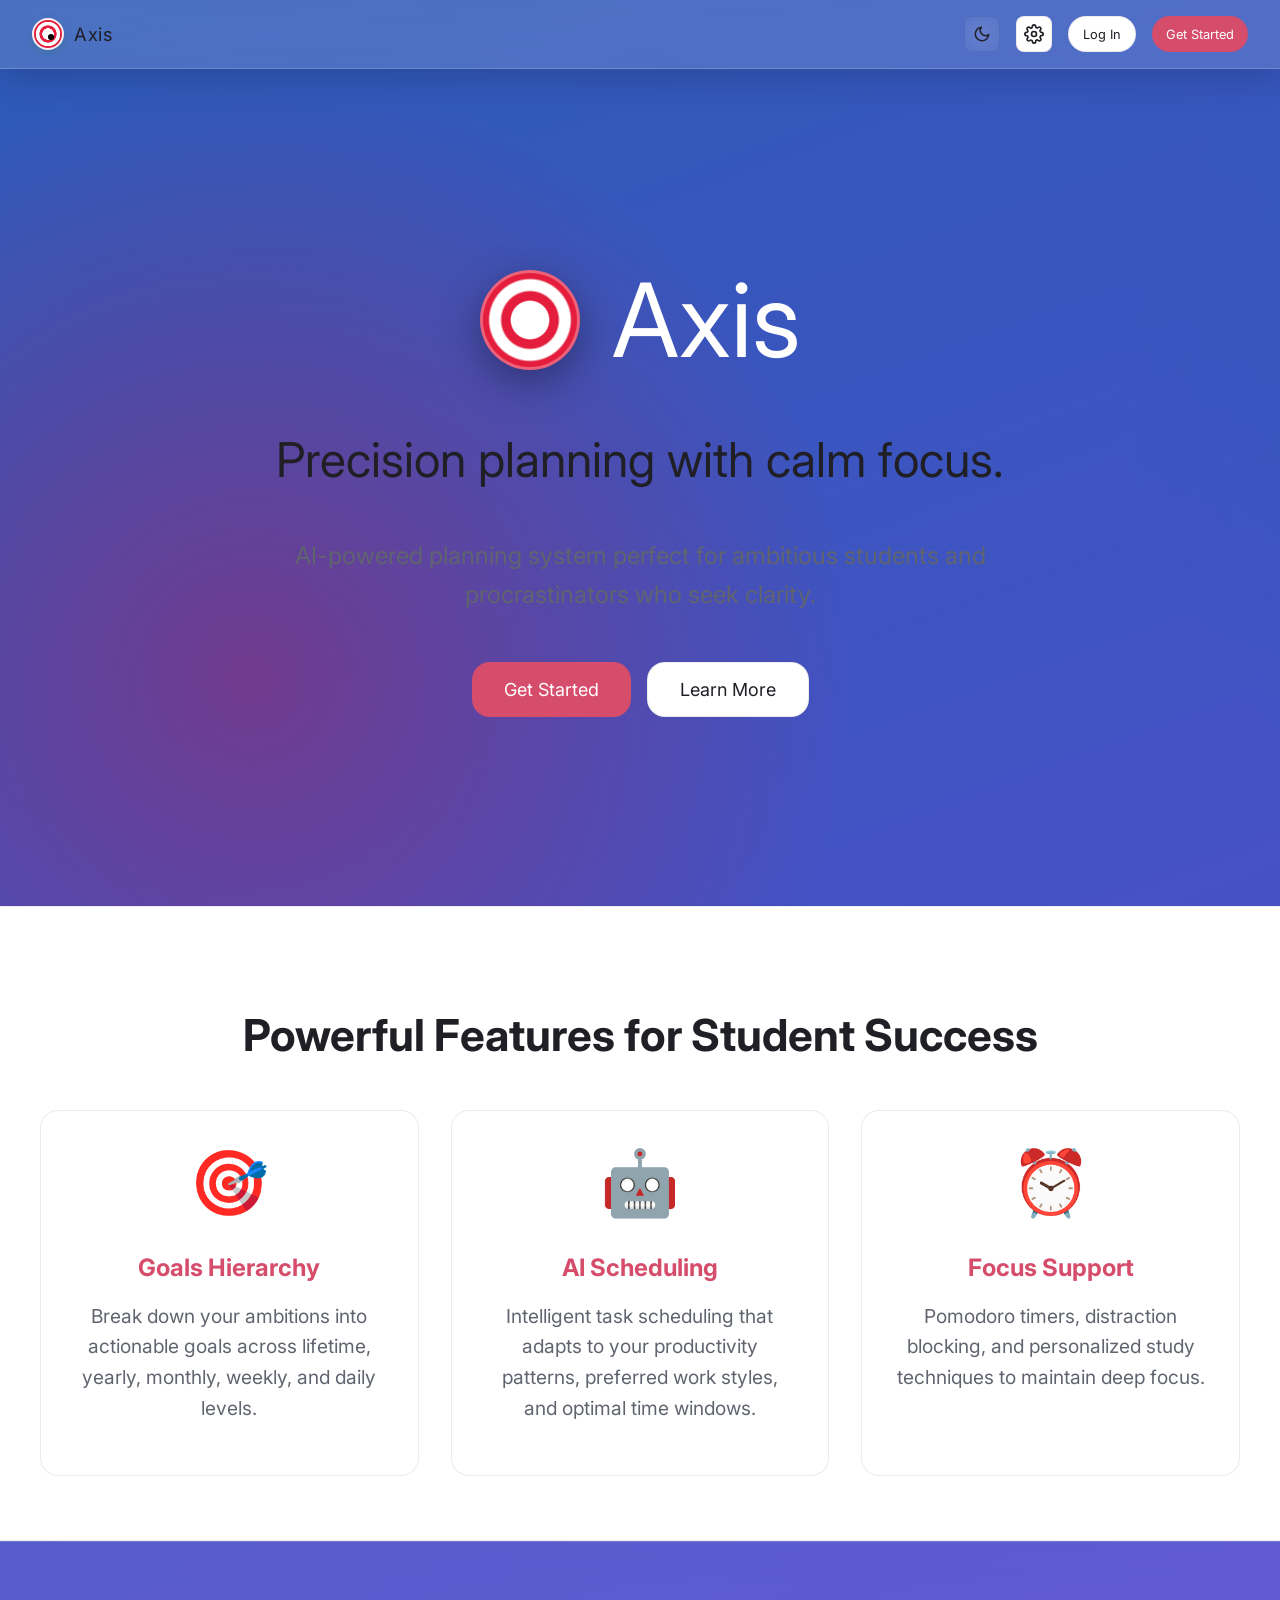
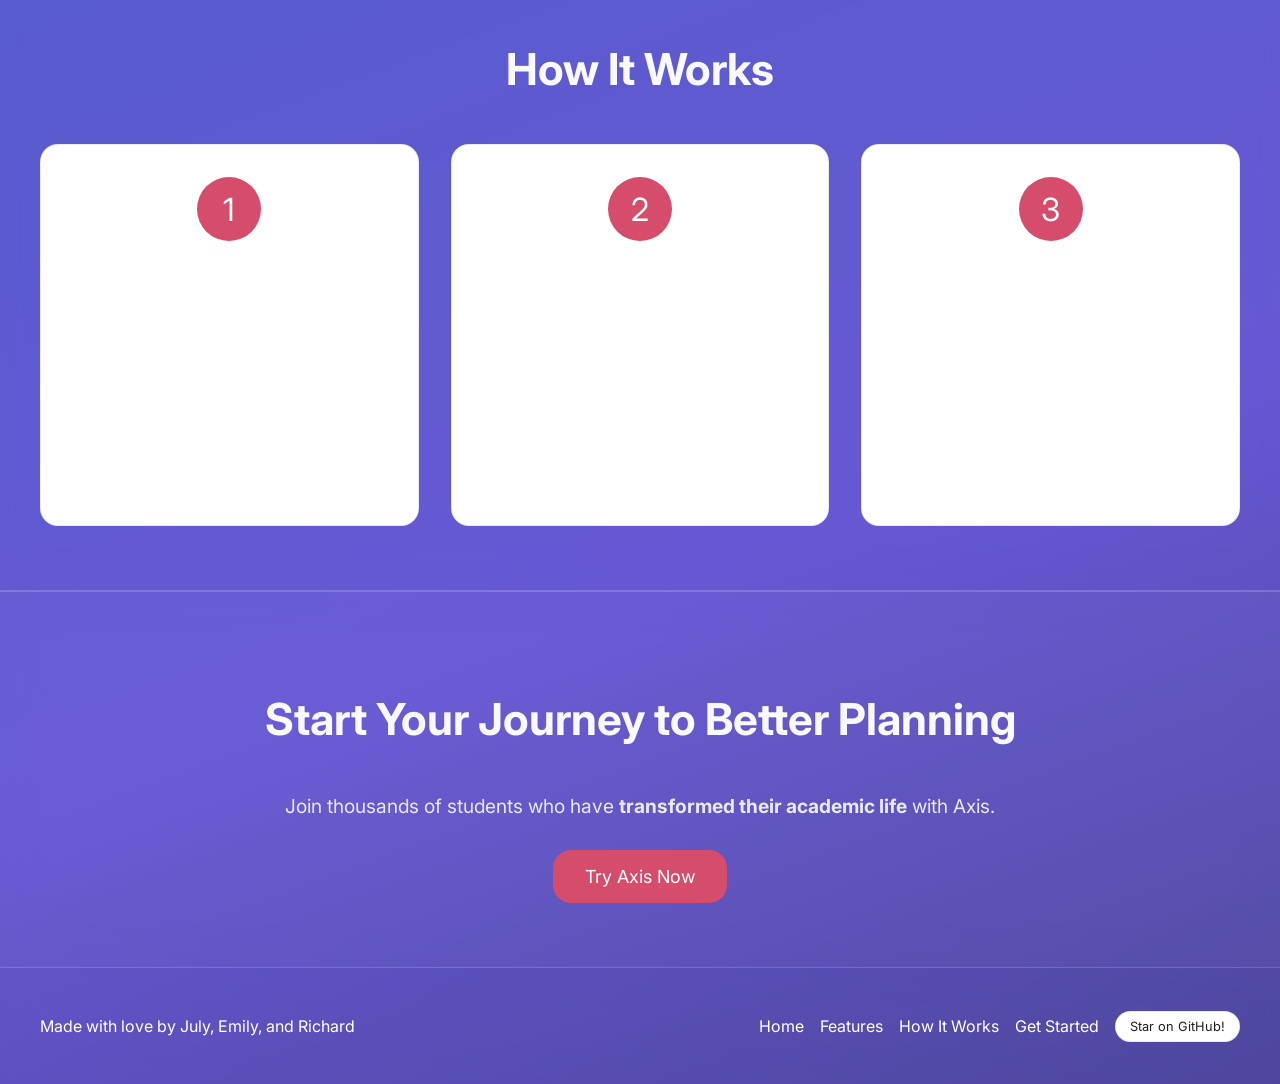
==== commit d9dcde05: "feat: fix auth forms, support name login, lock onboarding name" ====
--- a/index.html
+++ b/index.html
@@ -19,7 +19,7 @@
   <link rel="manifest" href="manifest.json" />
   <link rel="preconnect" href="https://fonts.googleapis.com">
   <link rel="preconnect" href="https://fonts.gstatic.com" crossorigin>
-  <link href="https://fonts.googleapis.com/css2?family=Inter:wght@400;500;600&family=Playfair+Display:wght@400;500;600;700&display=swap" rel="stylesheet">
+  <link href="https://fonts.googleapis.com/css2?family=Inter:wght@400;500;600;700&display=swap" rel="stylesheet">
   <title>Axis - AI Student Planner</title>
   <link rel="stylesheet" href="style.css" />
 </head>
@@ -53,7 +53,7 @@
         </nav>
       </header>
 
-      <main class="landing-main">
+      <main class="landing-main" id="main-content">
         <section class="hero-section" id="hero">
           <div class="hero-content">
             <div class="hero-logo">
@@ -182,8 +182,8 @@
         <div id="loginForm" class="auth-form active">
           <form id="loginFormElement">
             <div class="form-group">
-              <label for="loginEmail">Email</label>
-              <input type="email" id="loginEmail" required autocomplete="email" />
+              <label for="loginIdentifier">Name, username, or email</label>
+              <input type="text" id="loginIdentifier" required autocomplete="username" placeholder="Enter name, username, or email" />
             </div>
             <div class="form-group">
               <label for="loginPassword">Password</label>
@@ -213,12 +213,17 @@
         <div id="signupForm" class="auth-form">
           <form id="signupFormElement">
             <div class="form-group">
-              <label for="signupName">Name</label>
-              <input type="text" id="signupName" required autocomplete="name" />
+              <label for="signupName">Full Name</label>
+              <input type="text" id="signupName" required autocomplete="name" placeholder="Your full name" />
+            </div>
+            <div class="form-group">
+              <label for="signupUsername">Username</label>
+              <input type="text" id="signupUsername" required autocomplete="username" placeholder="Choose a username" pattern="[a-zA-Z0-9_]+" minlength="3" maxlength="30" />
+              <small class="form-hint">Letters, numbers, and underscores only</small>
             </div>
             <div class="form-group">
               <label for="signupEmail">Email</label>
-              <input type="email" id="signupEmail" required autocomplete="email" />
+              <input type="email" id="signupEmail" required autocomplete="email" placeholder="your@email.com" />
             </div>
             <div class="form-group">
               <label for="signupPassword">Password</label>
@@ -248,6 +253,9 @@
     </div>
   </div>
 
+  <script type="module" src="js/modules/service-worker-register.js"></script>
+  <script type="module" src="js/modules/offline-ui.js"></script>
+  <script type="module" src="js/modules/keyboard-nav.js"></script>
   <script src="script.js"></script>
 </body>
 </html>
--- a/style.css
+++ b/style.css
@@ -1,68 +1,4 @@
-/* Neue Montreal Font Faces */
-@font-face {
-  font-family: 'Neue Montreal';
-  src: url('fonts/NeueMontreal-Light.otf') format('opentype');
-  font-weight: 300;
-  font-style: normal;
-  font-display: swap;
-}
-
-@font-face {
-  font-family: 'Neue Montreal';
-  src: url('fonts/NeueMontreal-LightItalic.otf') format('opentype');
-  font-weight: 300;
-  font-style: italic;
-  font-display: swap;
-}
-
-@font-face {
-  font-family: 'Neue Montreal';
-  src: url('fonts/NeueMontreal-Regular.otf') format('opentype');
-  font-weight: 400;
-  font-style: normal;
-  font-display: swap;
-}
-
-@font-face {
-  font-family: 'Neue Montreal';
-  src: url('fonts/NeueMontreal-Italic.otf') format('opentype');
-  font-weight: 400;
-  font-style: italic;
-  font-display: swap;
-}
-
-@font-face {
-  font-family: 'Neue Montreal';
-  src: url('fonts/NeueMontreal-Medium.otf') format('opentype');
-  font-weight: 500;
-  font-style: normal;
-  font-display: swap;
-}
-
-@font-face {
-  font-family: 'Neue Montreal';
-  src: url('fonts/NeueMontreal-MediumItalic.otf') format('opentype');
-  font-weight: 500;
-  font-style: italic;
-  font-display: swap;
-}
-
-@font-face {
-  font-family: 'Neue Montreal';
-  src: url('fonts/NeueMontreal-Bold.otf') format('opentype');
-  font-weight: 700;
-  font-style: normal;
-  font-display: swap;
-}
-
-@font-face {
-  font-family: 'Neue Montreal';
-  src: url('fonts/NeueMontreal-BoldItalic.otf') format('opentype');
-  font-weight: 700;
-  font-style: italic;
-  font-display: swap;
-}
-
+/* Light mode */
 :root {
   --bg: #ffffff;
   --bg-alt: #f6f6f8;
@@ -71,11 +7,11 @@
   --text-muted: #60646f;
   --text-primary: var(--text-main);
   --text-secondary: var(--text-muted);
-  --font-sans: "Neue Montreal", "Inter", system-ui, -apple-system, BlinkMacSystemFont, "SF Pro Text", "Segoe UI", sans-serif;
-  --font-serif: "Neue Montreal", "Playfair Display", ui-serif, Georgia, "Times New Roman", serif;
-  --accent-green: #c8103c; /* primary red */
-  --accent-green-soft: #f3e5ea; /* soft red tint */
-  --accent-green-dark: #a10d32;
+  --font-sans: "Inter", system-ui, -apple-system, BlinkMacSystemFont, "SF Pro Text", "Segoe UI", sans-serif;
+  --font-serif: "Inter", system-ui, -apple-system, BlinkMacSystemFont, "SF Pro Text", "Segoe UI", sans-serif;
+  --accent-green: #d64d6b; /* primary red - lightened */
+  --accent-green-soft: #f8eef2; /* soft red tint - lightened */
+  --accent-green-dark: #c23d5a;
   --accent-red: #c8103c;
   --accent-red-soft: #f3e5ea;
   --accent-red-dark: var(--accent-green-dark);
@@ -86,35 +22,28 @@
   --radius-md: 12px;
   --radius-sm: 10px;
   --radius-pill: 999px;
-  --shadow-soft: 0 4px 12px rgba(0, 0, 0, 0.08);
-
-  /* Crystalline design system */
-  --crystal-bg: rgba(255, 255, 255, 0.72);
-  --crystal-bg-strong: rgba(255, 255, 255, 0.88);
-  --crystal-border: rgba(255, 255, 255, 0.5);
-  --crystal-shadow: 0 8px 32px rgba(31, 38, 135, 0.12);
+  /* No shadows - clean minimal design */
+  --shadow-soft: none;
+  --shadow-ambient: none;
+  --shadow-elevated: none;
+  --shadow-floating: none;
+
+  /* Crystalline design system - minimal */
+  --crystal-bg: rgba(255, 255, 255, 1);
+  --crystal-bg-strong: rgba(255, 255, 255, 1);
+  --crystal-border: rgba(0, 0, 0, 0.08);
+  --crystal-shadow: none;
   --crystal-blur: blur(20px);
   --crystal-blur-light: blur(12px);
-  --iridescent: linear-gradient(
-    135deg,
-    rgba(255, 182, 193, 0.15),
-    rgba(173, 216, 230, 0.15),
-    rgba(216, 191, 216, 0.15)
-  );
-  --shadow-ambient: 0 4px 24px -4px rgba(0, 0, 0, 0.06);
-  --shadow-elevated: 0 12px 40px -8px rgba(0, 0, 0, 0.15);
-  --shadow-floating: 0 20px 60px -12px rgba(0, 0, 0, 0.18);
-
-  /* Motion */
-  --ease-smooth: cubic-bezier(0.25, 0.46, 0.45, 0.94);
-  --ease-bounce: cubic-bezier(0.34, 1.56, 0.64, 1);
-  --transition-fast: 0.18s var(--ease-smooth);
+  --iridescent: none;
+
+  /* Motion - smooth consistent transitions */
+  --ease-smooth: cubic-bezier(0.4, 0, 0.2, 1);
+  --transition-fast: 0.2s var(--ease-smooth);
   --transition-normal: 0.25s var(--ease-smooth);
 
-  /* App backdrop */
-  --page-bg: radial-gradient(1200px circle at 12% 0%, rgba(200, 16, 60, 0.12), transparent 52%),
-    radial-gradient(900px circle at 88% 20%, rgba(45, 90, 184, 0.12), transparent 48%),
-    linear-gradient(180deg, #fbfbfd 0%, #f1f4f9 100%);
+  /* App backdrop - solid color only */
+  --page-bg: #fbfbfd;
   --surface-inset: rgba(255, 255, 255, 0.72);
   --surface-inset-strong: rgba(255, 255, 255, 0.9);
   --focus-ring: 0 0 0 4px rgba(200, 16, 60, 0.18);
@@ -138,28 +67,24 @@
   --border-subtle: rgba(255, 255, 255, 0.14);
   --text-main: rgba(255, 255, 255, 0.92);
   --text-muted: rgba(255, 255, 255, 0.64);
-  --accent-green-dark: #ff6b86;
-  --accent-red-dark: #ff6b86;
-  --accent-green-soft: rgba(200, 16, 60, 0.18);
-  --accent-red-soft: rgba(200, 16, 60, 0.18);
+  --accent-green-dark: #ff8ba3;
+  --accent-red-dark: #ff8ba3;
+  --accent-green-soft: rgba(214, 77, 107, 0.2);
+  --accent-red-soft: rgba(214, 77, 107, 0.2);
   --accent-gold: rgba(156, 163, 175, 0.9);
   --accent-gold-soft: rgba(156, 163, 175, 0.14);
-  --shadow-soft: 0 8px 28px rgba(0, 0, 0, 0.35);
-
-  --crystal-bg: rgba(17, 25, 40, 0.62);
-  --crystal-bg-strong: rgba(17, 25, 40, 0.82);
+  --shadow-soft: none;
+  --shadow-ambient: none;
+  --shadow-elevated: none;
+  --shadow-floating: none;
+
+  --crystal-bg: rgba(17, 25, 40, 1);
+  --crystal-bg-strong: rgba(17, 25, 40, 1);
   --crystal-border: rgba(255, 255, 255, 0.12);
-  --crystal-shadow: 0 10px 36px rgba(0, 0, 0, 0.55);
-  --iridescent: linear-gradient(
-    135deg,
-    rgba(255, 182, 193, 0.12),
-    rgba(173, 216, 230, 0.1),
-    rgba(216, 191, 216, 0.1)
-  );
-
-  --page-bg: radial-gradient(1200px circle at 12% 0%, rgba(200, 16, 60, 0.22), transparent 55%),
-    radial-gradient(900px circle at 88% 20%, rgba(45, 90, 184, 0.18), transparent 50%),
-    linear-gradient(180deg, #070a12 0%, #0b1020 100%);
+  --crystal-shadow: none;
+  --iridescent: none;
+
+  --page-bg: #0b1020;
   --surface-inset: rgba(17, 25, 40, 0.66);
   --surface-inset-strong: rgba(17, 25, 40, 0.86);
   --focus-ring: 0 0 0 4px rgba(200, 16, 60, 0.24);
@@ -200,6 +125,9 @@
   background: var(--page-bg);
   color: var(--text-main);
   scroll-behavior: smooth;
+  font-feature-settings: "kern" 1, "liga" 1;
+  -webkit-font-smoothing: antialiased;
+  -moz-osx-font-smoothing: grayscale;
 }
 
 /* Authentication Screen */
@@ -219,13 +147,11 @@
 
 .auth-container {
   background: var(--crystal-bg-strong);
-  background-image: var(--iridescent);
   border: 1px solid var(--crystal-border);
   border-radius: 24px;
   padding: 40px;
   width: 100%;
   max-width: 420px;
-  box-shadow: var(--shadow-floating);
   backdrop-filter: var(--crystal-blur);
   -webkit-backdrop-filter: var(--crystal-blur);
 }
@@ -245,7 +171,7 @@
   margin: 8px 0 0;
   font-size: 0.9rem;
   color: var(--text-muted);
-  font-weight: 500;
+  font-weight: 400;
 }
 
 .auth-tabs {
@@ -262,7 +188,7 @@
   background: transparent;
   color: var(--text-muted);
   font-size: 0.9rem;
-  font-weight: 500;
+  font-weight: 400;
   cursor: pointer;
   border-bottom: 2px solid transparent;
   transition: all 0.2s ease;
@@ -289,7 +215,7 @@
   display: block;
   margin-bottom: 6px;
   font-size: 0.85rem;
-  font-weight: 500;
+  font-weight: 400;
   color: var(--text-main);
 }
 
@@ -319,9 +245,9 @@
 }
 
 .form-group input:focus {
-  outline: none;
+  outline: 2px solid var(--accent-green);
+  outline-offset: 2px;
   border-color: var(--accent-green);
-  box-shadow: var(--focus-ring);
 }
 
 .form-group select:focus,
@@ -371,7 +297,7 @@
 
 .btn-google:hover {
   background: var(--crystal-bg-strong);
-  border-color: rgba(148, 163, 184, 0.6);
+  opacity: 0.9;
 }
 
 .auth-divider {
@@ -408,7 +334,7 @@
 .auth-switch-text a {
   color: var(--accent-red);
   text-decoration: none;
-  font-weight: 500;
+  font-weight: 400;
 }
 
 .auth-switch-text a:hover {
@@ -441,7 +367,7 @@
   cursor: pointer;
   padding: 8px 12px;
   border-radius: 8px;
-  transition: all 0.2s ease;
+  transition: background-color var(--transition-fast), color var(--transition-fast), opacity var(--transition-fast);
   display: flex;
   align-items: center;
   gap: 4px;
@@ -450,6 +376,7 @@
 .btn-back-home:hover {
   background: var(--hover-overlay);
   color: var(--text-main);
+  opacity: 0.9;
 }
 
 .auth-container {
@@ -501,26 +428,22 @@
   height: 36px;
   border: 1px solid var(--crystal-border);
   background: var(--crystal-bg);
-  background-image: var(--iridescent);
   border-radius: 8px;
   cursor: pointer;
   display: flex;
   align-items: center;
   justify-content: center;
   color: var(--text-main);
-  box-shadow: var(--shadow-ambient);
   backdrop-filter: var(--crystal-blur-light);
   -webkit-backdrop-filter: var(--crystal-blur-light);
-  transition: transform var(--transition-fast), box-shadow var(--transition-fast), background var(--transition-fast),
-    border-color var(--transition-fast);
+  transition: background-color var(--transition-fast), opacity var(--transition-fast), border-color var(--transition-fast);
   font-size: 1.2rem;
   line-height: 1;
 }
 
 .btn-icon:hover {
   background: var(--crystal-bg-strong);
-  transform: translateY(-1px);
-  box-shadow: var(--shadow-elevated);
+  opacity: 0.9;
 }
 
 .theme-toggle svg {
@@ -568,7 +491,6 @@
 .settings-content {
   position: relative;
   background: var(--crystal-bg-strong);
-  background-image: var(--iridescent);
   border-left: 1px solid var(--crystal-border);
   width: 100%;
   max-width: 600px;
@@ -607,7 +529,7 @@
   background: transparent;
   color: var(--text-muted);
   font-size: 0.9rem;
-  font-weight: 500;
+  font-weight: 400;
   cursor: pointer;
   border-bottom: 2px solid transparent;
   transition: all 0.2s ease;
@@ -670,7 +592,6 @@
 .modal-content {
   position: relative;
   background: var(--crystal-bg-strong);
-  background-image: var(--iridescent);
   border: 1px solid var(--crystal-border);
   border-radius: 20px;
   padding: 32px;
@@ -678,7 +599,6 @@
   max-width: 500px;
   max-height: 90vh;
   overflow-y: auto;
-  box-shadow: var(--shadow-floating);
   backdrop-filter: var(--crystal-blur);
   -webkit-backdrop-filter: var(--crystal-blur);
 }
@@ -1155,7 +1075,7 @@
 .goals-hierarchy-level h4 {
   margin: 0 0 12px;
   font-size: 1rem;
-  font-weight: 600;
+  font-weight: 400;
   color: var(--text-main);
 }
 
@@ -1277,9 +1197,7 @@
   justify-content: space-between;
   padding: 14px 32px;
   background: var(--crystal-bg);
-  background-image: var(--iridescent);
   border-bottom: 1px solid var(--crystal-border);
-  box-shadow: var(--shadow-ambient);
   backdrop-filter: var(--crystal-blur-light);
   -webkit-backdrop-filter: var(--crystal-blur-light);
   position: sticky;
@@ -1319,12 +1237,12 @@
   height: 6px;
   background: #000000;
   border-radius: 50%;
-  transform: translate(-50%, -50%);
+  
   box-shadow: none;
 }
 
 .logo-text {
-  font-weight: 650;
+  font-weight: 400;
   letter-spacing: 0.04em;
   font-size: 1.15rem;
   color: var(--text-main);
@@ -1341,7 +1259,7 @@
 }
 
 .logo-text-dashboard {
-  font-weight: 500;
+  font-weight: 400;
   letter-spacing: 0.02em;
   font-size: 1.15rem;
   color: var(--text-muted);
@@ -1358,36 +1276,43 @@
   flex: 1;
   display: grid;
   grid-template-columns: minmax(280px, 360px) minmax(0, 2fr);
+  grid-template-rows: minmax(0, 1fr);
   gap: 20px;
   padding: 18px 22px 26px;
+  min-height: 0;
 }
 
 .sidebar {
   display: flex;
   flex-direction: column;
   gap: 16px;
+  min-height: 0;
+}
+
+.main-column {
+  display: flex;
+  flex-direction: column;
+  gap: 16px;
+  min-height: 0;
+}
+
+.sidebar .panel,
+.main-column .panel,
+.main-column .calendar-section {
+  min-height: 0;
 }
 
 
 .panel {
   background: var(--crystal-bg);
-  background-image: var(--iridescent);
   border-radius: var(--radius-lg);
   border: 1px solid var(--crystal-border);
-  box-shadow: var(--shadow-ambient), var(--crystal-shadow);
   padding: 16px 16px 14px;
   display: flex;
   flex-direction: column;
   position: relative;
   overflow: hidden;
-  backdrop-filter: var(--crystal-blur);
-  -webkit-backdrop-filter: var(--crystal-blur);
-  transition: transform var(--transition-fast), box-shadow var(--transition-fast), border-color var(--transition-fast);
-}
-
-.panel:hover {
-  transform: translateY(-1px);
-  box-shadow: var(--shadow-elevated), var(--crystal-shadow);
+  transition: border-color var(--transition-normal);
 }
 
 .panel-header {
@@ -1432,52 +1357,57 @@
   padding: 10px 14px;
   border-radius: 10px;
   font-size: 0.8rem;
-  font-weight: 600;
+  font-weight: 400;
   cursor: pointer;
-  transition: all 0.2s ease;
+  transition: opacity var(--transition-normal);
   margin-bottom: 12px;
   display: flex;
   align-items: center;
   justify-content: center;
   gap: 6px;
-  box-shadow: var(--shadow-soft);
   border: 1px solid var(--accent-green-dark);
 }
 
 .btn-add-goal:hover {
-  background: var(--accent-green-dark);
-  transform: translateY(-2px);
-  box-shadow: 0 6px 16px rgba(34, 197, 94, 0.3);
+  opacity: 0.85;
 }
 
 .btn-add-goal:active {
-  transform: translateY(0);
-  box-shadow: 0 2px 8px rgba(129, 140, 248, 0.2);
+  opacity: 0.75;
 }
 
 .btn-add-goal-icon {
   font-size: 1.1rem;
-  font-weight: 700;
+  font-weight: 400;
   line-height: 1;
 }
 
 .panel-tasks {
+  flex: 1 1 0;
   min-height: 280px;
 }
 
 .panel-habits {
-  min-height: 200px;
+  flex: 1 1 0;
+  min-height: 220px;
 }
 
 .habits-content {
   padding: 0 4px;
+  display: flex;
+  flex-direction: column;
+  gap: 10px;
+  flex: 1 1 auto;
+  min-height: 0;
 }
 
 .habits-list {
   display: flex;
   flex-direction: column;
   gap: 6px;
-  max-height: 400px;
+  flex: 1 1 auto;
+  min-height: 0;
+  max-height: none;
   overflow-y: auto;
 }
 
@@ -1498,7 +1428,7 @@
 }
 
 .habit-name {
-  font-weight: 500;
+  font-weight: 400;
   flex: 1;
 }
 
@@ -1518,7 +1448,7 @@
   padding: 0 4px;
   border-radius: 4px;
   transition: background-color 0.15s ease;
-  font-weight: 700;
+  font-weight: 400;
 }
 
 .habit-delete-btn:hover {
@@ -1550,7 +1480,7 @@
 
 .goals-level-header {
   font-size: 0.7rem;
-  font-weight: 600;
+  font-weight: 400;
   color: var(--text-muted);
   text-transform: uppercase;
   letter-spacing: 0.5px;
@@ -1591,7 +1521,7 @@
 }
 
 .goal-name {
-  font-weight: 500;
+  font-weight: 400;
   color: var(--text-main);
 }
 
@@ -1613,7 +1543,7 @@
   padding: 0 4px;
   border-radius: 4px;
   transition: background-color 0.15s ease;
-  font-weight: 700;
+  font-weight: 400;
 }
 
 .goal-delete-btn:hover {
@@ -1626,7 +1556,9 @@
   position: relative;
   z-index: 1;
   margin-top: 4px;
-  max-height: 280px;
+  flex: 1 1 auto;
+  min-height: 0;
+  max-height: none;
   overflow: auto;
   padding-right: 2px;
 }
@@ -1638,34 +1570,16 @@
   padding: 10px 10px;
   margin-bottom: 8px;
   border-radius: var(--radius-md);
-  background: var(--crystal-bg-strong);
-  background-image: var(--iridescent);
+  background: var(--crystal-bg);
   border: 1px solid var(--crystal-border);
   position: relative;
   overflow: hidden;
   cursor: pointer;
-  transition: transform var(--transition-fast), box-shadow var(--transition-fast), background 0.2s ease-out;
-  backdrop-filter: var(--crystal-blur-light);
-  -webkit-backdrop-filter: var(--crystal-blur-light);
-}
-
-.task-item::before {
-  content: "";
-  position: absolute;
-  inset: 0;
-  opacity: 0;
-  background: var(--accent-green-soft);
-  transition: opacity 0.2s ease-out;
-  pointer-events: none;
+  transition: border-color var(--transition-normal);
 }
 
 .task-item:hover {
-  transform: translateY(-1px);
-  box-shadow: var(--shadow-elevated);
-}
-
-.task-item:hover::before {
-  opacity: 1;
+  border-color: rgba(200, 16, 60, 0.2);
 }
 
 .task-checkbox {
@@ -1683,7 +1597,8 @@
   justify-content: center;
   cursor: pointer;
   background: var(--surface-inset-strong);
-  transition: background 0.18s ease-out, border-color 0.18s ease-out, transform 0.12s ease-out;
+  transition: background-color var(--transition-fast), border-color var(--transition-fast);
+  will-change: background-color, border-color;
 }
 
 .checkbox-fancy-inner {
@@ -1691,29 +1606,28 @@
   height: 10px;
   border-radius: 50%;
   background: transparent;
-  transition: transform 0.22s cubic-bezier(0.17, 0.67, 0.45, 1.3), background 0.15s ease-out;
+  transition: background-color var(--transition-fast), opacity var(--transition-fast);
 }
 
 .checkbox-fancy.completed {
   border-color: var(--accent-green);
   background: var(--accent-green);
-  transform: scale(1.02);
 }
 
 .checkbox-fancy.completed .checkbox-fancy-inner {
   background: #ecfdf3;
-  transform: scale(1.4);
+  opacity: 1;
 }
 
 @keyframes complete-pop {
   0% {
-    transform: scale(0.9);
+    
   }
   40% {
-    transform: scale(1.15);
+    
   }
   100% {
-    transform: scale(1);
+    
   }
 }
 
@@ -1764,19 +1678,13 @@
   background: var(--accent-green-soft);
   color: var(--accent-green-dark);
   cursor: pointer;
-  transition: background 0.16s ease-out, transform 0.1s ease-out, box-shadow 0.16s ease-out;
+  transition: background-color var(--transition-fast), color var(--transition-fast);
+  will-change: background-color;
 }
 
 .task-edit-btn:hover {
   background: var(--accent-green);
   color: white;
-  box-shadow: var(--shadow-soft);
-  transform: translateY(-0.5px);
-}
-
-.task-edit-btn:active {
-  transform: translateY(0.5px);
-  box-shadow: none;
 }
 
 .task-delete-btn {
@@ -1787,30 +1695,24 @@
   background: rgba(239, 68, 68, 0.12);
   color: #dc2626;
   cursor: pointer;
-  transition: background 0.16s ease-out, transform 0.1s ease-out, box-shadow 0.16s ease-out;
-  font-weight: 500;
+  transition: background-color var(--transition-fast);
+  font-weight: 400;
   line-height: 1;
   display: inline-flex;
   align-items: center;
   justify-content: center;
+  will-change: background-color;
 }
 
 .task-delete-btn:hover {
   background: rgba(239, 68, 68, 0.22);
-  box-shadow: 0 4px 10px rgba(239, 68, 68, 0.4);
-  transform: translateY(-0.5px);
-}
-
-.task-delete-btn:active {
-  transform: translateY(0.5px);
-  box-shadow: none;
 }
 
 .priority-pill {
   padding: 1px 8px;
   border-radius: 999px;
   font-size: 0.68rem;
-  font-weight: 500;
+  font-weight: 400;
 }
 
 .priority-urgent-important {
@@ -1835,7 +1737,7 @@
   padding: 2px 6px;
   border-radius: 4px;
   font-size: 0.65rem;
-  font-weight: 600;
+  font-weight: 400;
   margin-left: 6px;
   text-transform: uppercase;
   letter-spacing: 0.3px;
@@ -1879,6 +1781,12 @@
 
 .panel-chat {
   max-height: 380px;
+}
+
+.panel-chat.panel-chat-main {
+  max-height: none;
+  flex: 1 1 0;
+  min-height: 360px;
 }
 
 .chat-window {
@@ -1892,6 +1800,11 @@
   padding-right: 4px;
 }
 
+.panel-chat.panel-chat-main .chat-window {
+  min-height: 0;
+  max-height: none;
+}
+
 .chat-message {
   max-width: 90%;
   padding: 8px 10px;
@@ -1937,7 +1850,6 @@
 
 .chat-input-row input:focus {
   border-color: var(--accent-green);
-  box-shadow: var(--focus-ring);
   background: var(--surface-inset-strong);
 }
 
@@ -1980,7 +1892,6 @@
   background: var(--bg);
   border-radius: var(--radius-lg);
   border: 1px solid var(--border-subtle);
-  box-shadow: 0 24px 60px rgba(0, 0, 0, 0.3);
   padding: 24px 28px;
   position: relative;
   overflow: hidden;
@@ -2009,8 +1920,7 @@
   background: var(--accent-green);
   border-color: transparent;
   color: white;
-  font-weight: 600;
-  box-shadow: var(--shadow-soft);
+  font-weight: 400;
 }
 
 .wizard-step {
@@ -2027,11 +1937,11 @@
 @keyframes fade-slide-in {
   from {
     opacity: 0;
-    transform: translateY(6px);
+    
   }
   to {
     opacity: 1;
-    transform: translateY(0);
+    
   }
 }
 
@@ -2057,7 +1967,6 @@
   border: 1px dashed var(--border-subtle);
   padding: 8px 10px 10px;
   background: var(--crystal-bg);
-  background-image: var(--iridescent);
   backdrop-filter: var(--crystal-blur-light);
   -webkit-backdrop-filter: var(--crystal-blur-light);
 }
@@ -2065,7 +1974,7 @@
 legend {
   padding: 0 6px;
   font-size: 0.85rem;
-  font-weight: 600;
+  font-weight: 400;
   color: var(--text-muted);
 }
 
@@ -2089,16 +1998,15 @@
   color: var(--text-main);
   outline: none;
   transition: border-color var(--transition-fast), box-shadow var(--transition-fast),
-    background 0.15s ease-out, transform 0.1s ease-out;
+    background 0.15s ease-out
 }
 
 label input:focus,
 label select:focus,
 textarea:focus {
   border-color: var(--accent-green);
-  box-shadow: var(--focus-ring);
   background: var(--surface-inset-strong);
-  transform: translateY(-0.5px);
+  
 }
 
 textarea {
@@ -2126,7 +2034,6 @@
 
 .weekly-day {
   background: var(--crystal-bg);
-  background-image: var(--iridescent);
   border-radius: 12px;
   padding: 10px 12px;
   border: 1px solid var(--crystal-border);
@@ -2137,7 +2044,7 @@
 }
 
 .weekly-day-header {
-  font-weight: 600;
+  font-weight: 400;
   margin-bottom: 8px;
   font-size: 0.85rem;
 }
@@ -2180,7 +2087,6 @@
 
 .commitment-row input:focus {
   border-color: var(--accent-green);
-  box-shadow: var(--focus-ring);
 }
 
 .commitment-row-actions {
@@ -2209,7 +2115,6 @@
 .btn-add-commitment {
   border: 1px dashed var(--crystal-border);
   background: var(--crystal-bg);
-  background-image: var(--iridescent);
   color: var(--text-main);
   border-radius: 8px;
   padding: 8px 12px;
@@ -2217,12 +2122,12 @@
   cursor: pointer;
   transition: background 0.15s ease-out, border-color 0.15s ease-out;
   width: 100%;
-  font-weight: 500;
+  font-weight: 400;
 }
 
 .btn-add-commitment:hover {
   background: var(--crystal-bg-strong);
-  border-color: rgba(200, 16, 60, 0.35);
+  opacity: 0.9;
 }
 
 .weekend-grid {
@@ -2233,7 +2138,6 @@
 
 .weekend-day {
   background: var(--crystal-bg);
-  background-image: var(--iridescent);
   border-radius: 12px;
   padding: 10px 12px;
   border: 1px solid var(--crystal-border);
@@ -2261,20 +2165,18 @@
   border-radius: 999px;
   border: 1px solid var(--crystal-border);
   background: var(--crystal-bg);
-  background-image: var(--iridescent);
   padding: 4px 10px;
   font-size: 0.78rem;
   cursor: pointer;
   transition: background var(--transition-fast), border-color var(--transition-fast),
-    box-shadow var(--transition-fast), transform 0.12s ease-out;
+    box-shadow var(--transition-fast)
 }
 
 .button-group button.selected {
   background: var(--accent-green);
   border-color: transparent;
   color: white;
-  box-shadow: var(--shadow-soft);
-  transform: translateY(-0.5px);
+  
 }
 
 .conditional-row.hidden {
@@ -2302,58 +2204,39 @@
   align-items: center;
   justify-content: center;
   gap: 4px;
-  transition: background var(--transition-fast), border-color var(--transition-fast), box-shadow var(--transition-fast),
-    transform var(--transition-fast);
+  transition: opacity var(--transition-normal);
+  font-family: var(--font-sans);
+  font-weight: 400;
 }
 
 .btn-primary {
-  background: linear-gradient(135deg, #d3133a, #b30f33);
+  background: var(--accent-green);
   color: white;
-  box-shadow: var(--shadow-soft);
 }
 
 .btn-secondary {
   background: var(--accent-gold-soft);
   color: var(--text-main);
-  box-shadow: var(--shadow-soft);
   border: 1px solid var(--crystal-border);
 }
 
 .btn-success {
-  background: linear-gradient(135deg, #e11d48, #c8103c);
+  background: var(--accent-green);
   color: white;
-  box-shadow: var(--shadow-soft);
 }
 
 .btn-ghost {
   background: var(--crystal-bg);
-  background-image: var(--iridescent);
   color: var(--text-main);
   border: 1px solid var(--crystal-border);
-  backdrop-filter: var(--crystal-blur-light);
-  -webkit-backdrop-filter: var(--crystal-blur-light);
 }
 
 .btn:hover {
-  transform: translateY(-1px);
-  box-shadow: var(--shadow-elevated);
-}
-
-.btn-primary:hover {
-  background: linear-gradient(135deg, #c20e35, #a00d2c);
-}
-
-.btn-secondary:hover {
-  background: rgba(156, 163, 175, 0.25);
-}
-
-.btn-ghost:hover {
-  background: var(--crystal-bg-strong);
+  opacity: 0.85;
 }
 
 .btn:active {
-  transform: translateY(1px) scale(0.99);
-  box-shadow: none;
+  opacity: 0.75;
 }
 
 .btn:disabled {
@@ -2382,16 +2265,13 @@
   border: 1px solid var(--crystal-border);
   cursor: pointer;
   background: var(--crystal-bg);
-  background-image: var(--iridescent);
   font-size: 0.78rem;
   text-align: left;
-  transition: transform 0.12s ease-out, box-shadow var(--transition-fast), border-color var(--transition-fast);
+  transition: border-color var(--transition-fast), background-color var(--transition-fast);
 }
 
 .priority-buttons .priority.selected {
-  transform: translateY(-1px);
-  box-shadow: var(--shadow-elevated);
-  border-color: transparent;
+  border-color: var(--accent-green);
 }
 
 .priority.urgent-important {
@@ -2424,7 +2304,6 @@
 .tasks-summary {
   margin-top: 6px;
   background: var(--crystal-bg);
-  background-image: var(--iridescent);
   border-radius: 14px;
   border: 1px dashed var(--crystal-border);
   padding: 8px 10px;
@@ -2467,7 +2346,6 @@
   border: 1px dashed var(--crystal-border);
   padding: 8px 10px;
   background: var(--crystal-bg);
-  background-image: var(--iridescent);
   max-height: 220px;
   overflow-y: auto;
   font-size: 0.8rem;
@@ -2498,7 +2376,6 @@
 
 .calendar-section {
   background: var(--crystal-bg);
-  background-image: var(--iridescent);
   border-radius: var(--radius-lg);
   border: 1px solid var(--crystal-border);
   box-shadow: var(--shadow-ambient), var(--crystal-shadow);
@@ -2521,7 +2398,7 @@
 .calendar-title h2 {
   margin: 0;
   font-size: 1.4rem;
-  font-weight: 700;
+  font-weight: 400;
   color: var(--text-main);
 }
 
@@ -2569,7 +2446,6 @@
 .calendar-controls {
   display: inline-flex;
   background: var(--crystal-bg);
-  background-image: var(--iridescent);
   padding: 3px;
   border-radius: 999px;
   border: 1px solid var(--crystal-border);
@@ -2592,7 +2468,6 @@
 .btn-toggle-view.active {
   background: var(--accent-green);
   color: white;
-  box-shadow: var(--shadow-soft);
 }
 
 .calendar-container {
@@ -2607,10 +2482,8 @@
 
 .calendar-inner {
   background: var(--crystal-bg-strong);
-  background-image: var(--iridescent);
   border-radius: 16px;
   border: 1px solid var(--crystal-border);
-  box-shadow: var(--shadow-elevated);
   overflow: hidden;
   backdrop-filter: var(--crystal-blur);
   -webkit-backdrop-filter: var(--crystal-blur);
@@ -2641,7 +2514,7 @@
   border-bottom: 1px solid var(--grid-line);
   border-right: 1px solid var(--grid-line);
   text-align: center;
-  font-weight: 600;
+  font-weight: 400;
 }
 
 .calendar-header-cell:last-child {
@@ -2680,7 +2553,7 @@
 .calendar-header-cell-today {
   background: var(--accent-green) !important;
   color: white;
-  font-weight: 700;
+  font-weight: 400;
 }
 
 .calendar-current-time-line {
@@ -2718,8 +2591,7 @@
   flex-direction: column;
   justify-content: space-between;
   color: var(--text-main);
-  box-shadow: var(--shadow-ambient);
-  transition: transform 0.1s ease-out, box-shadow 0.1s ease-out, opacity 0.2s ease;
+  
   background: var(--surface-inset-strong); /* Default background, will be overridden by category */
   border: 1px solid var(--crystal-border);
   user-select: none;
@@ -2735,10 +2607,6 @@
   cursor: grab;
 }
 
-.calendar-task-block:hover {
-  transform: translateY(-1px);
-  box-shadow: var(--shadow-elevated);
-}
 
 .calendar-task-block-fixed {
   background: var(--surface-inset);
@@ -2819,7 +2687,7 @@
 .calendar-month-header {
   text-align: center;
   font-size: 1.2rem;
-  font-weight: 700;
+  font-weight: 400;
   padding: 12px 0;
   color: var(--text-primary);
   border-bottom: 1px solid var(--grid-line);
@@ -2855,7 +2723,7 @@
   z-index: 1;
 }
 
-.landing-page::before {
+/* .landing-page::before {
   content: "";
   position: absolute;
   inset: -40%;
@@ -2867,7 +2735,7 @@
   opacity: 0.5;
   filter: blur(1px);
   pointer-events: none;
-  transform: translate3d(0, 0, 0);
+  
   z-index: 0;
 }
 
@@ -2890,7 +2758,7 @@
   .landing-page::before {
     animation: landing-mesh 22s var(--ease-smooth) infinite alternate;
   }
-}
+} */
 
 @keyframes landing-bg-shift {
   from {
@@ -2901,14 +2769,14 @@
   }
 }
 
-@keyframes landing-mesh {
+/* @keyframes landing-mesh {
   from {
-    transform: translate3d(-1.5%, -1%, 0) rotate(-1deg);
+    
   }
   to {
-    transform: translate3d(1.5%, 1%, 0) rotate(1deg);
-  }
-}
+    
+  }
+} */ 
 
 .landing-header {
   display: flex;
@@ -2930,11 +2798,11 @@
 @keyframes slideDown {
   from {
     opacity: 0;
-    transform: translateY(-20px);
+    
   }
   to {
     opacity: 1;
-    transform: translateY(0);
+    
   }
 }
 
@@ -2950,39 +2818,28 @@
 
 .landing-page .logo-text,
 .landing-page .logo-text-link {
-  color: rgba(255, 255, 255, 0.92);
+  color: var(--text-main);
 }
 
 .landing-page .btn-ghost {
-  background: rgba(255, 255, 255, 0.12);
-  border-color: rgba(255, 255, 255, 0.22);
-  color: rgba(255, 255, 255, 0.92);
-  background-image: none;
+  background: var(--crystal-bg);
+  border-color: var(--crystal-border);
+  color: var(--text-main);
 }
 
 .landing-page .btn-ghost:hover {
-  background: rgba(255, 255, 255, 0.18);
-}
-
-:root[data-theme="dark"] .landing-page .btn-ghost {
-  background: rgba(17, 25, 40, 0.55);
-  border-color: rgba(255, 255, 255, 0.14);
+  background: var(--bg-alt);
+  opacity: 0.9;
 }
 
 .landing-page .theme-toggle {
-  background: rgba(255, 255, 255, 0.12);
-  border-color: rgba(255, 255, 255, 0.22);
-  color: rgba(255, 255, 255, 0.92);
-  background-image: none;
+  background: transparent;
+  border: 1px solid var(--crystal-border);
+  color: var(--text-main);
 }
 
 .landing-page .theme-toggle:hover {
-  background: rgba(255, 255, 255, 0.18);
-}
-
-:root[data-theme="dark"] .landing-page .theme-toggle {
-  background: rgba(17, 25, 40, 0.55);
-  border-color: rgba(255, 255, 255, 0.14);
+  background: var(--bg-alt);
 }
 
 .hero-section {
@@ -2997,8 +2854,9 @@
   position: relative;
 }
 
-.hero-section::before,
+/* .hero-section::before,
 .hero-section::after {
+  display: none;
   content: "";
   position: absolute;
   width: 260px;
@@ -3015,13 +2873,13 @@
 .hero-section::before {
   top: 18%;
   left: max(24px, 6vw);
-  transform: rotate(-8deg);
+  
 }
 
 .hero-section::after {
   bottom: 14%;
   right: max(24px, 7vw);
-  transform: rotate(10deg);
+  
 }
 
 @media (prefers-reduced-motion: no-preference) {
@@ -3031,81 +2889,79 @@
   .hero-section::after {
     animation: float-card-2 12s var(--ease-smooth) infinite;
   }
-}
-
-@keyframes float-card-1 {
+} */
+
+/* @keyframes float-card-1 {
   0%, 100% {
-    transform: translate3d(0, 0, 0) rotate(-8deg);
+    
   }
   50% {
-    transform: translate3d(0, -10px, 0) rotate(-6deg);
+    
   }
 }
 
 @keyframes float-card-2 {
   0%, 100% {
-    transform: translate3d(0, 0, 0) rotate(10deg);
+    
   }
   50% {
-    transform: translate3d(0, 12px, 0) rotate(8deg);
-  }
-}
+    
+  }
+} */
 
 .hero-content {
   width: min(920px, 100%);
   padding: 56px 44px;
-  border-radius: 34px;
-  background: rgba(255, 255, 255, 0.1);
-  border: 1px solid rgba(255, 255, 255, 0.22);
-  box-shadow: 0 34px 110px rgba(0, 0, 0, 0.22);
-  backdrop-filter: blur(18px);
-  -webkit-backdrop-filter: blur(18px);
+  border-radius: 0;
+  background: transparent;
+  border: none;
+  backdrop-filter: none;
+  -webkit-backdrop-filter: none;
   position: relative;
   z-index: 1;
 }
 
 :root[data-theme="dark"] .hero-content {
-  background: rgba(17, 25, 40, 0.52);
-  border-color: rgba(255, 255, 255, 0.14);
+  background: transparent;
+  border: none;
 }
 
 .hero-title {
   font-size: 6.4rem;
-  font-weight: 700;
-  font-family: var(--font-serif);
+  font-weight: 400;
+  font-family: var(--font-sans);
   margin: 0;
   padding: 0;
-  animation: fadeInUp 0.8s var(--ease-smooth) 0.2s both;
-  text-shadow: 0 10px 38px rgba(0, 0, 0, 0.32);
+  text-shadow: none;
 }
 
 @keyframes fadeInUp {
   from {
     opacity: 0;
-    transform: translateY(30px);
+    
   }
   to {
     opacity: 1;
-    transform: translateY(0);
+    
   }
 }
 
 .reveal {
   opacity: 0;
-  transform: translateY(14px);
-  transition: opacity 0.6s var(--ease-smooth), transform 0.6s var(--ease-smooth);
-  will-change: opacity, transform;
+  
+  
+  will-change: opacity
 }
 
 .reveal.is-visible {
   opacity: 1;
-  transform: translateY(0);
+  
 }
 
 @media (prefers-reduced-motion: reduce) {
   .reveal {
     opacity: 1;
-    transform: none;
+    
     transition: none;
   }
 }
@@ -3131,11 +2987,11 @@
 
 @keyframes logo-float {
   0%, 100% {
-    transform: translateY(0);
+    
     box-shadow: 0 12px 40px rgba(0, 0, 0, 0.35);
   }
   50% {
-    transform: translateY(-10px);
+    
     box-shadow: 0 18px 55px rgba(0, 0, 0, 0.4);
   }
 }
@@ -3143,18 +2999,16 @@
 .hero-subtitle {
   font-size: 3rem;
   margin: 0 0 3rem 0;
-  font-family: var(--font-serif);
-  font-weight: 500;
-  animation: fadeInUp 0.8s var(--ease-smooth) 0.3s both;
-  color: rgba(255, 255, 255, 0.95);
-  text-shadow: 0 2px 10px rgba(0, 0, 0, 0.2);
+  font-family: var(--font-sans);
+  font-weight: 400;
+  color: var(--text-main);
+  text-shadow: none;
 }
 
 .hero-tagline {
   font-size: 1.5rem;
   margin: 0 auto 3rem auto;
-  animation: fadeInUp 0.8s var(--ease-smooth) 0.4s both;
-  color: rgba(255, 255, 255, 0.9);
+  color: var(--text-muted);
   max-width: 700px;
   line-height: 1.6;
   text-align: center;
@@ -3165,39 +3019,32 @@
   gap: 16px;
   justify-content: center;
   flex-wrap: wrap;
-  animation: fadeInUp 0.8s var(--ease-smooth) 0.5s both;
 }
 
 .btn-large {
   padding: 1rem 2rem;
   font-size: 1.125rem;
   border-radius: 18px;
-  transition: transform var(--transition-fast), box-shadow var(--transition-fast), background var(--transition-fast),
-    border-color var(--transition-fast);
+  transition: background-color var(--transition-normal), color var(--transition-normal), opacity var(--transition-normal);
 }
 
 .btn-large:hover {
-  transform: translateY(-2px);
-  box-shadow: 0 18px 60px rgba(0, 0, 0, 0.25);
+  opacity: 0.85;
 }
 
 .btn-special {
-  background: rgba(255, 255, 255, 0.12);
-  border: 1px solid rgba(255, 255, 255, 0.35);
+  background: var(--crystal-bg);
+  border: 1px solid var(--crystal-border);
   padding: 1rem 2rem;
   font-size: 1.125rem;
   border-radius: 18px;
-  color: white;
-  backdrop-filter: blur(12px);
-  -webkit-backdrop-filter: blur(12px);
-  transition: transform var(--transition-fast), box-shadow var(--transition-fast), background var(--transition-fast),
-    border-color var(--transition-fast);
+  color: var(--text-main);
+  transition: background-color var(--transition-normal), opacity var(--transition-normal);
 }
 
 .btn-special:hover {
-  background: rgba(255, 255, 255, 0.18);
-  border-color: rgba(255, 255, 255, 0.5);
-  transform: translateY(-2px);
+  background: var(--bg-alt);
+  opacity: 0.9;
 }
 
 .features-section,
@@ -3210,7 +3057,6 @@
 
 .features-section {
   background: var(--crystal-bg-strong);
-  background-image: var(--iridescent);
   color: var(--text-main);
   border-top: 1px solid var(--crystal-border);
   border-bottom: 1px solid var(--crystal-border);
@@ -3259,18 +3105,12 @@
   padding: 2rem;
   border-radius: 18px;
   background: var(--crystal-bg);
-  background-image: var(--iridescent);
   border: 1px solid var(--crystal-border);
-  box-shadow: var(--shadow-ambient);
-  backdrop-filter: var(--crystal-blur);
-  -webkit-backdrop-filter: var(--crystal-blur);
-  transition: transform var(--transition-fast), box-shadow var(--transition-fast), border-color var(--transition-fast);
+  transition: border-color var(--transition-fast);
 }
 
 .feature-item:hover {
-  transform: translateY(-3px);
-  box-shadow: var(--shadow-elevated);
-  border-color: rgba(200, 16, 60, 0.35);
+  border-color: rgba(214, 77, 107, 0.3);
 }
 
 .feature-icon {
@@ -3314,18 +3154,13 @@
 .step-item {
   padding: 2rem;
   border-radius: 18px;
-  background: rgba(255, 255, 255, 0.1);
-  border: 1px solid rgba(255, 255, 255, 0.18);
-  box-shadow: 0 18px 50px rgba(0, 0, 0, 0.14);
-  backdrop-filter: blur(16px);
-  -webkit-backdrop-filter: blur(16px);
-  transition: transform var(--transition-fast), box-shadow var(--transition-fast), border-color var(--transition-fast);
+  background: var(--crystal-bg);
+  border: 1px solid var(--crystal-border);
+  transition: border-color var(--transition-fast);
 }
 
 .step-item:hover {
-  transform: translateY(-3px);
-  box-shadow: 0 26px 70px rgba(0, 0, 0, 0.2);
-  border-color: rgba(255, 255, 255, 0.28);
+  border-color: rgba(214, 77, 107, 0.3);
 }
 
 :root[data-theme="dark"] .step-item {
@@ -3340,16 +3175,15 @@
 .step-number {
   width: 4rem;
   height: 4rem;
-  background: linear-gradient(135deg, #d3133a, #b30f33);
+  background: var(--accent-green);
   color: white;
   border-radius: 50%;
   display: flex;
   align-items: center;
   justify-content: center;
   font-size: 2rem;
-  font-weight: bold;
+  font-weight: 400;
   margin: 0 auto 2rem;
-  box-shadow: 0 12px 40px rgba(0, 0, 0, 0.22);
 }
 
 .step-item h3 {
@@ -3483,7 +3317,7 @@
 }
 
 .calendar-month-day {
-  font-weight: 600;
+  font-weight: 400;
   margin-bottom: 6px;
   font-size: 0.85rem;
   color: var(--text-primary);
@@ -3498,7 +3332,7 @@
   background: var(--accent-green);
   color: white;
   border-radius: 50%;
-  font-weight: 700;
+  font-weight: 400;
 }
 
 .calendar-month-tasks {
@@ -3516,12 +3350,12 @@
   overflow: hidden;
   text-overflow: ellipsis;
   white-space: nowrap;
-  transition: transform 0.1s ease, opacity 0.1s ease;
-  font-weight: 500;
+  
+  font-weight: 400;
 }
 
 .calendar-month-task-item:hover {
-  transform: translateX(2px);
+  
   opacity: 0.9;
 }
 
@@ -3591,7 +3425,7 @@
   position: absolute;
   bottom: 4px;
   left: 50%;
-  transform: translateX(-50%);
+  
 }
 
 .countdown-overlay {
@@ -3612,11 +3446,9 @@
 
 .countdown-card {
   background: var(--crystal-bg-strong);
-  background-image: var(--iridescent);
   border: 1px solid var(--crystal-border);
   border-radius: 18px;
   padding: 18px 20px;
-  box-shadow: var(--shadow-floating);
   text-align: center;
   min-width: 260px;
   backdrop-filter: var(--crystal-blur);
@@ -3629,7 +3461,7 @@
 
 .countdown-timer {
   font-variant-numeric: tabular-nums;
-  font-weight: 700;
+  font-weight: 400;
   font-size: 2rem;
   margin: 4px 0 8px;
 }
@@ -3654,10 +3486,8 @@
 
 .pomodoro-modal-content {
   background: var(--crystal-bg-strong);
-  background-image: var(--iridescent);
   border-radius: 24px;
   padding: 32px;
-  box-shadow: var(--shadow-floating);
   border: 1px solid var(--crystal-border);
   min-width: 400px;
   max-width: 500px;
@@ -3676,11 +3506,11 @@
 @keyframes slideUp {
   from {
     opacity: 0;
-    transform: translateY(20px);
+    
   }
   to {
     opacity: 1;
-    transform: translateY(0);
+    
   }
 }
 
@@ -3694,7 +3524,7 @@
 .pomodoro-header h2 {
   margin: 0;
   font-size: 1.5rem;
-  font-weight: 700;
+  font-weight: 400;
   color: var(--text-primary);
 }
 
@@ -3726,7 +3556,7 @@
 
 .pomodoro-task-name {
   font-size: 1.1rem;
-  font-weight: 600;
+  font-weight: 400;
   color: var(--text-primary);
   margin: 0 0 8px;
 }
@@ -3743,7 +3573,7 @@
 
 .pomodoro-timer {
   font-variant-numeric: tabular-nums;
-  font-weight: 700;
+  font-weight: 400;
   font-size: 4rem;
   color: var(--accent-green);
   margin: 16px 0 8px;
@@ -3754,7 +3584,7 @@
 .pomodoro-status {
   font-size: 0.9rem;
   color: var(--text-secondary);
-  font-weight: 500;
+  font-weight: 400;
   margin-top: 8px;
 }
 
@@ -3768,7 +3598,7 @@
 .pomodoro-btn {
   min-width: 100px;
   padding: 10px 20px;
-  font-weight: 600;
+  font-weight: 400;
 }
 
 .pomodoro-progress {
@@ -3836,19 +3666,18 @@
   border: none;
   border-radius: var(--radius-md);
   font-size: 0.75rem;
-  font-weight: 600;
+  font-weight: 400;
   cursor: pointer;
   box-shadow: 0 2px 8px rgba(0, 0, 0, 0.15);
-  transition: transform 0.2s, box-shadow 0.2s;
+  
 }
 
 .btn-approve-all-ghosts:hover {
-  transform: translateY(-2px);
-  box-shadow: 0 6px 16px rgba(0, 0, 0, 0.2);
+  opacity: 0.85;
 }
 
 .btn-approve-all-ghosts:active {
-  transform: translateY(0);
+  opacity: 0.75;
 }
 
 .btn-approve-all-ghosts.hidden {
@@ -3865,7 +3694,7 @@
 }
 
 @keyframes spin {
-  to { transform: rotate(360deg); }
+  to {  }
 }
 
 /* Goal List Structure - Single unified list */
@@ -3903,7 +3732,6 @@
 .goal-timeframe-selector select:focus {
   outline: none;
   border-color: var(--accent-red);
-  box-shadow: var(--focus-ring);
 }
 
 .btn-add-goal {
@@ -3914,7 +3742,7 @@
   border: none;
   border-radius: var(--radius-sm);
   cursor: pointer;
-  font-weight: 500;
+  font-weight: 400;
   margin-left: auto;
   transition: background 0.2s;
   height: 36px;
@@ -3986,7 +3814,7 @@
   display: flex;
   align-items: center;
   justify-content: center;
-  transition: transform 0.2s;
+  
 }
 
 .goal-list-toggle:hover {
@@ -4093,7 +3921,6 @@
   min-width: 280px;
   max-width: 100%;
   background: var(--crystal-bg-strong);
-  background-image: var(--iridescent);
   border: 1px solid var(--crystal-border);
   border-radius: var(--radius-md);
   padding: 24px;
@@ -4113,7 +3940,7 @@
 .goal-editor-panel h3 {
   margin: 0;
   font-size: 1.1rem;
-  font-weight: 600;
+  font-weight: 400;
   flex-shrink: 0;
 }
 
@@ -4135,7 +3962,6 @@
 .goal-editor-panel textarea:focus {
   outline: none;
   border-color: var(--accent-red);
-  box-shadow: var(--focus-ring);
 }
 
 .goal-editor-actions {
@@ -4152,7 +3978,7 @@
   padding: 10px 16px;
   font-size: 0.9rem;
   border-radius: var(--radius-md);
-  font-weight: 500;
+  font-weight: 400;
   box-sizing: border-box;
   min-width: 0;
   white-space: nowrap;
@@ -4160,9 +3986,12 @@
   text-overflow: ellipsis;
 }
 
+/* Mobile Responsiveness - Tablet and Below */
 @media (max-width: 1080px) {
   .app-main {
     grid-template-columns: 1fr;
+    gap: 16px;
+    padding: 16px;
   }
 
   .sidebar {
@@ -4172,22 +4001,303 @@
   .calendar-section {
     order: 1;
   }
-}
-
+  
+  .panel {
+    padding: 14px;
+  }
+}
+
+/* Mobile Responsiveness - Mobile */
 @media (max-width: 720px) {
+  html {
+    font-size: 15px; /* Slightly smaller base font for mobile */
+  }
+
   .app-header {
-    flex-direction: column;
-    align-items: flex-start;
-    gap: 6px;
+    flex-direction: row;
+    align-items: center;
+    justify-content: space-between;
+    padding: 12px 16px;
+    gap: 12px;
+  }
+
+  .logo {
+    flex-shrink: 0;
+  }
+
+  .logo-text {
+    font-size: 1rem;
+  }
+
+  .logo-text-dashboard {
+    display: none; /* Hide "Dashboard" text on mobile */
+  }
+
+  .header-actions {
+    display: flex;
+    gap: 8px;
+  }
+
+  .btn-icon {
+    min-width: 40px;
+    min-height: 40px;
+    padding: 8px;
+    touch-action: manipulation; /* Improve touch responsiveness */
+  }
+
+  .app-main {
+    padding: 12px;
+    gap: 12px;
+  }
+
+  .panel {
+    padding: 12px;
+    border-radius: var(--radius-md);
+  }
+
+  .panel-header h2 {
+    font-size: 0.95rem;
+  }
+
+  .panel-subtitle {
+    font-size: 0.75rem;
   }
 
   .calendar-header {
     flex-direction: column;
     align-items: flex-start;
+    gap: 12px;
+    padding: 12px;
+  }
+
+  .calendar-controls {
+    width: 100%;
+    flex-wrap: wrap;
+  }
+
+  .btn-toggle-view {
+    flex: 1;
+    min-width: 0;
+    padding: 8px 12px;
+    font-size: 0.85rem;
   }
 
   .calendar-grid {
-    font-size: 0.68rem;
+    font-size: 0.65rem;
+  }
+  
+  /* Screen reader only class */
+  .sr-only {
+    position: absolute;
+    width: 1px;
+    height: 1px;
+    padding: 0;
+    margin: -1px;
+    overflow: hidden;
+    clip: rect(0, 0, 0, 0);
+    white-space: nowrap;
+    border-width: 0;
+  }
+
+  .btn {
+    padding: 10px 16px;
+    font-size: 0.9rem;
+    min-height: 44px; /* Touch-friendly button size */
+    touch-action: manipulation;
+  }
+
+  .btn-sm {
+    padding: 6px 12px;
+    font-size: 0.8rem;
+    min-height: 36px;
+  }
+
+  .modal-content {
+    width: 95%;
+    max-width: 95%;
+    margin: 12px;
+    max-height: calc(100vh - 24px);
+    padding: 16px;
+  }
+
+  .modal-header {
+    padding: 12px 0;
+  }
+
+  .modal-header h2 {
+    font-size: 1.1rem;
+  }
+
+  .form-group {
+    margin-bottom: 16px;
+  }
+
+  .form-group label {
+    font-size: 0.9rem;
+    margin-bottom: 6px;
+  }
+
+  input[type="text"],
+  input[type="email"],
+  input[type="password"],
+  input[type="date"],
+  input[type="number"],
+  select,
+  textarea {
+    font-size: 16px; /* Prevents zoom on iOS */
+    padding: 10px 12px;
+    min-height: 44px;
+  }
+
+  textarea {
+    min-height: 100px;
+  }
+
+  .task-item {
+    padding: 12px;
+  }
+
+  .task-item-name {
+    font-size: 0.9rem;
+  }
+
+  .eisenhower-matrix {
+    grid-template-columns: 1fr;
+    gap: 12px;
+  }
+
+  .matrix-quadrant {
+    min-height: 150px;
+  }
+
+  .btn-group {
+    flex-direction: column;
+    gap: 8px;
+  }
+
+  .btn-group button {
+    width: 100%;
+  }
+
+  .two-col {
+    grid-template-columns: 1fr;
+  }
+
+  .wizard-content {
+    padding: 16px;
+  }
+
+  .wizard-step h2 {
+    font-size: 1.3rem;
+  }
+
+  .settings-content {
+    padding: 16px;
+  }
+
+  .settings-tabs {
+    overflow-x: auto;
+    -webkit-overflow-scrolling: touch;
+    scrollbar-width: none;
+  }
+
+  .settings-tabs::-webkit-scrollbar {
+    display: none;
+  }
+
+  .settings-tab {
+    white-space: nowrap;
+    flex-shrink: 0;
+  }
+
+  .toast-container {
+    bottom: 16px;
+    right: 16px;
+    left: 16px;
+    max-width: calc(100vw - 32px);
+  }
+
+  .toast {
+    min-width: auto;
+    max-width: 100%;
+  }
+
+  /* Improve touch targets for interactive elements */
+  button,
+  a,
+  [role="button"],
+  input[type="checkbox"],
+  input[type="radio"] {
+    min-height: 44px;
+    min-width: 44px;
+  }
+
+  /* Stack calendar controls on mobile */
+  .btn-sync {
+    width: 100%;
+    margin-bottom: 8px;
+  }
+
+  .calendar-controls {
+    width: 100%;
+  }
+}
+
+/* Very small mobile devices */
+@media (max-width: 480px) {
+  html {
+    font-size: 14px;
+  }
+
+  .app-main {
+    padding: 8px;
+    gap: 8px;
+  }
+
+  .panel {
+    padding: 10px;
+  }
+
+  .panel-header h2 {
+    font-size: 0.9rem;
+  }
+
+  .hero-title {
+    font-size: 3rem;
+  }
+
+  .hero-subtitle {
+    font-size: 1.2rem;
+  }
+
+  .modal-content {
+    width: 100%;
+    max-width: 100%;
+    margin: 0;
+    border-radius: 0;
+    max-height: 100vh;
+    height: 100vh;
+  }
+}
+
+/* Landscape orientation adjustments */
+@media (max-width: 720px) and (orientation: landscape) {
+  .app-main {
+    grid-template-columns: minmax(280px, 360px) minmax(0, 2fr);
+    gap: 16px;
+  }
+
+  .sidebar {
+    order: 1;
+  }
+
+  .calendar-section {
+    order: 2;
+  }
+
+  .panel-goals,
+  .panel-tasks {
+    max-height: 300px;
   }
 }
 
@@ -4272,7 +4382,7 @@
   display: block;
   margin-bottom: 6px;
   font-size: 0.85rem;
-  font-weight: 500;
+  font-weight: 400;
   color: var(--text-main);
 }
 
@@ -4311,13 +4421,11 @@
 }
 .confirm-dialog {
   background: var(--crystal-bg-strong);
-  background-image: var(--iridescent);
   border: 1px solid var(--crystal-border);
   border-radius: 16px;
   padding: 24px;
   max-width: 400px;
   width: 90%;
-  box-shadow: var(--shadow-floating);
   backdrop-filter: var(--crystal-blur);
   -webkit-backdrop-filter: var(--crystal-blur);
 }
@@ -4347,7 +4455,7 @@
   background: #ef4444;
   color: white;
   font-size: 0.65rem;
-  font-weight: 700;
+  font-weight: 400;
   border-radius: 50%;
   display: flex;
   align-items: center;
@@ -4358,7 +4466,7 @@
 /* Improved calendar drag feedback */
 .calendar-task-block.dragging {
   opacity: 0.6;
-  transform: rotate(3deg) scale(1.05);
+  
   box-shadow: 0 16px 40px rgba(15, 23, 42, 0.25);
   z-index: 1000;
 }
@@ -4402,10 +4510,10 @@
   align-items: center;
   justify-content: center;
   box-shadow: 0 1px 3px rgba(0,0,0,0.1);
-  transition: transform 0.1s, background 0.1s;
+  
 }
 .calendar-task-action-btn:hover {
-  transform: scale(1.1);
+  
   background: var(--crystal-bg-strong);
 }
 
@@ -4414,20 +4522,20 @@
   position: fixed;
   bottom: 80px;
   left: 50%;
-  transform: translateX(-50%);
+  
   background: var(--accent-green);
   color: white;
   padding: 12px 24px;
   border-radius: 12px;
   font-size: 0.9rem;
-  font-weight: 600;
+  font-weight: 400;
   box-shadow: 0 8px 24px rgba(0,0,0,0.2);
   z-index: 1000;
   animation: slide-up 0.3s ease-out;
 }
 @keyframes slide-up {
-  from { transform: translateX(-50%) translateY(20px); opacity: 0; }
-  to { transform: translateX(-50%) translateY(0); opacity: 1; }
+  from {  opacity: 0; }
+  to {  opacity: 1; }
 }
 
 /* Improved task list styling */
@@ -4500,8 +4608,8 @@
 }
 
 .btn-icon:focus {
-  outline: none;
-  box-shadow: 0 0 0 2px var(--accent-green-soft);
+  outline: 2px solid var(--accent-green);
+  outline-offset: 2px;
 }
 
 /* Tooltip styles */
@@ -4513,7 +4621,7 @@
   position: absolute;
   bottom: 100%;
   left: 50%;
-  transform: translateX(-50%);
+  
   padding: 6px 10px;
   background: #1f2937;
   color: white;
@@ -4545,9 +4653,9 @@
 
 /* Success animation */
 @keyframes success-check {
-  0% { transform: scale(0); }
-  50% { transform: scale(1.2); }
-  100% { transform: scale(1); }
+  0% {  }
+  50% {  }
+  100% {  }
 }
 .success-check {
   display: inline-block;
@@ -4581,11 +4689,11 @@
   min-height: 100px;
   display: flex;
   flex-direction: column;
-  transition: transform 0.2s ease, box-shadow 0.2s ease;
+  
 }
 
 .matrix-quadrant:hover {
-  transform: translateY(-2px);
+  
   box-shadow: 0 4px 12px rgba(0, 0, 0, 0.1);
 }
 
@@ -4604,7 +4712,7 @@
 }
 
 .quadrant-title {
-  font-weight: 600;
+  font-weight: 400;
   font-size: 0.75rem;
   color: inherit;
 }
@@ -4663,7 +4771,6 @@
 
 .quadrant-task-item:hover {
   background: var(--surface-inset-strong);
-  transform: translateX(2px);
   border-color: var(--crystal-border);
 }
 
@@ -4708,10 +4815,8 @@
   top: 80px;
   right: 24px;
   background: var(--crystal-bg-strong);
-  background-image: var(--iridescent);
   border-radius: 16px;
   padding: 16px 20px;
-  box-shadow: var(--shadow-elevated);
   border: 1px solid var(--crystal-border);
   max-width: 320px;
   z-index: 1000;
@@ -4726,11 +4831,11 @@
 
 @keyframes slide-in-right {
   from {
-    transform: translateX(100%);
+    
     opacity: 0;
   }
   to {
-    transform: translateX(0);
+    
     opacity: 1;
   }
 }
@@ -4743,7 +4848,7 @@
 }
 
 .habit-notification-title {
-  font-weight: 600;
+  font-weight: 400;
   font-size: 0.9rem;
   display: flex;
   align-items: center;
@@ -4776,7 +4881,7 @@
 }
 
 .habit-notification-habit {
-  font-weight: 600;
+  font-weight: 400;
   color: var(--accent-green);
 }
 
@@ -4817,7 +4922,7 @@
 
 .analytics-stat-value {
   font-size: 1.5rem;
-  font-weight: 700;
+  font-weight: 400;
   color: var(--accent-green);
 }
 
@@ -4843,7 +4948,7 @@
 
 .analytics-section h4 {
   font-size: 0.8rem;
-  font-weight: 600;
+  font-weight: 400;
   color: var(--text-main);
   margin: 0 0 8px;
 }
@@ -4916,10 +5021,58 @@
   transition: height 0.3s ease;
 }
 
-.weekly-progress-label {
-  font-size: 0.65rem;
-  color: var(--text-muted);
-}
+  .weekly-progress-label {
+    font-size: 0.65rem;
+    color: var(--text-muted);
+  }
+  
+  /* Screen reader only - for accessibility */
+  .sr-only {
+    position: absolute;
+    width: 1px;
+    height: 1px;
+    padding: 0;
+    margin: -1px;
+    overflow: hidden;
+    clip: rect(0, 0, 0, 0);
+    white-space: nowrap;
+    border-width: 0;
+  }
+  
+  /* Keyboard navigation improvements */
+  button:focus-visible,
+  a:focus-visible,
+  input:focus-visible,
+  select:focus-visible,
+  textarea:focus-visible {
+    outline: 2px solid var(--accent-green);
+    outline-offset: 2px;
+  }
+  
+  /* Skip to main content link */
+  .skip-link {
+    position: absolute;
+    top: 12px;
+    left: 12px;
+    background: var(--accent-green);
+    border: 1px solid var(--accent-green-dark);
+    color: #ffffff;
+    padding: 10px 14px;
+    border-radius: 12px;
+    text-decoration: none;
+    z-index: 10000;
+    transform: translateY(-220%);
+    opacity: 0;
+    transition:
+      transform var(--transition-fast),
+      opacity var(--transition-fast);
+  }
+  
+  .skip-link:focus,
+  .skip-link:focus-visible {
+    transform: translateY(0);
+    opacity: 1;
+  }
 
 .productivity-score {
   display: flex;
@@ -4936,7 +5089,7 @@
 .score-ring-svg {
   width: 100%;
   height: 100%;
-  transform: rotate(-90deg);
+  
 }
 
 .score-ring-bg {
@@ -4957,16 +5110,16 @@
   position: absolute;
   top: 50%;
   left: 50%;
-  transform: translate(-50%, -50%);
+  
   font-size: 1rem;
-  font-weight: 700;
+  font-weight: 400;
   color: var(--accent-green);
 }
 
 .score-label {
   font-size: 0.85rem;
   color: var(--text-main);
-  font-weight: 500;
+  font-weight: 400;
 }
 
 /* ---------- Phase 2C: Insights + Goal Progress ---------- */
@@ -5335,7 +5488,7 @@
 }
 
 .data-summary-value {
-  font-weight: 600;
+  font-weight: 400;
   color: var(--text-main);
 }
 
@@ -5375,7 +5528,7 @@
 
 .focus-start-title {
   font-size: 1rem;
-  font-weight: 600;
+  font-weight: 400;
   margin: 0 0 8px;
   color: var(--accent-green);
 }
@@ -5413,7 +5566,7 @@
   border-radius: 4px;
   font-size: 0.65rem;
   color: #7c3aed;
-  font-weight: 500;
+  font-weight: 400;
 }
 
 :root[data-theme="dark"] .task-recurring-badge {
